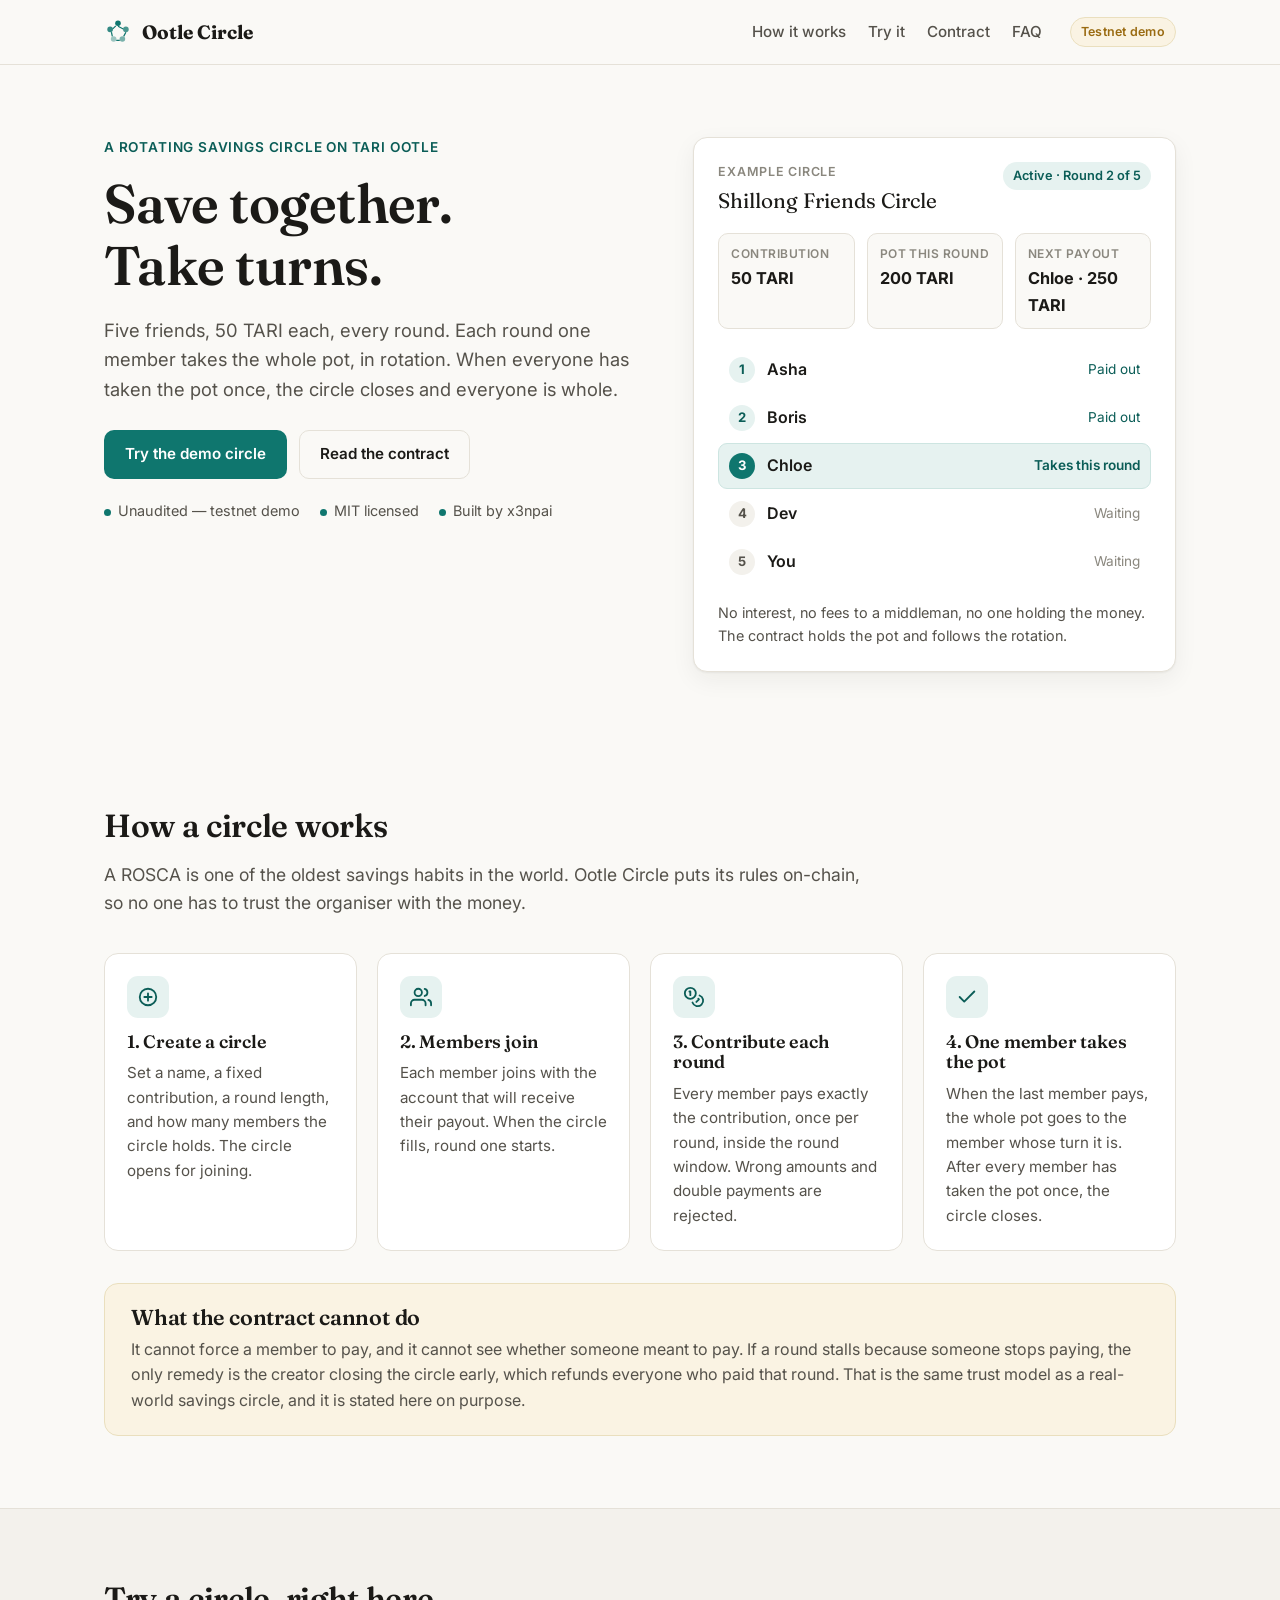
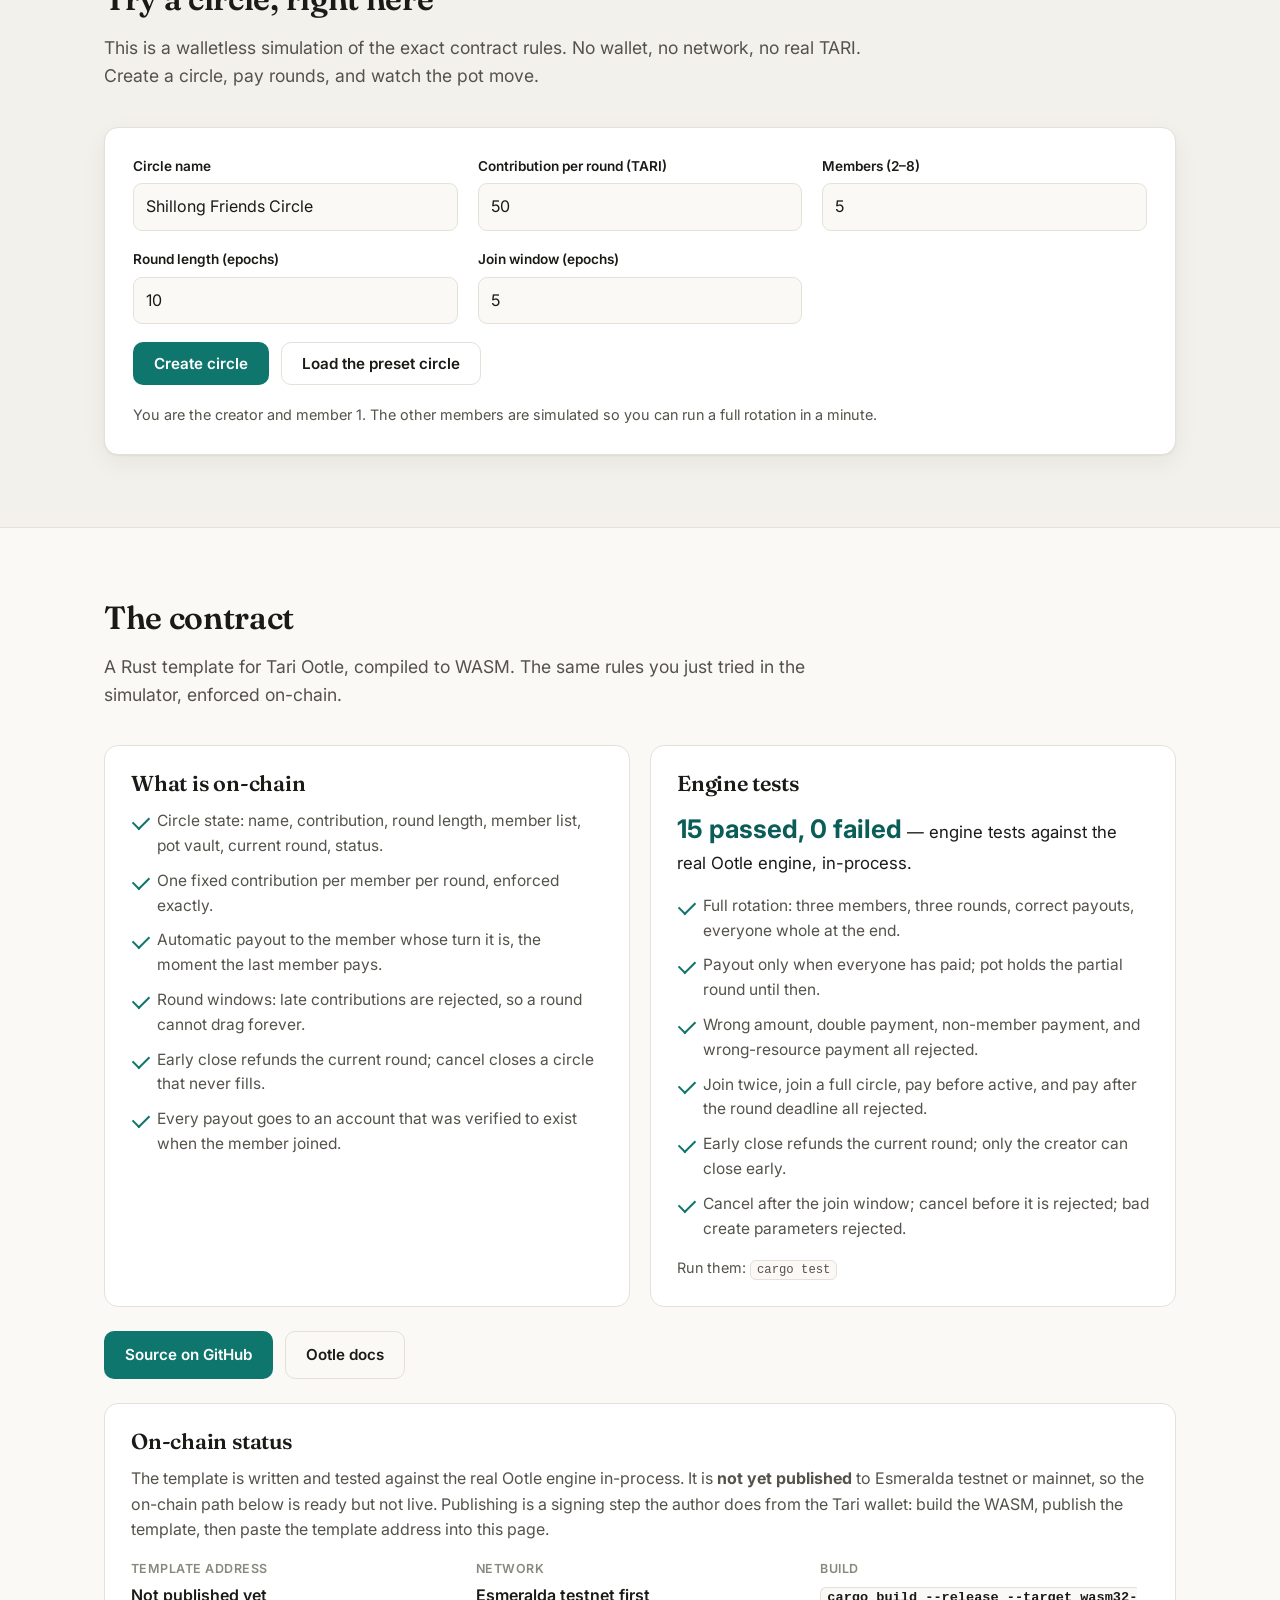
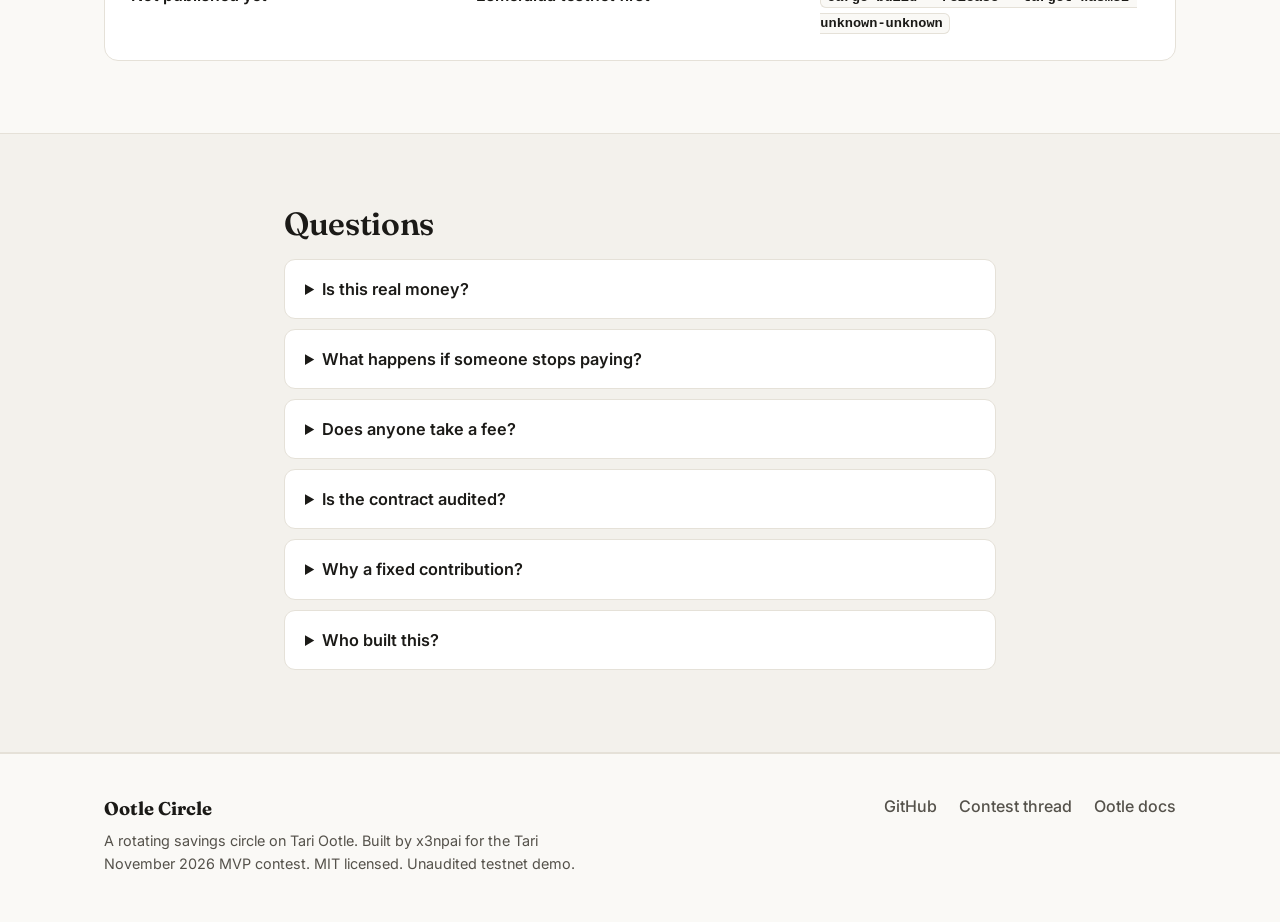
==== web/index.html @ c7378fa7 "Ootle Circle: ROSCA template, engine tests, web demo Rotating savings circle on Tari Ootle. Members " ====
<!DOCTYPE html>
<html lang="en">
<head>
<meta charset="utf-8">
<meta name="viewport" content="width=device-width, initial-scale=1">
<title>Ootle Circle — Rotating savings circles on Tari</title>
<meta name="description" content="Ootle Circle is a rotating savings circle (ROSCA) on Tari Ootle. Members contribute a fixed amount of TARI every round; each round one member, in rotation, takes the whole pot. Testnet demo.">
<meta property="og:title" content="Ootle Circle — Rotating savings circles on Tari">
<meta property="og:description" content="Save together. Take turns. A ROSCA on Tari Ootle: fixed contributions, one payout per round, everyone whole at the end.">
<meta property="og:type" content="website">
<link rel="icon" type="image/svg+xml" href="favicon.svg">
<link rel="preconnect" href="https://fonts.googleapis.com">
<link rel="preconnect" href="https://fonts.gstatic.com" crossorigin>
<link href="https://fonts.googleapis.com/css2?family=Fraunces:opsz,wght@9..144,600;9..144,700&family=Inter:wght@400;500;600;700&display=swap" rel="stylesheet">
<link rel="stylesheet" href="styles.css">
</head>
<body>
<header class="site-header">
  <div class="wrap header-inner">
    <a class="brand" href="#top">
      <span class="brand-mark" aria-hidden="true">
        <svg viewBox="0 0 32 32" width="28" height="28"><circle cx="16" cy="6" r="3.2" fill="#0f766e"/><circle cx="25" cy="13" r="3.2" fill="#0f766e" opacity=".75"/><circle cx="21" cy="24" r="3.2" fill="#0f766e" opacity=".55"/><circle cx="11" cy="24" r="3.2" fill="#0f766e" opacity=".4"/><circle cx="7" cy="13" r="3.2" fill="#0f766e" opacity=".85"/><path d="M16 9.5 22 12.5M25 16.2 22.5 21M18 25.5 14 25.5M9.5 21 8.5 16.2M10 12.5 13.5 9" stroke="#0f766e" stroke-width="1.4" fill="none"/></svg>
      </span>
      <span class="brand-name">Ootle Circle</span>
    </a>
    <nav class="site-nav">
      <a href="#how">How it works</a>
      <a href="#demo">Try it</a>
      <a href="#contract">Contract</a>
      <a href="#faq">FAQ</a>
    </nav>
    <span class="pill pill-testnet">Testnet demo</span>
  </div>
</header>

<main id="top">
  <!-- Hero -->
  <section class="hero">
    <div class="wrap hero-inner">
      <div class="hero-copy">
        <p class="eyebrow">A rotating savings circle on Tari Ootle</p>
        <h1>Save together.<br>Take turns.</h1>
        <p class="lede">Five friends, 50 TARI each, every round. Each round one member takes the whole pot, in rotation. When everyone has taken the pot once, the circle closes and everyone is whole.</p>
        <div class="hero-actions">
          <a class="btn btn-primary" href="#demo">Try the demo circle</a>
          <a class="btn btn-ghost" href="#contract">Read the contract</a>
        </div>
        <ul class="hero-badges">
          <li><span class="dot"></span>Unaudited — testnet demo</li>
          <li><span class="dot"></span>MIT licensed</li>
          <li><span class="dot"></span>Built by x3npai</li>
        </ul>
      </div>
      <div class="hero-card" aria-label="Example circle">
        <div class="hero-card-head">
          <div>
            <p class="card-label">Example circle</p>
            <p class="card-title">Shillong Friends Circle</p>
          </div>
          <span class="status status-active">Active · Round 2 of 5</span>
        </div>
        <dl class="hero-stats">
          <div><dt>Contribution</dt><dd>50 TARI</dd></div>
          <div><dt>Pot this round</dt><dd>200 TARI</dd></div>
          <div><dt>Next payout</dt><dd>Chloe · 250 TARI</dd></div>
        </dl>
        <ol class="rotation">
          <li class="done"><span class="turn">1</span><span class="who">Asha</span><span class="state">Paid out</span></li>
          <li class="done"><span class="turn">2</span><span class="who">Boris</span><span class="state">Paid out</span></li>
          <li class="current"><span class="turn">3</span><span class="who">Chloe</span><span class="state">Takes this round</span></li>
          <li><span class="turn">4</span><span class="who">Dev</span><span class="state">Waiting</span></li>
          <li><span class="turn">5</span><span class="who">You</span><span class="state">Waiting</span></li>
        </ol>
        <p class="hero-card-note">No interest, no fees to a middleman, no one holding the money. The contract holds the pot and follows the rotation.</p>
      </div>
    </div>
  </section>

  <!-- How it works -->
  <section id="how" class="section">
    <div class="wrap">
      <h2>How a circle works</h2>
      <p class="section-lede">A ROSCA is one of the oldest savings habits in the world. Ootle Circle puts its rules on-chain, so no one has to trust the organiser with the money.</p>
      <div class="steps">
        <article class="step">
          <span class="step-icon" aria-hidden="true"><svg viewBox="0 0 24 24" width="22" height="22" fill="none" stroke="currentColor" stroke-width="2" stroke-linecap="round" stroke-linejoin="round"><circle cx="12" cy="12" r="9"/><path d="M12 8v8M8 12h8"/></svg></span>
          <h3>1. Create a circle</h3>
          <p>Set a name, a fixed contribution, a round length, and how many members the circle holds. The circle opens for joining.</p>
        </article>
        <article class="step">
          <span class="step-icon" aria-hidden="true"><svg viewBox="0 0 24 24" width="22" height="22" fill="none" stroke="currentColor" stroke-width="2" stroke-linecap="round" stroke-linejoin="round"><path d="M17 21v-2a4 4 0 0 0-4-4H5a4 4 0 0 0-4 4v2"/><circle cx="9" cy="7" r="4"/><path d="M23 21v-2a4 4 0 0 0-3-3.87M16 3.13a4 4 0 0 1 0 7.75"/></svg></span>
          <h3>2. Members join</h3>
          <p>Each member joins with the account that will receive their payout. When the circle fills, round one starts.</p>
        </article>
        <article class="step">
          <span class="step-icon" aria-hidden="true"><svg viewBox="0 0 24 24" width="22" height="22" fill="none" stroke="currentColor" stroke-width="2" stroke-linecap="round" stroke-linejoin="round"><circle cx="8" cy="8" r="6"/><path d="M18.09 10.37A6 6 0 1 1 10.34 18M7 6h1v4"/><path d="M16.71 13.88l.7.71-2.82 2.82"/></svg></span>
          <h3>3. Contribute each round</h3>
          <p>Every member pays exactly the contribution, once per round, inside the round window. Wrong amounts and double payments are rejected.</p>
        </article>
        <article class="step">
          <span class="step-icon" aria-hidden="true"><svg viewBox="0 0 24 24" width="22" height="22" fill="none" stroke="currentColor" stroke-width="2" stroke-linecap="round" stroke-linejoin="round"><path d="M20 6L9 17l-5-5"/></svg></span>
          <h3>4. One member takes the pot</h3>
          <p>When the last member pays, the whole pot goes to the member whose turn it is. After every member has taken the pot once, the circle closes.</p>
        </article>
      </div>
      <div class="honest-box">
        <h3>What the contract cannot do</h3>
        <p>It cannot force a member to pay, and it cannot see whether someone meant to pay. If a round stalls because someone stops paying, the only remedy is the creator closing the circle early, which refunds everyone who paid that round. That is the same trust model as a real-world savings circle, and it is stated here on purpose.</p>
      </div>
    </div>
  </section>

  <!-- Demo simulator -->
  <section id="demo" class="section section-alt">
    <div class="wrap">
      <h2>Try a circle, right here</h2>
      <p class="section-lede">This is a walletless simulation of the exact contract rules. No wallet, no network, no real TARI. Create a circle, pay rounds, and watch the pot move.</p>

      <div id="sim-empty" class="sim-empty">
        <form id="create-form" class="create-form">
          <div class="field">
            <label for="f-name">Circle name</label>
            <input id="f-name" type="text" value="Shillong Friends Circle" maxlength="64" required>
          </div>
          <div class="field">
            <label for="f-contribution">Contribution per round (TARI)</label>
            <input id="f-contribution" type="number" min="1" max="100000" value="50" required>
          </div>
          <div class="field">
            <label for="f-members">Members (2–8)</label>
            <input id="f-members" type="number" min="2" max="8" value="5" required>
          </div>
          <div class="field">
            <label for="f-round">Round length (epochs)</label>
            <input id="f-round" type="number" min="1" max="10000" value="10" required>
          </div>
          <div class="field">
            <label for="f-window">Join window (epochs)</label>
            <input id="f-window" type="number" min="1" max="10000" value="5" required>
          </div>
          <div class="form-actions">
            <button class="btn btn-primary" type="submit">Create circle</button>
            <button class="btn btn-ghost" type="button" id="btn-preset">Load the preset circle</button>
          </div>
          <p class="form-note">You are the creator and member 1. The other members are simulated so you can run a full rotation in a minute.</p>
        </form>
      </div>

      <div id="sim-live" class="sim-live" hidden>
        <div class="sim-grid">
          <div class="sim-main">
            <div class="sim-head">
              <div>
                <p class="card-label">Circle</p>
                <h3 id="sim-name">—</h3>
              </div>
              <span id="sim-status" class="status">—</span>
            </div>
            <dl class="sim-stats">
              <div><dt>Contribution</dt><dd id="sim-contribution">—</dd></div>
              <div><dt>Pot</dt><dd id="sim-pot">—</dd></div>
              <div><dt>Round</dt><dd id="sim-round">—</dd></div>
              <div><dt>Round ends</dt><dd id="sim-deadline">—</dd></div>
              <div><dt>Epoch</dt><dd id="sim-epoch">—</dd></div>
              <div><dt>Next payout</dt><dd id="sim-next">—</dd></div>
            </dl>
            <div class="epoch-controls">
              <span class="epoch-label">Simulated epoch clock</span>
              <button class="btn btn-small" type="button" id="btn-epoch-1">+1 epoch</button>
              <button class="btn btn-small" type="button" id="btn-epoch-5">+5 epochs</button>
              <button class="btn btn-small" type="button" id="btn-epoch-10">+10 epochs</button>
            </div>
            <h4>Rotation schedule</h4>
            <ol id="sim-members" class="rotation rotation-live"></ol>
            <div class="sim-actions">
              <button class="btn btn-ghost" type="button" id="btn-close-early">Close early (creator) — refund this round</button>
              <button class="btn btn-ghost" type="button" id="btn-cancel">Cancel circle</button>
              <button class="btn btn-ghost" type="button" id="btn-reset">Start over</button>
            </div>
            <p id="sim-message" class="sim-message" role="status"></p>
          </div>
          <aside class="sim-log">
            <h4>Circle log</h4>
            <ol id="sim-events" class="event-log"></ol>
          </aside>
        </div>
      </div>
    </div>
  </section>

  <!-- Contract -->
  <section id="contract" class="section">
    <div class="wrap">
      <h2>The contract</h2>
      <p class="section-lede">A Rust template for Tari Ootle, compiled to WASM. The same rules you just tried in the simulator, enforced on-chain.</p>
      <div class="contract-grid">
        <article class="contract-card">
          <h3>What is on-chain</h3>
          <ul class="check-list">
            <li>Circle state: name, contribution, round length, member list, pot vault, current round, status.</li>
            <li>One fixed contribution per member per round, enforced exactly.</li>
            <li>Automatic payout to the member whose turn it is, the moment the last member pays.</li>
            <li>Round windows: late contributions are rejected, so a round cannot drag forever.</li>
            <li>Early close refunds the current round; cancel closes a circle that never fills.</li>
            <li>Every payout goes to an account that was verified to exist when the member joined.</li>
          </ul>
        </article>
        <article class="contract-card">
          <h3>Engine tests</h3>
          <p class="test-count"><strong id="test-count">15 passed, 0 failed</strong> — engine tests against the real Ootle engine, in-process.</p>
          <ul class="check-list">
            <li>Full rotation: three members, three rounds, correct payouts, everyone whole at the end.</li>
            <li>Payout only when everyone has paid; pot holds the partial round until then.</li>
            <li>Wrong amount, double payment, non-member payment, and wrong-resource payment all rejected.</li>
            <li>Join twice, join a full circle, pay before active, and pay after the round deadline all rejected.</li>
            <li>Early close refunds the current round; only the creator can close early.</li>
            <li>Cancel after the join window; cancel before it is rejected; bad create parameters rejected.</li>
          </ul>
          <p class="mono-note">Run them: <code>cargo test</code></p>
        </article>
      </div>
      <div class="contract-links">
        <a class="btn btn-primary" href="https://github.com/bshemphang/ootle-circle" target="_blank" rel="noopener">Source on GitHub</a>
        <a class="btn btn-ghost" href="https://ootle.tari.com/" target="_blank" rel="noopener">Ootle docs</a>
      </div>
      <div class="onchain-box">
        <h3>On-chain status</h3>
        <p>The template is written and tested against the real Ootle engine in-process. It is <strong>not yet published</strong> to Esmeralda testnet or mainnet, so the on-chain path below is ready but not live. Publishing is a signing step the author does from the Tari wallet: build the WASM, publish the template, then paste the template address into this page.</p>
        <dl class="onchain-facts">
          <div><dt>Template address</dt><dd>Not published yet</dd></div>
          <div><dt>Network</dt><dd>Esmeralda testnet first</dd></div>
          <div><dt>Build</dt><dd><code>cargo build --release --target wasm32-unknown-unknown</code></dd></div>
        </dl>
      </div>
    </div>
  </section>

  <!-- FAQ -->
  <section id="faq" class="section section-alt">
    <div class="wrap faq-wrap">
      <h2>Questions</h2>
      <details>
        <summary>Is this real money?</summary>
        <p>No. The demo on this page is a simulation with play TARI. The contract itself accepts any fungible resource, and on-chain it would hold real TARI. Nothing on this page moves real funds.</p>
      </details>
      <details>
        <summary>What happens if someone stops paying?</summary>
        <p>The round stalls: no payout happens until everyone has paid. The creator can close the circle early, which refunds everyone who paid that round. Members who already took a payout keep it, because they paid their share in earlier rounds.</p>
      </details>
      <details>
        <summary>Does anyone take a fee?</summary>
        <p>No. The contract takes no fee. On-chain, the only cost is the network fee for each transaction, paid to Tari validators.</p>
      </details>
      <details>
        <summary>Is the contract audited?</summary>
        <p>No. It is unaudited. It is tested against the real Ootle engine, but that is not an audit. Do not put money you cannot afford to lose into any unaudited contract, including this one.</p>
      </details>
      <details>
        <summary>Why a fixed contribution?</summary>
        <p>A ROSCA works because everyone pays the same amount. A variable amount would let one member pay less and still take the full pot, which breaks the circle. The contract rejects any payment that is not exactly the contribution.</p>
      </details>
      <details>
        <summary>Who built this?</summary>
        <p>x3npai, for the Tari November 2026 MVP contest. The code is MIT licensed and public on GitHub.</p>
      </details>
    </div>
  </section>
</main>

<footer class="site-footer">
  <div class="wrap footer-inner">
    <div>
      <p class="footer-brand">Ootle Circle</p>
      <p class="footer-note">A rotating savings circle on Tari Ootle. Built by x3npai for the Tari November 2026 MVP contest. MIT licensed. Unaudited testnet demo.</p>
    </div>
    <nav class="footer-nav">
      <a href="https://github.com/bshemphang/ootle-circle" target="_blank" rel="noopener">GitHub</a>
      <a href="https://community.tari.com/t/november-build-contest-thread-mvp/520" target="_blank" rel="noopener">Contest thread</a>
      <a href="https://ootle.tari.com/" target="_blank" rel="noopener">Ootle docs</a>
    </nav>
  </div>
</footer>

<script src="app.js"></script>
</body>
</html>
---- web/styles.css ----
:root {
  --bg: #faf9f6;
  --surface: #ffffff;
  --surface-alt: #f3f1ec;
  --ink: #1b1a17;
  --ink-soft: #55524b;
  --ink-faint: #8a877e;
  --line: #e5e1d8;
  --accent: #0f766e;
  --accent-soft: #e6f2f0;
  --accent-ink: #0b5d57;
  --warn: #9a6b12;
  --warn-soft: #faf3e3;
  --radius: 14px;
  --shadow: 0 1px 2px rgba(27, 26, 23, .05), 0 8px 24px rgba(27, 26, 23, .06);
}

* { box-sizing: border-box; }

html { scroll-behavior: smooth; }

body {
  margin: 0;
  background: var(--bg);
  color: var(--ink);
  font-family: "Inter", system-ui, -apple-system, "Segoe UI", sans-serif;
  font-size: 16px;
  line-height: 1.6;
  -webkit-font-smoothing: antialiased;
}

h1, h2, h3, h4 {
  font-family: "Fraunces", Georgia, "Times New Roman", serif;
  font-weight: 600;
  line-height: 1.15;
  letter-spacing: -0.01em;
  margin: 0 0 .5em;
}

h2 { font-size: 2rem; }
h3 { font-size: 1.35rem; }

p { margin: 0 0 1em; }

a { color: var(--accent-ink); }

.wrap { max-width: 1120px; margin: 0 auto; padding: 0 24px; }

/* Header */
.site-header {
  position: sticky;
  top: 0;
  z-index: 10;
  background: rgba(250, 249, 246, .92);
  backdrop-filter: blur(8px);
  border-bottom: 1px solid var(--line);
}
.header-inner {
  display: flex;
  align-items: center;
  gap: 28px;
  min-height: 64px;
}
.brand { display: flex; align-items: center; gap: 10px; text-decoration: none; color: var(--ink); }
.brand-mark { display: flex; }
.brand-name { font-family: "Fraunces", Georgia, serif; font-weight: 700; font-size: 1.2rem; }
.site-nav { display: flex; gap: 22px; margin-left: auto; }
.site-nav a { color: var(--ink-soft); text-decoration: none; font-weight: 500; font-size: .95rem; }
.site-nav a:hover { color: var(--ink); }
.pill {
  font-size: .78rem;
  font-weight: 600;
  letter-spacing: .02em;
  padding: 4px 10px;
  border-radius: 999px;
  white-space: nowrap;
}
.pill-testnet { background: var(--warn-soft); color: var(--warn); border: 1px solid #eadfbe; }

/* Buttons */
.btn {
  display: inline-block;
  font-family: inherit;
  font-size: .95rem;
  font-weight: 600;
  padding: 11px 20px;
  border-radius: 10px;
  border: 1px solid transparent;
  cursor: pointer;
  text-decoration: none;
  transition: background .15s, border-color .15s, transform .05s;
}
.btn:active { transform: translateY(1px); }
.btn-primary { background: var(--accent); color: #fff; }
.btn-primary:hover { background: var(--accent-ink); }
.btn-ghost { background: transparent; color: var(--ink); border-color: var(--line); }
.btn-ghost:hover { border-color: var(--ink-faint); }
.btn-small { padding: 7px 12px; font-size: .85rem; }

/* Hero */
.hero { padding: 72px 0 64px; }
.hero-inner {
  display: grid;
  grid-template-columns: 1.05fr .95fr;
  gap: 56px;
  align-items: start;
}
.eyebrow {
  font-size: .85rem;
  font-weight: 600;
  letter-spacing: .06em;
  text-transform: uppercase;
  color: var(--accent-ink);
  margin-bottom: 14px;
}
.hero h1 { font-size: 3.4rem; margin-bottom: 18px; }
.lede { font-size: 1.15rem; color: var(--ink-soft); max-width: 34em; }
.hero-actions { display: flex; gap: 12px; flex-wrap: wrap; margin: 26px 0 20px; }
.hero-badges {
  list-style: none;
  margin: 0;
  padding: 0;
  display: flex;
  flex-wrap: wrap;
  gap: 8px 20px;
  color: var(--ink-soft);
  font-size: .9rem;
}
.hero-badges .dot {
  display: inline-block;
  width: 7px; height: 7px;
  border-radius: 50%;
  background: var(--accent);
  margin-right: 7px;
}

.hero-card {
  background: var(--surface);
  border: 1px solid var(--line);
  border-radius: var(--radius);
  box-shadow: var(--shadow);
  padding: 24px;
}
.hero-card-head {
  display: flex;
  justify-content: space-between;
  align-items: flex-start;
  gap: 12px;
  margin-bottom: 16px;
}
.card-label {
  font-size: .78rem;
  font-weight: 600;
  letter-spacing: .06em;
  text-transform: uppercase;
  color: var(--ink-faint);
  margin: 0 0 2px;
}
.card-title { font-family: "Fraunces", Georgia, serif; font-size: 1.3rem; margin: 0; }
.status {
  font-size: .8rem;
  font-weight: 600;
  padding: 4px 10px;
  border-radius: 999px;
  white-space: nowrap;
}
.status-active { background: var(--accent-soft); color: var(--accent-ink); }
.status-filling { background: var(--warn-soft); color: var(--warn); }
.status-closed { background: var(--surface-alt); color: var(--ink-soft); }
.status-refunded { background: #fdeceb; color: #9b2c2c; }
.status-cancelled { background: var(--surface-alt); color: var(--ink-soft); }

.hero-stats, .sim-stats {
  display: grid;
  grid-template-columns: repeat(3, 1fr);
  gap: 12px;
  margin: 0 0 18px;
}
.hero-stats div, .sim-stats div {
  background: var(--bg);
  border: 1px solid var(--line);
  border-radius: 10px;
  padding: 10px 12px;
}
.hero-stats dt, .sim-stats dt {
  font-size: .75rem;
  font-weight: 600;
  letter-spacing: .04em;
  text-transform: uppercase;
  color: var(--ink-faint);
}
.hero-stats dd, .sim-stats dd { margin: 2px 0 0; font-weight: 700; font-size: 1.02rem; }

.rotation { list-style: none; margin: 0; padding: 0; }
.rotation li {
  display: flex;
  align-items: center;
  gap: 12px;
  padding: 9px 10px;
  border-radius: 9px;
  border: 1px solid transparent;
}
.rotation li + li { margin-top: 2px; }
.rotation .turn {
  width: 26px; height: 26px;
  flex: 0 0 26px;
  display: flex; align-items: center; justify-content: center;
  border-radius: 50%;
  background: var(--surface-alt);
  color: var(--ink-soft);
  font-size: .82rem;
  font-weight: 700;
}
.rotation .who { font-weight: 600; }
.rotation .state { margin-left: auto; font-size: .85rem; color: var(--ink-faint); }
.rotation li.done .turn { background: var(--accent-soft); color: var(--accent-ink); }
.rotation li.done .state { color: var(--accent-ink); }
.rotation li.current { background: var(--accent-soft); border-color: #cde5e1; }
.rotation li.current .turn { background: var(--accent); color: #fff; }
.rotation li.current .state { color: var(--accent-ink); font-weight: 600; }
.hero-card-note { font-size: .9rem; color: var(--ink-soft); margin: 16px 0 0; }

/* Sections */
.section { padding: 72px 0; }
.section-alt { background: var(--surface-alt); border-top: 1px solid var(--line); border-bottom: 1px solid var(--line); }
.section-lede { font-size: 1.1rem; color: var(--ink-soft); max-width: 44em; margin-bottom: 36px; }

.steps {
  display: grid;
  grid-template-columns: repeat(4, 1fr);
  gap: 20px;
  margin-bottom: 32px;
}
.step {
  background: var(--surface);
  border: 1px solid var(--line);
  border-radius: var(--radius);
  padding: 22px;
}
.step-icon {
  display: inline-flex;
  align-items: center; justify-content: center;
  width: 42px; height: 42px;
  border-radius: 11px;
  background: var(--accent-soft);
  color: var(--accent-ink);
  margin-bottom: 14px;
}
.step h3 { font-size: 1.12rem; }
.step p { font-size: .95rem; color: var(--ink-soft); margin: 0; }

.honest-box {
  background: var(--warn-soft);
  border: 1px solid #eadfbe;
  border-radius: var(--radius);
  padding: 22px 26px;
}
.honest-box h3 { margin-bottom: 6px; }
.honest-box p { margin: 0; color: var(--ink-soft); }

/* Simulator */
.sim-empty { background: var(--surface); border: 1px solid var(--line); border-radius: var(--radius); box-shadow: var(--shadow); padding: 28px; }
.create-form {
  display: grid;
  grid-template-columns: repeat(3, 1fr);
  gap: 18px 20px;
}
.field label { display: block; font-size: .85rem; font-weight: 600; margin-bottom: 6px; }
.field input {
  width: 100%;
  font: inherit;
  padding: 10px 12px;
  border: 1px solid var(--line);
  border-radius: 9px;
  background: var(--bg);
  color: var(--ink);
}
.field input:focus { outline: 2px solid var(--accent); outline-offset: 1px; border-color: var(--accent); }
.form-actions { grid-column: 1 / -1; display: flex; gap: 12px; flex-wrap: wrap; }
.form-note { grid-column: 1 / -1; margin: 0; font-size: .9rem; color: var(--ink-soft); }

.sim-live { background: var(--surface); border: 1px solid var(--line); border-radius: var(--radius); box-shadow: var(--shadow); padding: 28px; }
.sim-grid { display: grid; grid-template-columns: 1.5fr 1fr; gap: 28px; }
.sim-head { display: flex; justify-content: space-between; align-items: flex-start; gap: 12px; margin-bottom: 16px; }
.sim-head h3 { margin: 0; font-size: 1.5rem; }
.sim-stats { grid-template-columns: repeat(3, 1fr); }
.epoch-controls { display: flex; align-items: center; gap: 10px; flex-wrap: wrap; margin-bottom: 20px; }
.epoch-label { font-size: .85rem; font-weight: 600; color: var(--ink-soft); }
.sim-live h4 { font-size: 1.05rem; margin: 4px 0 10px; }
.rotation-live li { border: 1px solid var(--line); margin-bottom: 6px; background: var(--bg); }
.rotation-live .pay-btn {
  margin-left: auto;
  font: inherit;
  font-size: .85rem;
  font-weight: 600;
  padding: 6px 12px;
  border-radius: 8px;
  border: 1px solid var(--accent);
  background: var(--accent);
  color: #fff;
  cursor: pointer;
}
.rotation-live .pay-btn:hover { background: var(--accent-ink); }
.rotation-live .pay-btn:disabled {
  border-color: var(--line);
  background: var(--surface-alt);
  color: var(--ink-faint);
  cursor: default;
}
.rotation-live .balance { font-size: .85rem; color: var(--ink-faint); white-space: nowrap; }
.sim-actions { display: flex; gap: 10px; flex-wrap: wrap; margin-top: 20px; }
.sim-message { margin: 14px 0 0; font-size: .95rem; color: var(--accent-ink); min-height: 1.4em; }
.sim-message.error { color: #9b2c2c; }

.sim-log h4 { font-size: 1.05rem; margin: 0 0 10px; }
.event-log { list-style: none; margin: 0; padding: 0; max-height: 520px; overflow-y: auto; }
.event-log li {
  font-size: .88rem;
  color: var(--ink-soft);
  padding: 8px 10px;
  border-left: 3px solid var(--accent);
  background: var(--bg);
  border-radius: 0 8px 8px 0;
  margin-bottom: 6px;
}
.event-log li .evt-time { color: var(--ink-faint); font-size: .78rem; display: block; }

/* Contract */
.contract-grid { display: grid; grid-template-columns: 1fr 1fr; gap: 20px; margin-bottom: 24px; }
.contract-card {
  background: var(--surface);
  border: 1px solid var(--line);
  border-radius: var(--radius);
  padding: 26px;
}
.contract-card h3 { margin-bottom: 12px; }
.check-list { list-style: none; margin: 0; padding: 0; }
.check-list li {
  position: relative;
  padding-left: 26px;
  margin-bottom: 10px;
  color: var(--ink-soft);
  font-size: .97rem;
}
.check-list li::before {
  content: "";
  position: absolute;
  left: 2px; top: 7px;
  width: 14px; height: 8px;
  border-left: 2px solid var(--accent);
  border-bottom: 2px solid var(--accent);
  transform: rotate(-45deg);
}
.test-count { font-size: 1.05rem; }
.test-count strong { font-size: 1.6rem; color: var(--accent-ink); }
.mono-note { font-size: .9rem; color: var(--ink-soft); margin: 14px 0 0; }
.mono-note code, .onchain-facts code {
  font-family: ui-monospace, "SF Mono", Menlo, monospace;
  font-size: .85em;
  background: var(--bg);
  border: 1px solid var(--line);
  border-radius: 6px;
  padding: 2px 6px;
}
.contract-links { display: flex; gap: 12px; flex-wrap: wrap; margin-bottom: 24px; }
.onchain-box {
  background: var(--surface);
  border: 1px solid var(--line);
  border-radius: var(--radius);
  padding: 26px;
}
.onchain-box p { color: var(--ink-soft); }
.onchain-facts { display: grid; grid-template-columns: repeat(3, 1fr); gap: 16px; margin: 0; }
.onchain-facts dt { font-size: .78rem; font-weight: 600; letter-spacing: .04em; text-transform: uppercase; color: var(--ink-faint); }
.onchain-facts dd { margin: 4px 0 0; font-weight: 600; }

/* FAQ */
.faq-wrap { max-width: 760px; }
.faq-wrap details {
  background: var(--surface);
  border: 1px solid var(--line);
  border-radius: 11px;
  padding: 16px 20px;
  margin-bottom: 10px;
}
.faq-wrap summary { font-weight: 600; cursor: pointer; font-size: 1.02rem; }
.faq-wrap details p { margin: 10px 0 0; color: var(--ink-soft); }

/* Footer */
.site-footer { border-top: 1px solid var(--line); padding: 40px 0 48px; }
.footer-inner { display: flex; justify-content: space-between; gap: 32px; flex-wrap: wrap; }
.footer-brand { font-family: "Fraunces", Georgia, serif; font-weight: 700; font-size: 1.15rem; margin: 0 0 6px; }
.footer-note { font-size: .9rem; color: var(--ink-soft); max-width: 34em; margin: 0; }
.footer-nav { display: flex; gap: 22px; align-items: flex-start; }
.footer-nav a { color: var(--ink-soft); text-decoration: none; font-weight: 500; }
.footer-nav a:hover { color: var(--ink); }

/* Responsive */
@media (max-width: 900px) {
  .hero-inner { grid-template-columns: 1fr; gap: 36px; }
  .hero h1 { font-size: 2.6rem; }
  .steps { grid-template-columns: 1fr 1fr; }
  .sim-grid { grid-template-columns: 1fr; }
  .contract-grid { grid-template-columns: 1fr; }
  .onchain-facts { grid-template-columns: 1fr; }
  .create-form { grid-template-columns: 1fr 1fr; }
}
@media (max-width: 600px) {
  .site-nav { display: none; }
  .hero { padding: 48px 0; }
  .steps { grid-template-columns: 1fr; }
  .create-form { grid-template-columns: 1fr; }
  .hero-stats, .sim-stats { grid-template-columns: 1fr 1fr; }
  h2 { font-size: 1.6rem; }
}
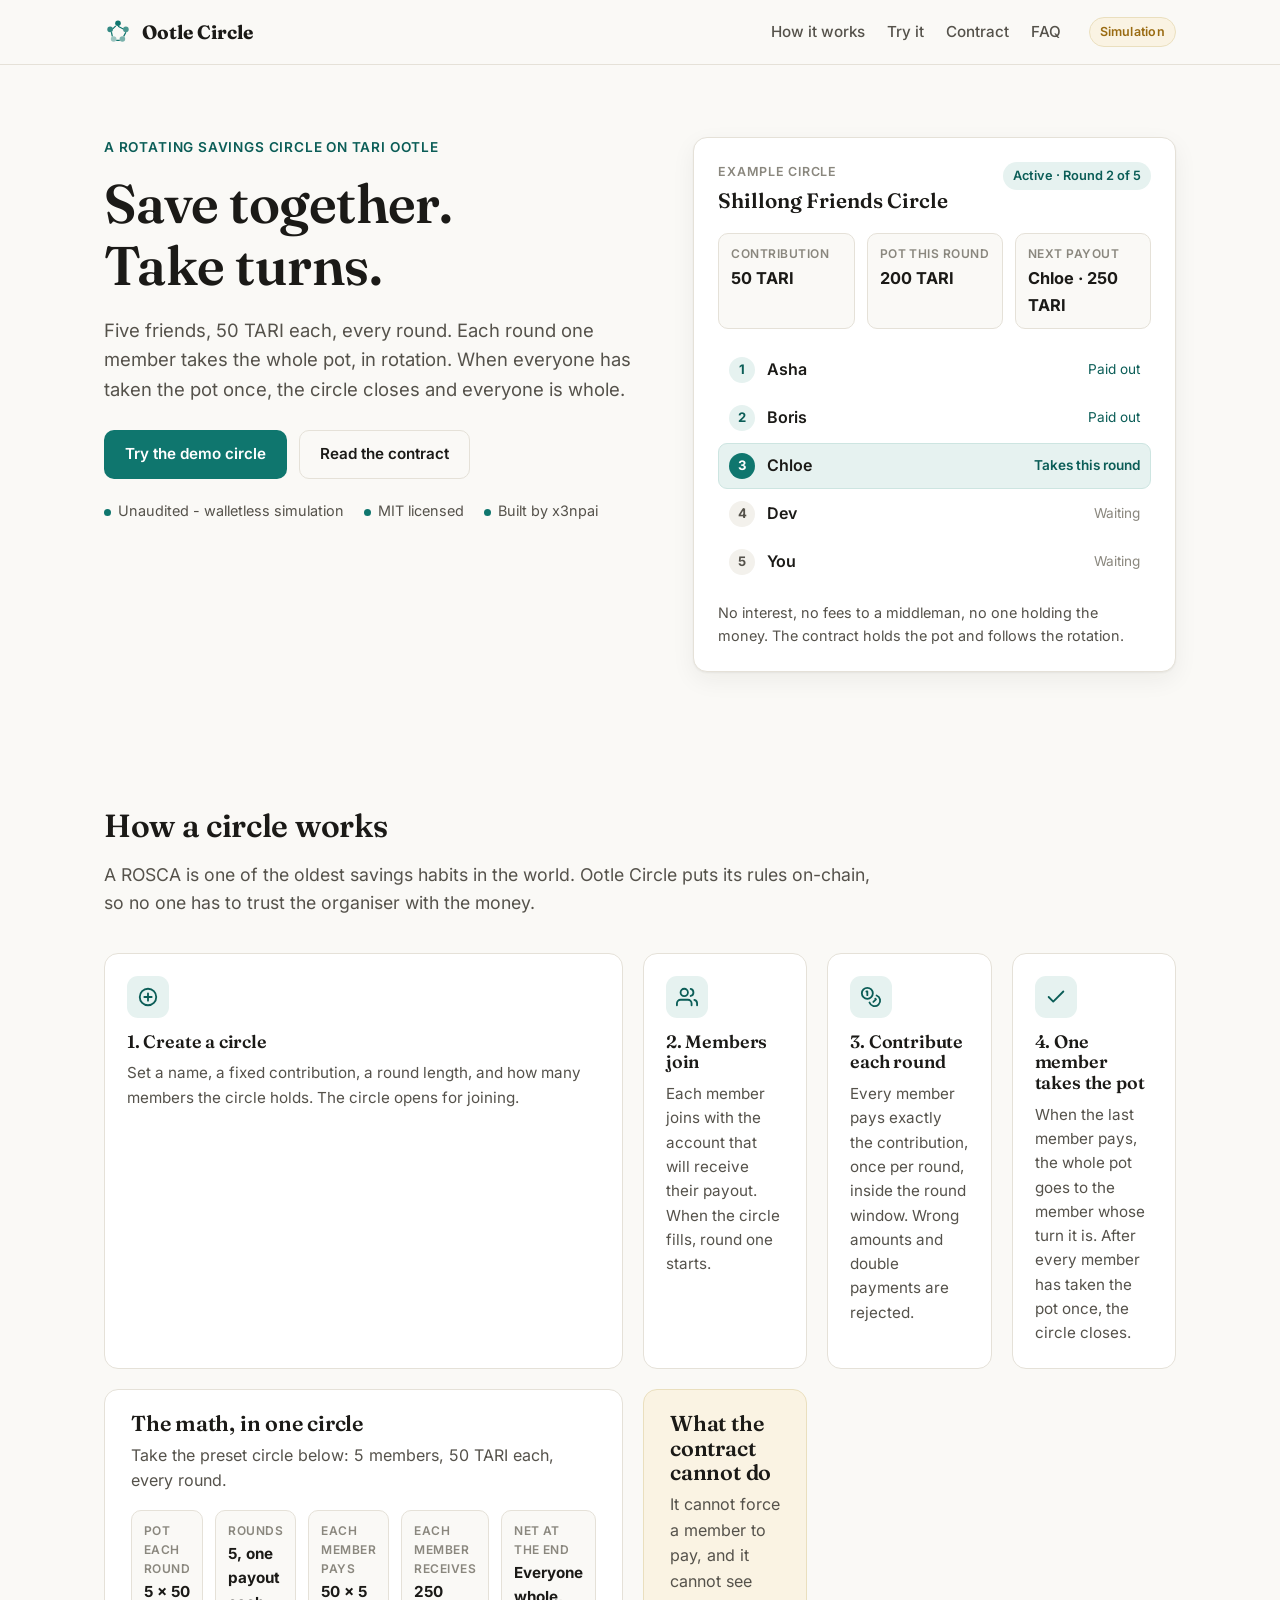
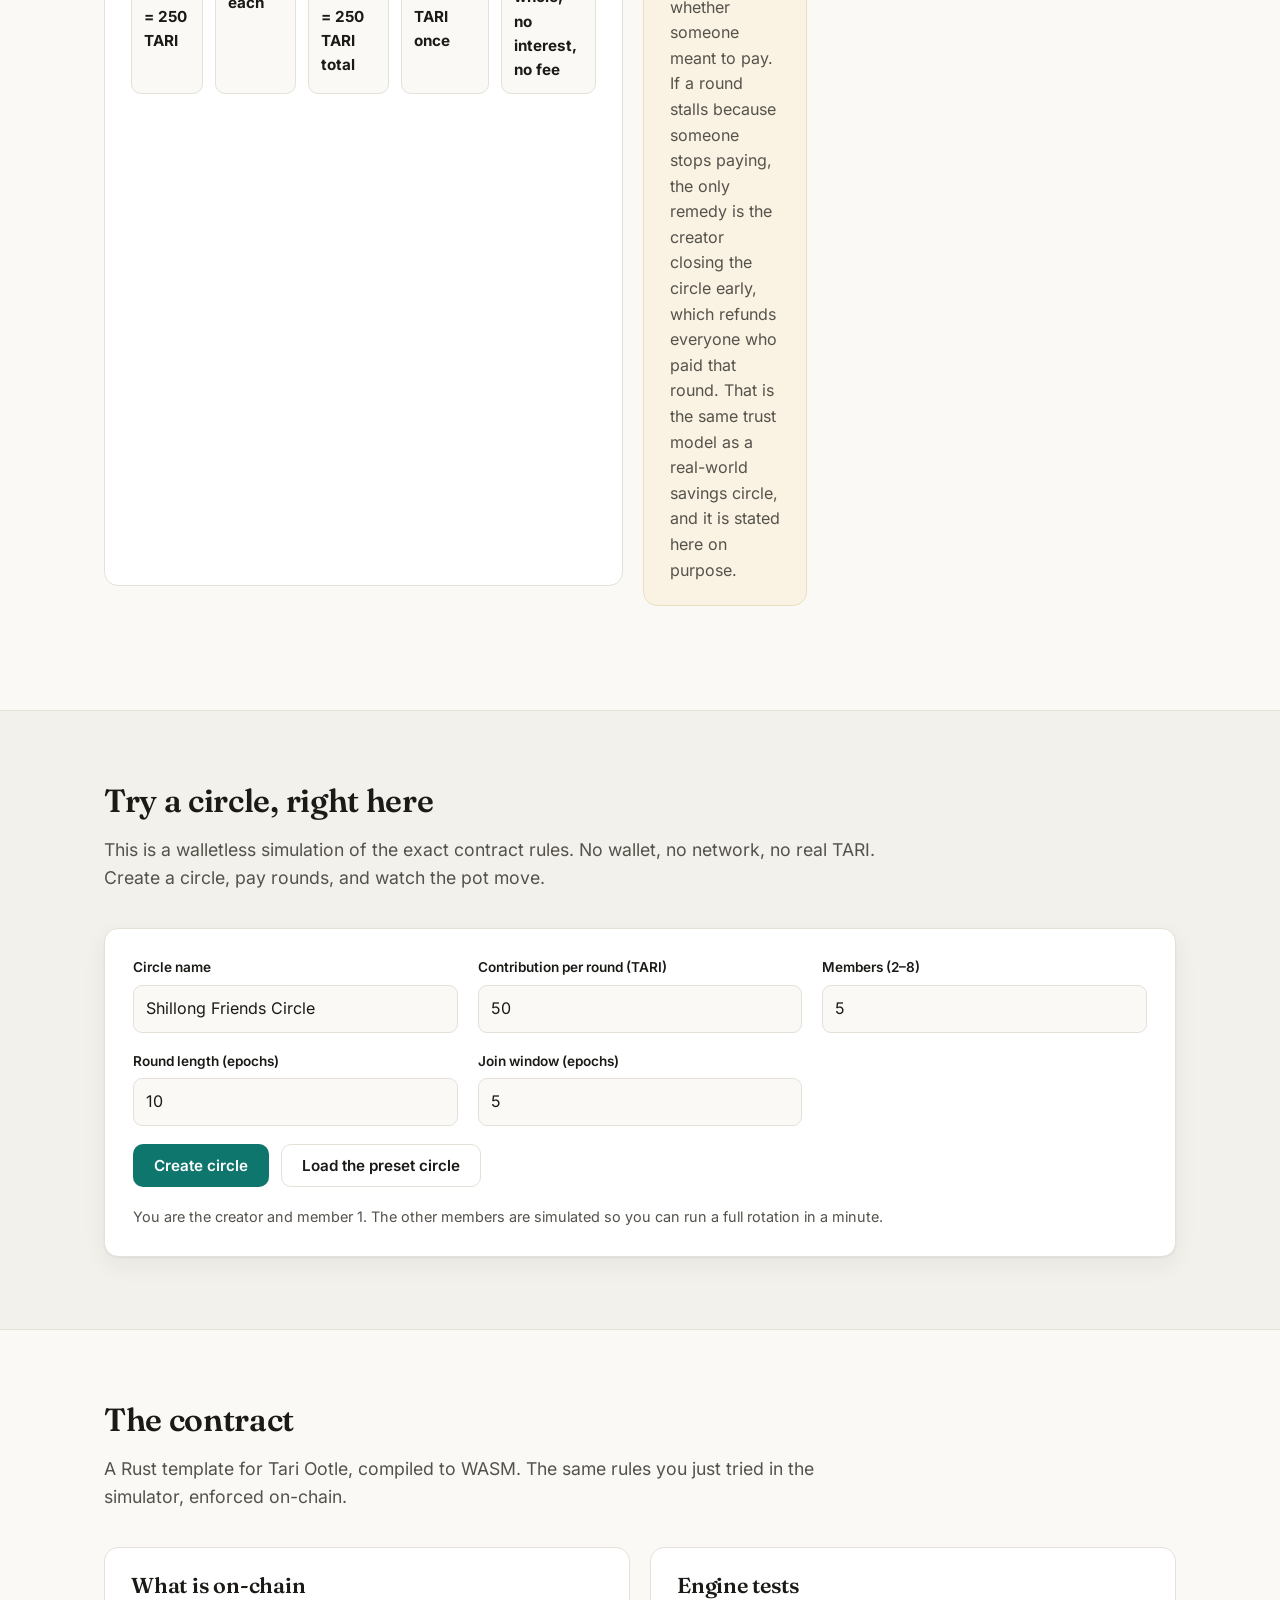
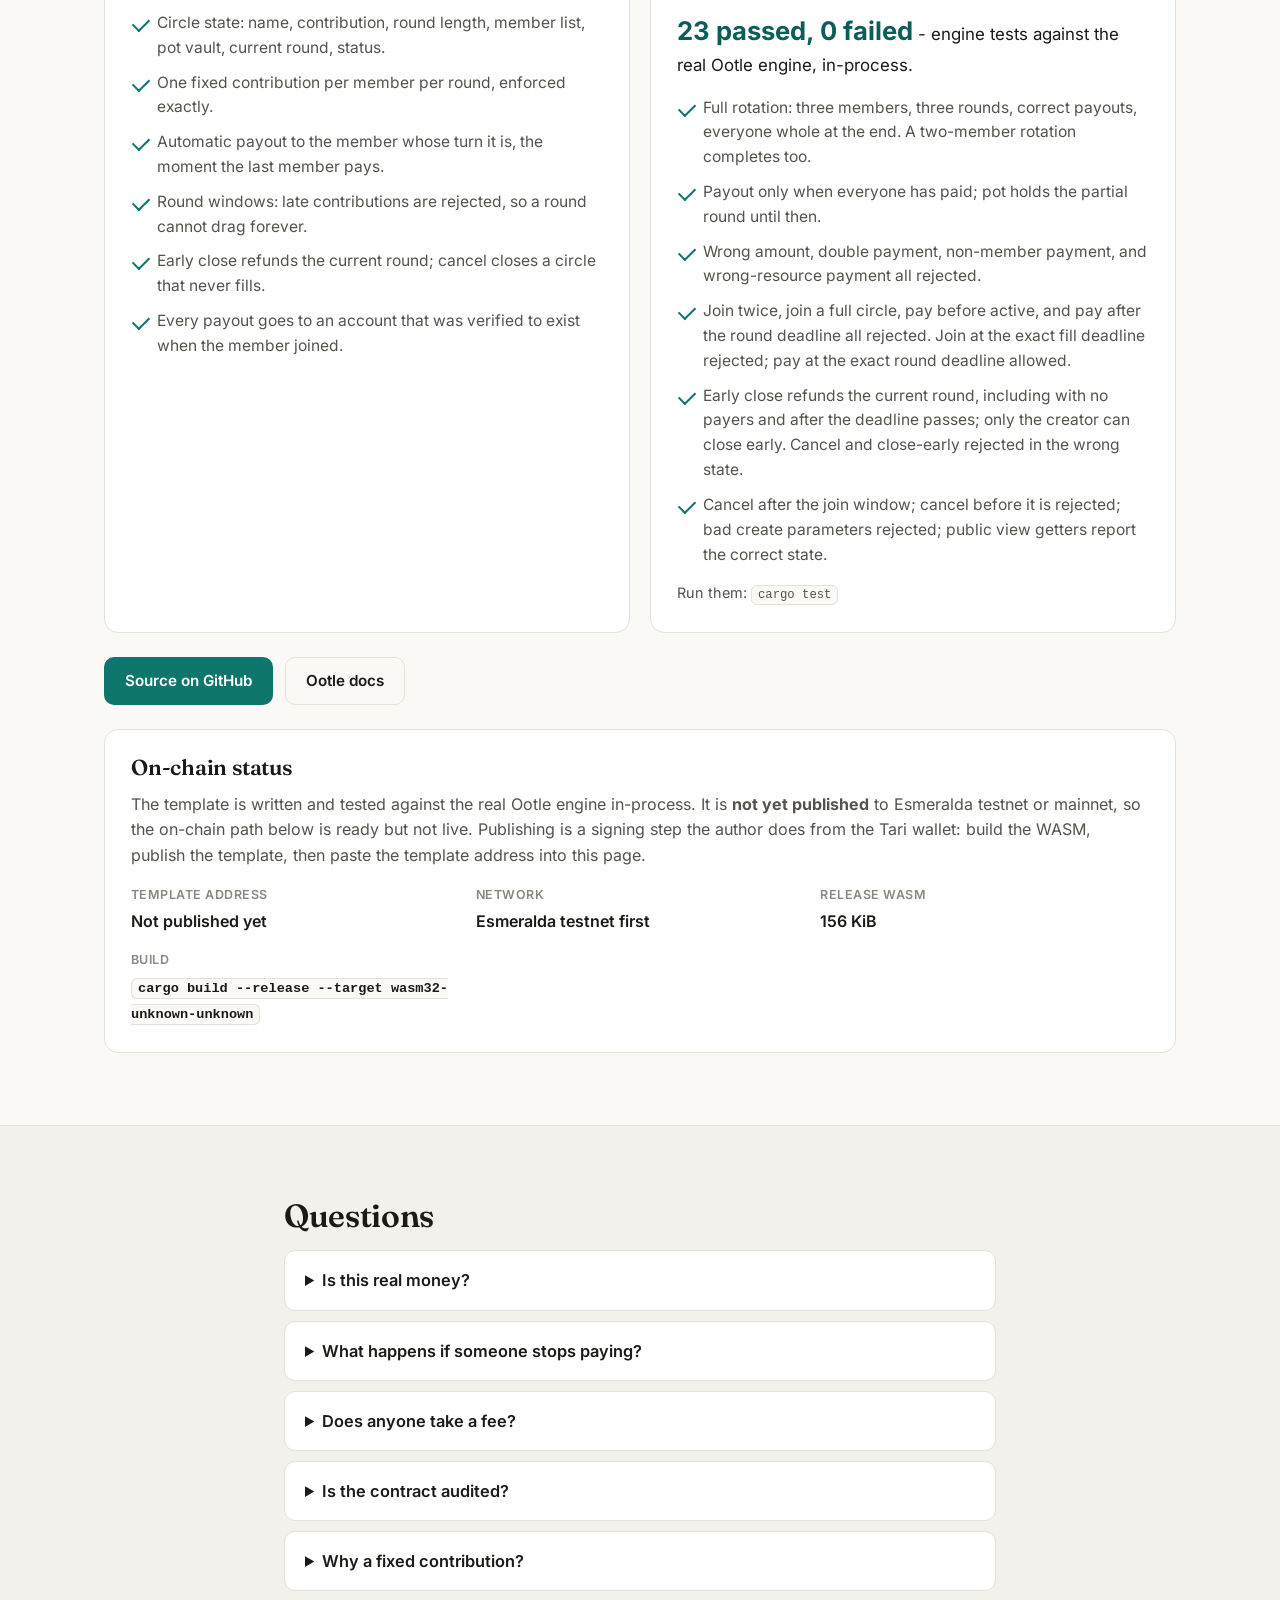
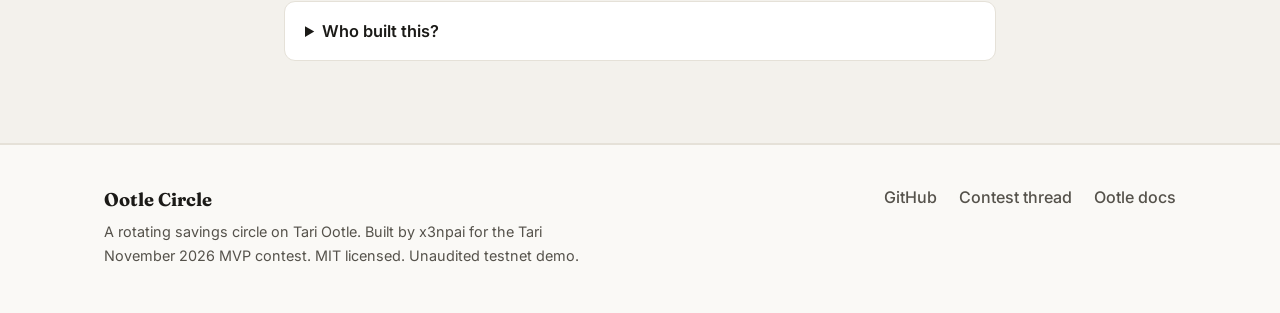
==== commit e19f0cc4: "Ootle Circle deep pass: live demo link, 23 engine tests, simulator auto-play and missed-payment flow" ====
--- a/web/index.html
+++ b/web/index.html
@@ -3,15 +3,13 @@
 <head>
 <meta charset="utf-8">
 <meta name="viewport" content="width=device-width, initial-scale=1">
-<title>Ootle Circle — Rotating savings circles on Tari</title>
+<title>Ootle Circle - Rotating savings circles on Tari</title>
 <meta name="description" content="Ootle Circle is a rotating savings circle (ROSCA) on Tari Ootle. Members contribute a fixed amount of TARI every round; each round one member, in rotation, takes the whole pot. Testnet demo.">
-<meta property="og:title" content="Ootle Circle — Rotating savings circles on Tari">
+<meta property="og:title" content="Ootle Circle - Rotating savings circles on Tari">
 <meta property="og:description" content="Save together. Take turns. A ROSCA on Tari Ootle: fixed contributions, one payout per round, everyone whole at the end.">
 <meta property="og:type" content="website">
 <link rel="icon" type="image/svg+xml" href="favicon.svg">
-<link rel="preconnect" href="https://fonts.googleapis.com">
-<link rel="preconnect" href="https://fonts.gstatic.com" crossorigin>
-<link href="https://fonts.googleapis.com/css2?family=Fraunces:opsz,wght@9..144,600;9..144,700&family=Inter:wght@400;500;600;700&display=swap" rel="stylesheet">
+<link rel="stylesheet" href="fonts/fonts.css">
 <link rel="stylesheet" href="styles.css">
 </head>
 <body>
@@ -29,7 +27,7 @@
       <a href="#contract">Contract</a>
       <a href="#faq">FAQ</a>
     </nav>
-    <span class="pill pill-testnet">Testnet demo</span>
+    <span class="pill pill-testnet">Simulation</span>
   </div>
 </header>
 
@@ -46,7 +44,7 @@
           <a class="btn btn-ghost" href="#contract">Read the contract</a>
         </div>
         <ul class="hero-badges">
-          <li><span class="dot"></span>Unaudited — testnet demo</li>
+          <li><span class="dot"></span>Unaudited - walletless simulation</li>
           <li><span class="dot"></span>MIT licensed</li>
           <li><span class="dot"></span>Built by x3npai</li>
         </ul>
@@ -102,6 +100,16 @@
           <h3>4. One member takes the pot</h3>
           <p>When the last member pays, the whole pot goes to the member whose turn it is. After every member has taken the pot once, the circle closes.</p>
         </article>
+      <div class="math-strip">
+        <h3>The math, in one circle</h3>
+        <p>Take the preset circle below: 5 members, 50 TARI each, every round.</p>
+        <dl class="math-facts">
+          <div><dt>Pot each round</dt><dd>5 x 50 = 250 TARI</dd></div>
+          <div><dt>Rounds</dt><dd>5, one payout each</dd></div>
+          <div><dt>Each member pays</dt><dd>50 x 5 = 250 TARI total</dd></div>
+          <div><dt>Each member receives</dt><dd>250 TARI once</dd></div>
+          <div><dt>Net at the end</dt><dd>Everyone whole, no interest, no fee</dd></div>
+        </dl>
       </div>
       <div class="honest-box">
         <h3>What the contract cannot do</h3>
@@ -152,28 +160,30 @@
             <div class="sim-head">
               <div>
                 <p class="card-label">Circle</p>
-                <h3 id="sim-name">—</h3>
+                <h3 id="sim-name">-</h3>
               </div>
-              <span id="sim-status" class="status">—</span>
+              <span id="sim-status" class="status">-</span>
             </div>
             <dl class="sim-stats">
-              <div><dt>Contribution</dt><dd id="sim-contribution">—</dd></div>
-              <div><dt>Pot</dt><dd id="sim-pot">—</dd></div>
-              <div><dt>Round</dt><dd id="sim-round">—</dd></div>
-              <div><dt>Round ends</dt><dd id="sim-deadline">—</dd></div>
-              <div><dt>Epoch</dt><dd id="sim-epoch">—</dd></div>
-              <div><dt>Next payout</dt><dd id="sim-next">—</dd></div>
+              <div><dt>Contribution</dt><dd id="sim-contribution">-</dd></div>
+              <div><dt>Pot</dt><dd id="sim-pot">-</dd></div>
+              <div><dt>Round</dt><dd id="sim-round">-</dd></div>
+              <div><dt>Round ends</dt><dd id="sim-deadline">-</dd></div>
+              <div><dt>Epoch</dt><dd id="sim-epoch">-</dd></div>
+              <div><dt>Next payout</dt><dd id="sim-next">-</dd></div>
             </dl>
             <div class="epoch-controls">
               <span class="epoch-label">Simulated epoch clock</span>
               <button class="btn btn-small" type="button" id="btn-epoch-1">+1 epoch</button>
               <button class="btn btn-small" type="button" id="btn-epoch-5">+5 epochs</button>
               <button class="btn btn-small" type="button" id="btn-epoch-10">+10 epochs</button>
+              <button class="btn btn-small" type="button" id="btn-miss">Simulate a missed payment</button>
             </div>
             <h4>Rotation schedule</h4>
             <ol id="sim-members" class="rotation rotation-live"></ol>
             <div class="sim-actions">
-              <button class="btn btn-ghost" type="button" id="btn-close-early">Close early (creator) — refund this round</button>
+              <button class="btn btn-primary" type="button" id="btn-autoplay">Auto-play the full rotation</button>
+              <button class="btn btn-ghost" type="button" id="btn-close-early">Close early (creator) - refund this round</button>
               <button class="btn btn-ghost" type="button" id="btn-cancel">Cancel circle</button>
               <button class="btn btn-ghost" type="button" id="btn-reset">Start over</button>
             </div>
@@ -207,14 +217,14 @@
         </article>
         <article class="contract-card">
           <h3>Engine tests</h3>
-          <p class="test-count"><strong id="test-count">15 passed, 0 failed</strong> — engine tests against the real Ootle engine, in-process.</p>
+          <p class="test-count"><strong id="test-count">23 passed, 0 failed</strong> - engine tests against the real Ootle engine, in-process.</p>
           <ul class="check-list">
-            <li>Full rotation: three members, three rounds, correct payouts, everyone whole at the end.</li>
+            <li>Full rotation: three members, three rounds, correct payouts, everyone whole at the end. A two-member rotation completes too.</li>
             <li>Payout only when everyone has paid; pot holds the partial round until then.</li>
             <li>Wrong amount, double payment, non-member payment, and wrong-resource payment all rejected.</li>
-            <li>Join twice, join a full circle, pay before active, and pay after the round deadline all rejected.</li>
-            <li>Early close refunds the current round; only the creator can close early.</li>
-            <li>Cancel after the join window; cancel before it is rejected; bad create parameters rejected.</li>
+            <li>Join twice, join a full circle, pay before active, and pay after the round deadline all rejected. Join at the exact fill deadline rejected; pay at the exact round deadline allowed.</li>
+            <li>Early close refunds the current round, including with no payers and after the deadline passes; only the creator can close early. Cancel and close-early rejected in the wrong state.</li>
+            <li>Cancel after the join window; cancel before it is rejected; bad create parameters rejected; public view getters report the correct state.</li>
           </ul>
           <p class="mono-note">Run them: <code>cargo test</code></p>
         </article>
@@ -229,6 +239,7 @@
         <dl class="onchain-facts">
           <div><dt>Template address</dt><dd>Not published yet</dd></div>
           <div><dt>Network</dt><dd>Esmeralda testnet first</dd></div>
+          <div><dt>Release WASM</dt><dd>156 KiB</dd></div>
           <div><dt>Build</dt><dd><code>cargo build --release --target wasm32-unknown-unknown</code></dd></div>
         </dl>
       </div>
--- a/web/fonts/fonts.css
+++ b/web/fonts/fonts.css
@@ -0,0 +1,48 @@
+/* Fraunces 600 latin, self-hosted */
+@font-face {
+  font-family: 'Fraunces';
+  font-style: normal;
+  font-weight: 600;
+  font-display: swap;
+  src: url(./fraunces-600.woff2) format('woff2');
+}
+/* Fraunces 700 latin, self-hosted */
+@font-face {
+  font-family: 'Fraunces';
+  font-style: normal;
+  font-weight: 700;
+  font-display: swap;
+  src: url(./fraunces-700.woff2) format('woff2');
+}
+/* Inter 400 latin, self-hosted */
+@font-face {
+  font-family: 'Inter';
+  font-style: normal;
+  font-weight: 400;
+  font-display: swap;
+  src: url(./inter-400.woff2) format('woff2');
+}
+/* Inter 500 latin, self-hosted */
+@font-face {
+  font-family: 'Inter';
+  font-style: normal;
+  font-weight: 500;
+  font-display: swap;
+  src: url(./inter-500.woff2) format('woff2');
+}
+/* Inter 600 latin, self-hosted */
+@font-face {
+  font-family: 'Inter';
+  font-style: normal;
+  font-weight: 600;
+  font-display: swap;
+  src: url(./inter-600.woff2) format('woff2');
+}
+/* Inter 700 latin, self-hosted */
+@font-face {
+  font-family: 'Inter';
+  font-style: normal;
+  font-weight: 700;
+  font-display: swap;
+  src: url(./inter-700.woff2) format('woff2');
+}
--- a/web/styles.css
+++ b/web/styles.css
@@ -258,6 +258,37 @@
 .honest-box h3 { margin-bottom: 6px; }
 .honest-box p { margin: 0; color: var(--ink-soft); }
 
+/* Math strip */
+.math-strip {
+  background: var(--surface);
+  border: 1px solid var(--line);
+  border-radius: var(--radius);
+  padding: 22px 26px;
+  margin-bottom: 20px;
+}
+.math-strip h3 { margin-bottom: 6px; }
+.math-strip p { margin: 0 0 16px; color: var(--ink-soft); }
+.math-facts {
+  display: grid;
+  grid-template-columns: repeat(5, 1fr);
+  gap: 12px;
+  margin: 0;
+}
+.math-facts div {
+  background: var(--bg);
+  border: 1px solid var(--line);
+  border-radius: 10px;
+  padding: 10px 12px;
+}
+.math-facts dt {
+  font-size: .75rem;
+  font-weight: 600;
+  letter-spacing: .04em;
+  text-transform: uppercase;
+  color: var(--ink-faint);
+}
+.math-facts dd { margin: 2px 0 0; font-weight: 700; font-size: .95rem; }
+
 /* Simulator */
 .sim-empty { background: var(--surface); border: 1px solid var(--line); border-radius: var(--radius); box-shadow: var(--shadow); padding: 28px; }
 .create-form {
@@ -402,7 +433,8 @@
   .steps { grid-template-columns: 1fr 1fr; }
   .sim-grid { grid-template-columns: 1fr; }
   .contract-grid { grid-template-columns: 1fr; }
-  .onchain-facts { grid-template-columns: 1fr; }
+  .onchain-facts { grid-template-columns: 1fr 1fr; }
+  .math-facts { grid-template-columns: 1fr 1fr; }
   .create-form { grid-template-columns: 1fr 1fr; }
 }
 @media (max-width: 600px) {
@@ -411,5 +443,6 @@
   .steps { grid-template-columns: 1fr; }
   .create-form { grid-template-columns: 1fr; }
   .hero-stats, .sim-stats { grid-template-columns: 1fr 1fr; }
+  .math-facts { grid-template-columns: 1fr; }
   h2 { font-size: 1.6rem; }
 }
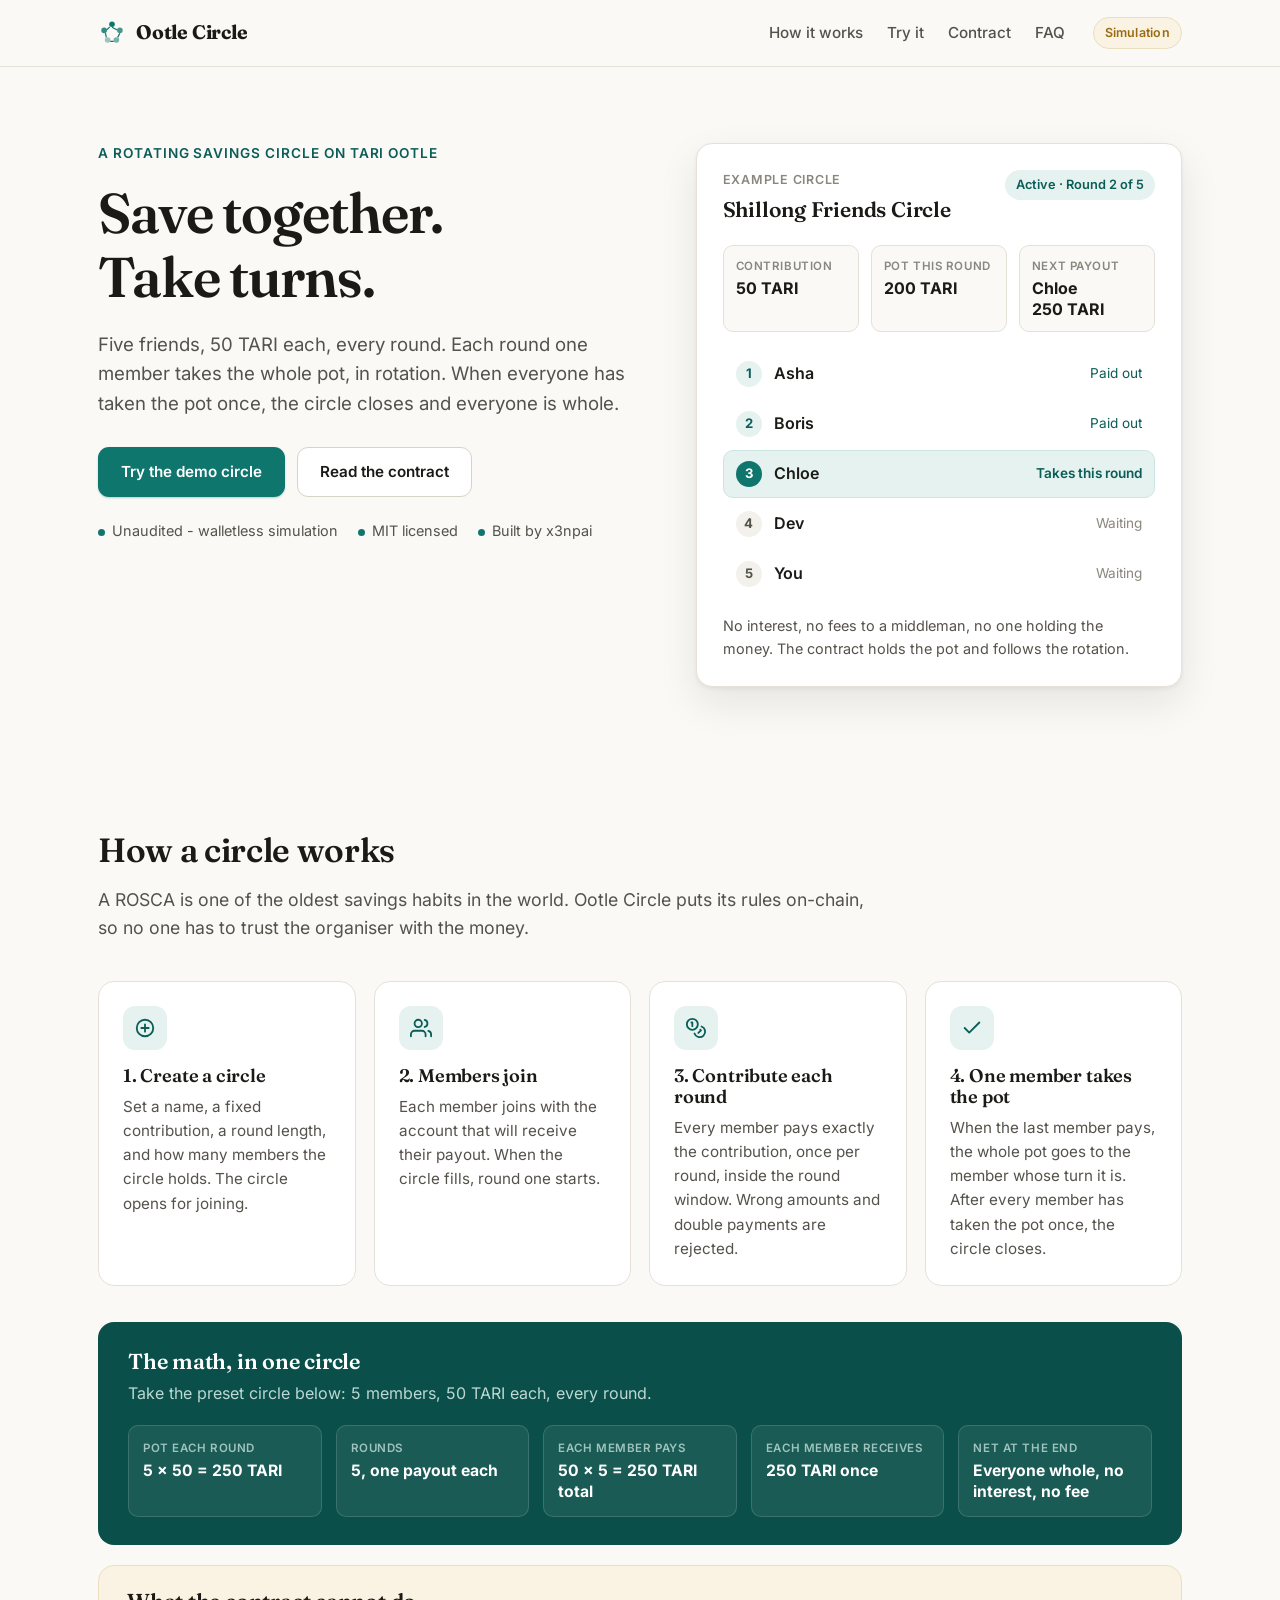
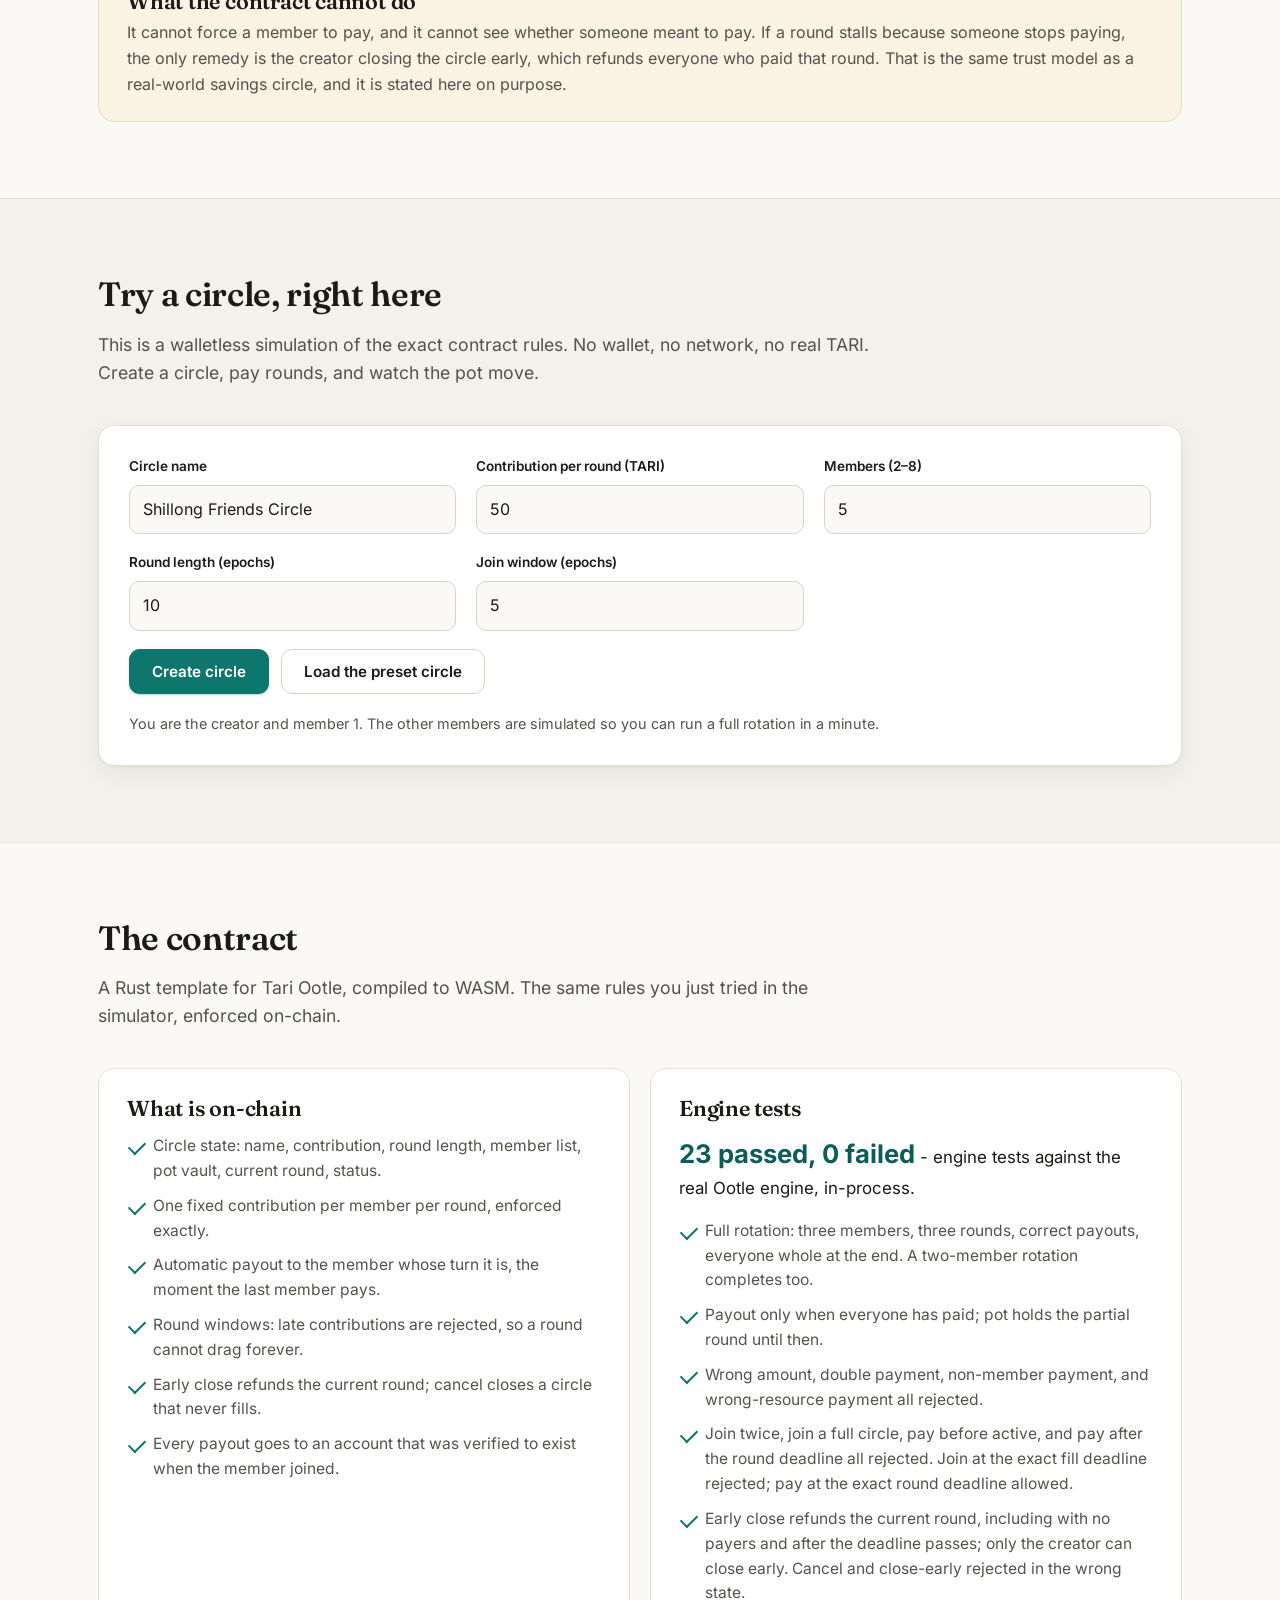
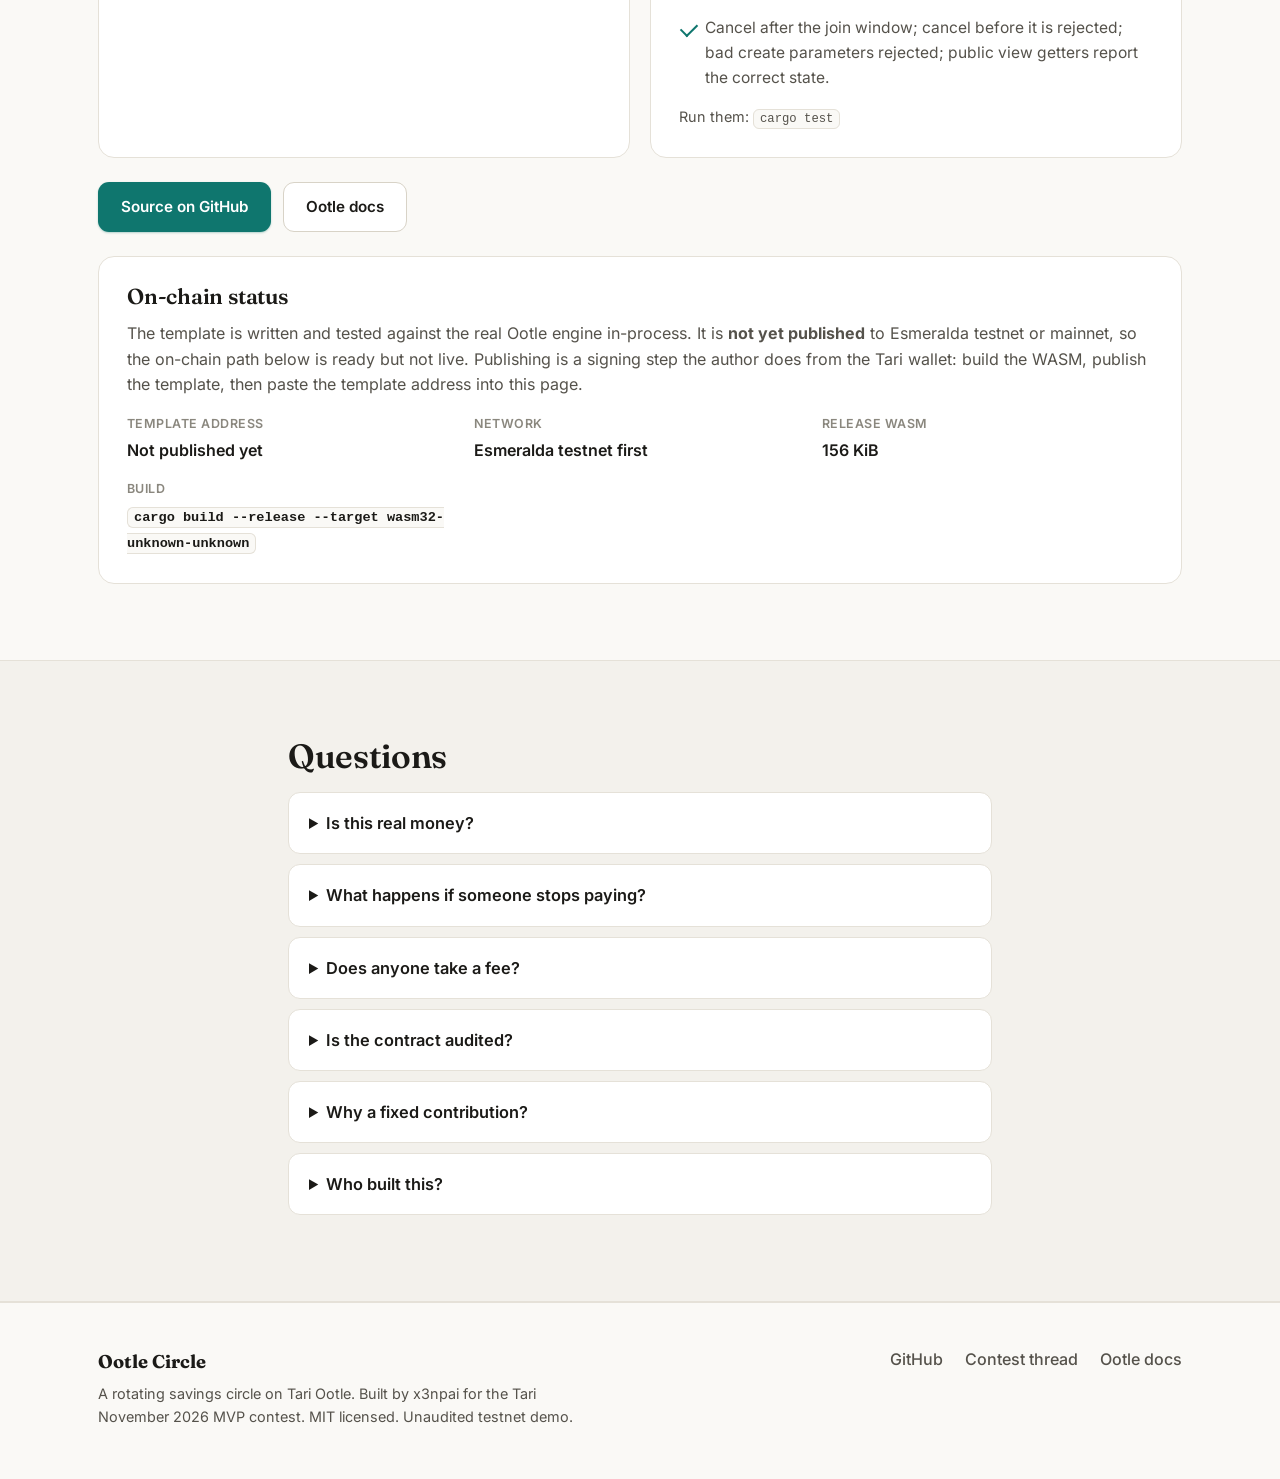
==== commit f1b5dd0c: "Rebuild web demo: fix steps-grid layout bug, full-width math band, solid header, mobile polish" ====
--- a/web/index.html
+++ b/web/index.html
@@ -60,7 +60,7 @@
         <dl class="hero-stats">
           <div><dt>Contribution</dt><dd>50 TARI</dd></div>
           <div><dt>Pot this round</dt><dd>200 TARI</dd></div>
-          <div><dt>Next payout</dt><dd>Chloe · 250 TARI</dd></div>
+          <div><dt>Next payout</dt><dd>Chloe<br>250 TARI</dd></div>
         </dl>
         <ol class="rotation">
           <li class="done"><span class="turn">1</span><span class="who">Asha</span><span class="state">Paid out</span></li>
@@ -100,6 +100,7 @@
           <h3>4. One member takes the pot</h3>
           <p>When the last member pays, the whole pot goes to the member whose turn it is. After every member has taken the pot once, the circle closes.</p>
         </article>
+      </div>
       <div class="math-strip">
         <h3>The math, in one circle</h3>
         <p>Take the preset circle below: 5 members, 50 TARI each, every round.</p>
--- a/web/styles.css
+++ b/web/styles.css
@@ -6,13 +6,20 @@
   --ink-soft: #55524b;
   --ink-faint: #8a877e;
   --line: #e5e1d8;
+  --line-strong: #d8d3c7;
   --accent: #0f766e;
   --accent-soft: #e6f2f0;
   --accent-ink: #0b5d57;
+  --accent-deep: #0a4f49;
   --warn: #9a6b12;
   --warn-soft: #faf3e3;
-  --radius: 14px;
+  --warn-line: #eadfbe;
+  --danger: #9b2c2c;
+  --danger-soft: #fdeceb;
+  --radius: 16px;
+  --radius-sm: 10px;
   --shadow: 0 1px 2px rgba(27, 26, 23, .05), 0 8px 24px rgba(27, 26, 23, .06);
+  --shadow-lg: 0 2px 4px rgba(27, 26, 23, .06), 0 16px 40px rgba(27, 26, 23, .09);
 }
 
 * { box-sizing: border-box; }
@@ -27,6 +34,7 @@
   font-size: 16px;
   line-height: 1.6;
   -webkit-font-smoothing: antialiased;
+  text-rendering: optimizeLegibility;
 }
 
 h1, h2, h3, h4 {
@@ -37,45 +45,44 @@
   margin: 0 0 .5em;
 }
 
-h2 { font-size: 2rem; }
+h2 { font-size: 2.1rem; }
 h3 { font-size: 1.35rem; }
 
 p { margin: 0 0 1em; }
 
 a { color: var(--accent-ink); }
 
-.wrap { max-width: 1120px; margin: 0 auto; padding: 0 24px; }
+.wrap { max-width: 1140px; margin: 0 auto; padding: 0 28px; }
 
 /* Header */
 .site-header {
   position: sticky;
   top: 0;
   z-index: 10;
-  background: rgba(250, 249, 246, .92);
-  backdrop-filter: blur(8px);
+  background: var(--bg);
   border-bottom: 1px solid var(--line);
 }
 .header-inner {
   display: flex;
   align-items: center;
   gap: 28px;
-  min-height: 64px;
+  min-height: 66px;
 }
 .brand { display: flex; align-items: center; gap: 10px; text-decoration: none; color: var(--ink); }
 .brand-mark { display: flex; }
-.brand-name { font-family: "Fraunces", Georgia, serif; font-weight: 700; font-size: 1.2rem; }
-.site-nav { display: flex; gap: 22px; margin-left: auto; }
+.brand-name { font-family: "Fraunces", Georgia, serif; font-weight: 700; font-size: 1.22rem; letter-spacing: -0.01em; }
+.site-nav { display: flex; gap: 24px; margin-left: auto; }
 .site-nav a { color: var(--ink-soft); text-decoration: none; font-weight: 500; font-size: .95rem; }
 .site-nav a:hover { color: var(--ink); }
 .pill {
   font-size: .78rem;
   font-weight: 600;
   letter-spacing: .02em;
-  padding: 4px 10px;
+  padding: 5px 11px;
   border-radius: 999px;
   white-space: nowrap;
 }
-.pill-testnet { background: var(--warn-soft); color: var(--warn); border: 1px solid #eadfbe; }
+.pill-testnet { background: var(--warn-soft); color: var(--warn); border: 1px solid var(--warn-line); }
 
 /* Buttons */
 .btn {
@@ -83,39 +90,39 @@
   font-family: inherit;
   font-size: .95rem;
   font-weight: 600;
-  padding: 11px 20px;
-  border-radius: 10px;
+  padding: 12px 22px;
+  border-radius: 11px;
   border: 1px solid transparent;
   cursor: pointer;
   text-decoration: none;
-  transition: background .15s, border-color .15s, transform .05s;
+  transition: background .15s, border-color .15s, transform .05s, box-shadow .15s;
 }
 .btn:active { transform: translateY(1px); }
-.btn-primary { background: var(--accent); color: #fff; }
+.btn-primary { background: var(--accent); color: #fff; box-shadow: 0 1px 2px rgba(15, 118, 110, .3); }
 .btn-primary:hover { background: var(--accent-ink); }
-.btn-ghost { background: transparent; color: var(--ink); border-color: var(--line); }
+.btn-ghost { background: var(--surface); color: var(--ink); border-color: var(--line-strong); }
 .btn-ghost:hover { border-color: var(--ink-faint); }
-.btn-small { padding: 7px 12px; font-size: .85rem; }
+.btn-small { padding: 8px 13px; font-size: .85rem; }
 
 /* Hero */
-.hero { padding: 72px 0 64px; }
+.hero { padding: 76px 0 68px; }
 .hero-inner {
   display: grid;
   grid-template-columns: 1.05fr .95fr;
-  gap: 56px;
+  gap: 60px;
   align-items: start;
 }
 .eyebrow {
   font-size: .85rem;
   font-weight: 600;
-  letter-spacing: .06em;
+  letter-spacing: .07em;
   text-transform: uppercase;
   color: var(--accent-ink);
-  margin-bottom: 14px;
-}
-.hero h1 { font-size: 3.4rem; margin-bottom: 18px; }
-.lede { font-size: 1.15rem; color: var(--ink-soft); max-width: 34em; }
-.hero-actions { display: flex; gap: 12px; flex-wrap: wrap; margin: 26px 0 20px; }
+  margin-bottom: 16px;
+}
+.hero h1 { font-size: 3.5rem; margin-bottom: 20px; letter-spacing: -0.02em; }
+.lede { font-size: 1.16rem; color: var(--ink-soft); max-width: 33em; }
+.hero-actions { display: flex; gap: 12px; flex-wrap: wrap; margin: 28px 0 22px; }
 .hero-badges {
   list-style: none;
   margin: 0;
@@ -138,15 +145,15 @@
   background: var(--surface);
   border: 1px solid var(--line);
   border-radius: var(--radius);
-  box-shadow: var(--shadow);
-  padding: 24px;
+  box-shadow: var(--shadow-lg);
+  padding: 26px;
 }
 .hero-card-head {
   display: flex;
   justify-content: space-between;
   align-items: flex-start;
   gap: 12px;
-  margin-bottom: 16px;
+  margin-bottom: 18px;
 }
 .card-label {
   font-size: .78rem;
@@ -154,20 +161,21 @@
   letter-spacing: .06em;
   text-transform: uppercase;
   color: var(--ink-faint);
-  margin: 0 0 2px;
-}
-.card-title { font-family: "Fraunces", Georgia, serif; font-size: 1.3rem; margin: 0; }
+  margin: 0 0 3px;
+}
+.card-title { font-family: "Fraunces", Georgia, serif; font-size: 1.32rem; margin: 0; letter-spacing: -0.01em; }
 .status {
   font-size: .8rem;
   font-weight: 600;
-  padding: 4px 10px;
+  padding: 5px 11px;
   border-radius: 999px;
   white-space: nowrap;
+  flex-shrink: 0;
 }
 .status-active { background: var(--accent-soft); color: var(--accent-ink); }
 .status-filling { background: var(--warn-soft); color: var(--warn); }
 .status-closed { background: var(--surface-alt); color: var(--ink-soft); }
-.status-refunded { background: #fdeceb; color: #9b2c2c; }
+.status-refunded { background: var(--danger-soft); color: var(--danger); }
 .status-cancelled { background: var(--surface-alt); color: var(--ink-soft); }
 
 .hero-stats, .sim-stats {
@@ -179,25 +187,26 @@
 .hero-stats div, .sim-stats div {
   background: var(--bg);
   border: 1px solid var(--line);
-  border-radius: 10px;
-  padding: 10px 12px;
+  border-radius: var(--radius-sm);
+  padding: 11px 12px;
+  min-width: 0;
 }
 .hero-stats dt, .sim-stats dt {
-  font-size: .75rem;
-  font-weight: 600;
-  letter-spacing: .04em;
+  font-size: .72rem;
+  font-weight: 600;
+  letter-spacing: .05em;
   text-transform: uppercase;
   color: var(--ink-faint);
 }
-.hero-stats dd, .sim-stats dd { margin: 2px 0 0; font-weight: 700; font-size: 1.02rem; }
+.hero-stats dd, .sim-stats dd { margin: 3px 0 0; font-weight: 700; font-size: 1rem; line-height: 1.3; word-break: break-word; }
 
 .rotation { list-style: none; margin: 0; padding: 0; }
 .rotation li {
   display: flex;
   align-items: center;
   gap: 12px;
-  padding: 9px 10px;
-  border-radius: 9px;
+  padding: 10px 12px;
+  border-radius: var(--radius-sm);
   border: 1px solid transparent;
 }
 .rotation li + li { margin-top: 2px; }
@@ -212,7 +221,7 @@
   font-weight: 700;
 }
 .rotation .who { font-weight: 600; }
-.rotation .state { margin-left: auto; font-size: .85rem; color: var(--ink-faint); }
+.rotation .state { margin-left: auto; font-size: .85rem; color: var(--ink-faint); white-space: nowrap; }
 .rotation li.done .turn { background: var(--accent-soft); color: var(--accent-ink); }
 .rotation li.done .state { color: var(--accent-ink); }
 .rotation li.current { background: var(--accent-soft); border-color: #cde5e1; }
@@ -221,88 +230,91 @@
 .hero-card-note { font-size: .9rem; color: var(--ink-soft); margin: 16px 0 0; }
 
 /* Sections */
-.section { padding: 72px 0; }
+.section { padding: 76px 0; }
 .section-alt { background: var(--surface-alt); border-top: 1px solid var(--line); border-bottom: 1px solid var(--line); }
-.section-lede { font-size: 1.1rem; color: var(--ink-soft); max-width: 44em; margin-bottom: 36px; }
+.section-lede { font-size: 1.1rem; color: var(--ink-soft); max-width: 44em; margin-bottom: 38px; }
 
 .steps {
   display: grid;
   grid-template-columns: repeat(4, 1fr);
-  gap: 20px;
-  margin-bottom: 32px;
+  gap: 18px;
+  margin-bottom: 36px;
 }
 .step {
   background: var(--surface);
   border: 1px solid var(--line);
   border-radius: var(--radius);
-  padding: 22px;
+  padding: 24px;
+  display: flex;
+  flex-direction: column;
 }
 .step-icon {
   display: inline-flex;
   align-items: center; justify-content: center;
-  width: 42px; height: 42px;
-  border-radius: 11px;
+  width: 44px; height: 44px;
+  border-radius: 12px;
   background: var(--accent-soft);
   color: var(--accent-ink);
-  margin-bottom: 14px;
-}
-.step h3 { font-size: 1.12rem; }
+  margin-bottom: 16px;
+}
+.step h3 { font-size: 1.14rem; margin-bottom: 8px; }
 .step p { font-size: .95rem; color: var(--ink-soft); margin: 0; }
 
-.honest-box {
-  background: var(--warn-soft);
-  border: 1px solid #eadfbe;
-  border-radius: var(--radius);
-  padding: 22px 26px;
-}
-.honest-box h3 { margin-bottom: 6px; }
-.honest-box p { margin: 0; color: var(--ink-soft); }
-
-/* Math strip */
+/* Math strip: full-width band below the steps */
 .math-strip {
-  background: var(--surface);
-  border: 1px solid var(--line);
-  border-radius: var(--radius);
-  padding: 22px 26px;
+  background: var(--accent-deep);
+  color: #eaf4f2;
+  border-radius: var(--radius);
+  padding: 28px 30px;
   margin-bottom: 20px;
 }
-.math-strip h3 { margin-bottom: 6px; }
-.math-strip p { margin: 0 0 16px; color: var(--ink-soft); }
+.math-strip h3 { color: #fff; margin-bottom: 6px; }
+.math-strip p { margin: 0 0 18px; color: #bcd8d4; }
 .math-facts {
   display: grid;
   grid-template-columns: repeat(5, 1fr);
-  gap: 12px;
+  gap: 14px;
   margin: 0;
 }
 .math-facts div {
-  background: var(--bg);
-  border: 1px solid var(--line);
-  border-radius: 10px;
-  padding: 10px 12px;
+  background: rgba(255, 255, 255, .07);
+  border: 1px solid rgba(255, 255, 255, .14);
+  border-radius: var(--radius-sm);
+  padding: 13px 14px;
+  min-width: 0;
 }
 .math-facts dt {
-  font-size: .75rem;
-  font-weight: 600;
-  letter-spacing: .04em;
+  font-size: .72rem;
+  font-weight: 600;
+  letter-spacing: .05em;
   text-transform: uppercase;
-  color: var(--ink-faint);
-}
-.math-facts dd { margin: 2px 0 0; font-weight: 700; font-size: .95rem; }
+  color: #9fc3bd;
+}
+.math-facts dd { margin: 3px 0 0; font-weight: 700; font-size: .98rem; color: #fff; line-height: 1.35; }
+
+.honest-box {
+  background: var(--warn-soft);
+  border: 1px solid var(--warn-line);
+  border-radius: var(--radius);
+  padding: 24px 28px;
+}
+.honest-box h3 { margin-bottom: 6px; }
+.honest-box p { margin: 0; color: var(--ink-soft); }
 
 /* Simulator */
-.sim-empty { background: var(--surface); border: 1px solid var(--line); border-radius: var(--radius); box-shadow: var(--shadow); padding: 28px; }
+.sim-empty { background: var(--surface); border: 1px solid var(--line); border-radius: var(--radius); box-shadow: var(--shadow); padding: 30px; }
 .create-form {
   display: grid;
   grid-template-columns: repeat(3, 1fr);
   gap: 18px 20px;
 }
-.field label { display: block; font-size: .85rem; font-weight: 600; margin-bottom: 6px; }
+.field label { display: block; font-size: .85rem; font-weight: 600; margin-bottom: 7px; }
 .field input {
   width: 100%;
   font: inherit;
-  padding: 10px 12px;
-  border: 1px solid var(--line);
-  border-radius: 9px;
+  padding: 11px 13px;
+  border: 1px solid var(--line-strong);
+  border-radius: var(--radius-sm);
   background: var(--bg);
   color: var(--ink);
 }
@@ -310,12 +322,12 @@
 .form-actions { grid-column: 1 / -1; display: flex; gap: 12px; flex-wrap: wrap; }
 .form-note { grid-column: 1 / -1; margin: 0; font-size: .9rem; color: var(--ink-soft); }
 
-.sim-live { background: var(--surface); border: 1px solid var(--line); border-radius: var(--radius); box-shadow: var(--shadow); padding: 28px; }
-.sim-grid { display: grid; grid-template-columns: 1.5fr 1fr; gap: 28px; }
-.sim-head { display: flex; justify-content: space-between; align-items: flex-start; gap: 12px; margin-bottom: 16px; }
+.sim-live { background: var(--surface); border: 1px solid var(--line); border-radius: var(--radius); box-shadow: var(--shadow); padding: 30px; }
+.sim-grid { display: grid; grid-template-columns: 1.5fr 1fr; gap: 30px; }
+.sim-head { display: flex; justify-content: space-between; align-items: flex-start; gap: 12px; margin-bottom: 18px; }
 .sim-head h3 { margin: 0; font-size: 1.5rem; }
 .sim-stats { grid-template-columns: repeat(3, 1fr); }
-.epoch-controls { display: flex; align-items: center; gap: 10px; flex-wrap: wrap; margin-bottom: 20px; }
+.epoch-controls { display: flex; align-items: center; gap: 10px; flex-wrap: wrap; margin-bottom: 22px; }
 .epoch-label { font-size: .85rem; font-weight: 600; color: var(--ink-soft); }
 .sim-live h4 { font-size: 1.05rem; margin: 4px 0 10px; }
 .rotation-live li { border: 1px solid var(--line); margin-bottom: 6px; background: var(--bg); }
@@ -324,12 +336,13 @@
   font: inherit;
   font-size: .85rem;
   font-weight: 600;
-  padding: 6px 12px;
+  padding: 7px 13px;
   border-radius: 8px;
   border: 1px solid var(--accent);
   background: var(--accent);
   color: #fff;
   cursor: pointer;
+  flex-shrink: 0;
 }
 .rotation-live .pay-btn:hover { background: var(--accent-ink); }
 .rotation-live .pay-btn:disabled {
@@ -339,16 +352,16 @@
   cursor: default;
 }
 .rotation-live .balance { font-size: .85rem; color: var(--ink-faint); white-space: nowrap; }
-.sim-actions { display: flex; gap: 10px; flex-wrap: wrap; margin-top: 20px; }
-.sim-message { margin: 14px 0 0; font-size: .95rem; color: var(--accent-ink); min-height: 1.4em; }
-.sim-message.error { color: #9b2c2c; }
+.sim-actions { display: flex; gap: 10px; flex-wrap: wrap; margin-top: 22px; }
+.sim-message { margin: 16px 0 0; font-size: .95rem; color: var(--accent-ink); min-height: 1.4em; }
+.sim-message.error { color: var(--danger); }
 
 .sim-log h4 { font-size: 1.05rem; margin: 0 0 10px; }
 .event-log { list-style: none; margin: 0; padding: 0; max-height: 520px; overflow-y: auto; }
 .event-log li {
   font-size: .88rem;
   color: var(--ink-soft);
-  padding: 8px 10px;
+  padding: 9px 11px;
   border-left: 3px solid var(--accent);
   background: var(--bg);
   border-radius: 0 8px 8px 0;
@@ -362,7 +375,7 @@
   background: var(--surface);
   border: 1px solid var(--line);
   border-radius: var(--radius);
-  padding: 26px;
+  padding: 28px;
 }
 .contract-card h3 { margin-bottom: 12px; }
 .check-list { list-style: none; margin: 0; padding: 0; }
@@ -398,7 +411,7 @@
   background: var(--surface);
   border: 1px solid var(--line);
   border-radius: var(--radius);
-  padding: 26px;
+  padding: 28px;
 }
 .onchain-box p { color: var(--ink-soft); }
 .onchain-facts { display: grid; grid-template-columns: repeat(3, 1fr); gap: 16px; margin: 0; }
@@ -410,15 +423,15 @@
 .faq-wrap details {
   background: var(--surface);
   border: 1px solid var(--line);
-  border-radius: 11px;
-  padding: 16px 20px;
+  border-radius: 12px;
+  padding: 17px 20px;
   margin-bottom: 10px;
 }
 .faq-wrap summary { font-weight: 600; cursor: pointer; font-size: 1.02rem; }
 .faq-wrap details p { margin: 10px 0 0; color: var(--ink-soft); }
 
 /* Footer */
-.site-footer { border-top: 1px solid var(--line); padding: 40px 0 48px; }
+.site-footer { border-top: 1px solid var(--line); padding: 44px 0 52px; }
 .footer-inner { display: flex; justify-content: space-between; gap: 32px; flex-wrap: wrap; }
 .footer-brand { font-family: "Fraunces", Georgia, serif; font-weight: 700; font-size: 1.15rem; margin: 0 0 6px; }
 .footer-note { font-size: .9rem; color: var(--ink-soft); max-width: 34em; margin: 0; }
@@ -428,21 +441,29 @@
 
 /* Responsive */
 @media (max-width: 900px) {
-  .hero-inner { grid-template-columns: 1fr; gap: 36px; }
+  .hero-inner { grid-template-columns: 1fr; gap: 38px; }
   .hero h1 { font-size: 2.6rem; }
   .steps { grid-template-columns: 1fr 1fr; }
+  .math-facts { grid-template-columns: 1fr 1fr; }
+  .math-facts div:last-child { grid-column: 1 / -1; }
   .sim-grid { grid-template-columns: 1fr; }
   .contract-grid { grid-template-columns: 1fr; }
   .onchain-facts { grid-template-columns: 1fr 1fr; }
-  .math-facts { grid-template-columns: 1fr 1fr; }
   .create-form { grid-template-columns: 1fr 1fr; }
 }
 @media (max-width: 600px) {
+  .wrap { padding: 0 20px; }
   .site-nav { display: none; }
-  .hero { padding: 48px 0; }
+  .hero { padding: 52px 0; }
+  .hero h1 { font-size: 2.35rem; }
+  .hero-actions .btn { width: 100%; text-align: center; }
   .steps { grid-template-columns: 1fr; }
   .create-form { grid-template-columns: 1fr; }
   .hero-stats, .sim-stats { grid-template-columns: 1fr 1fr; }
   .math-facts { grid-template-columns: 1fr; }
-  h2 { font-size: 1.6rem; }
-}
+  .math-facts div:last-child { grid-column: auto; }
+  .hero-card-head { flex-wrap: wrap; }
+  .card-title { font-size: 1.2rem; }
+  h2 { font-size: 1.65rem; }
+  .section { padding: 56px 0; }
+}
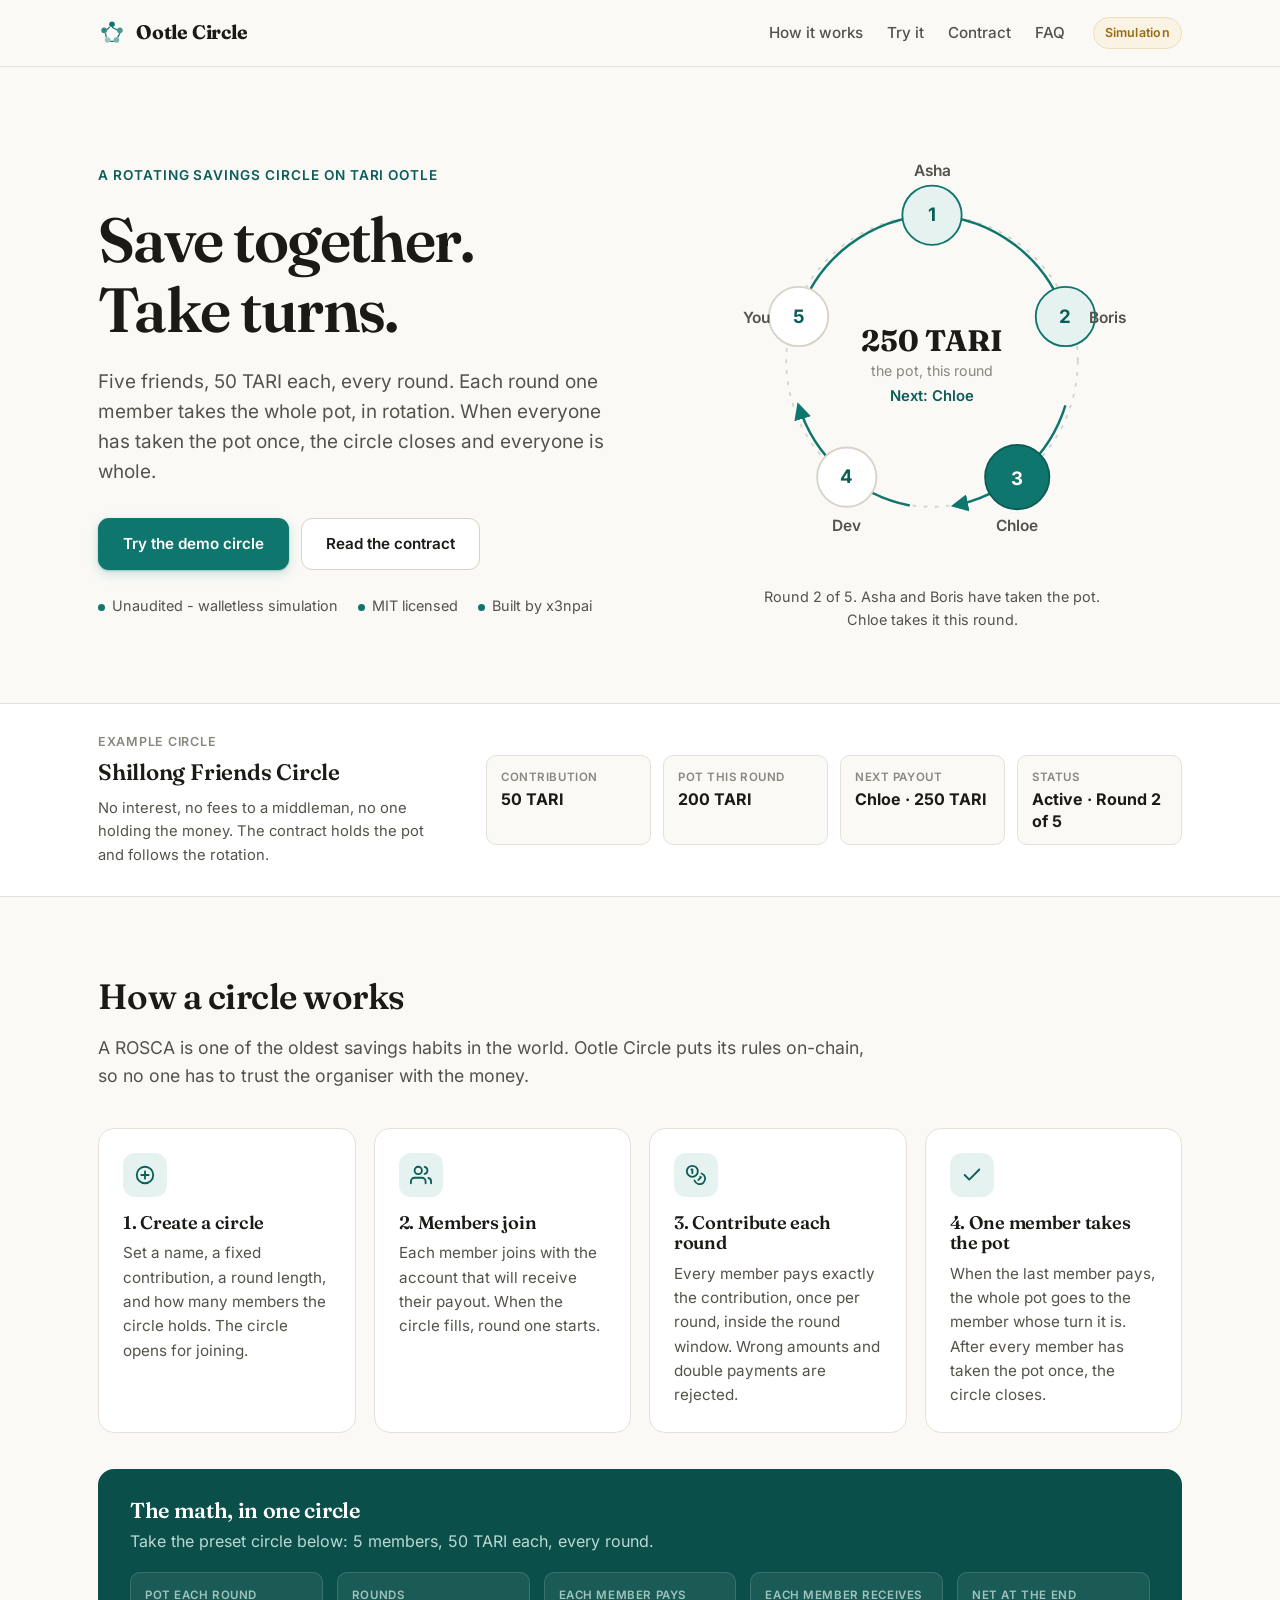
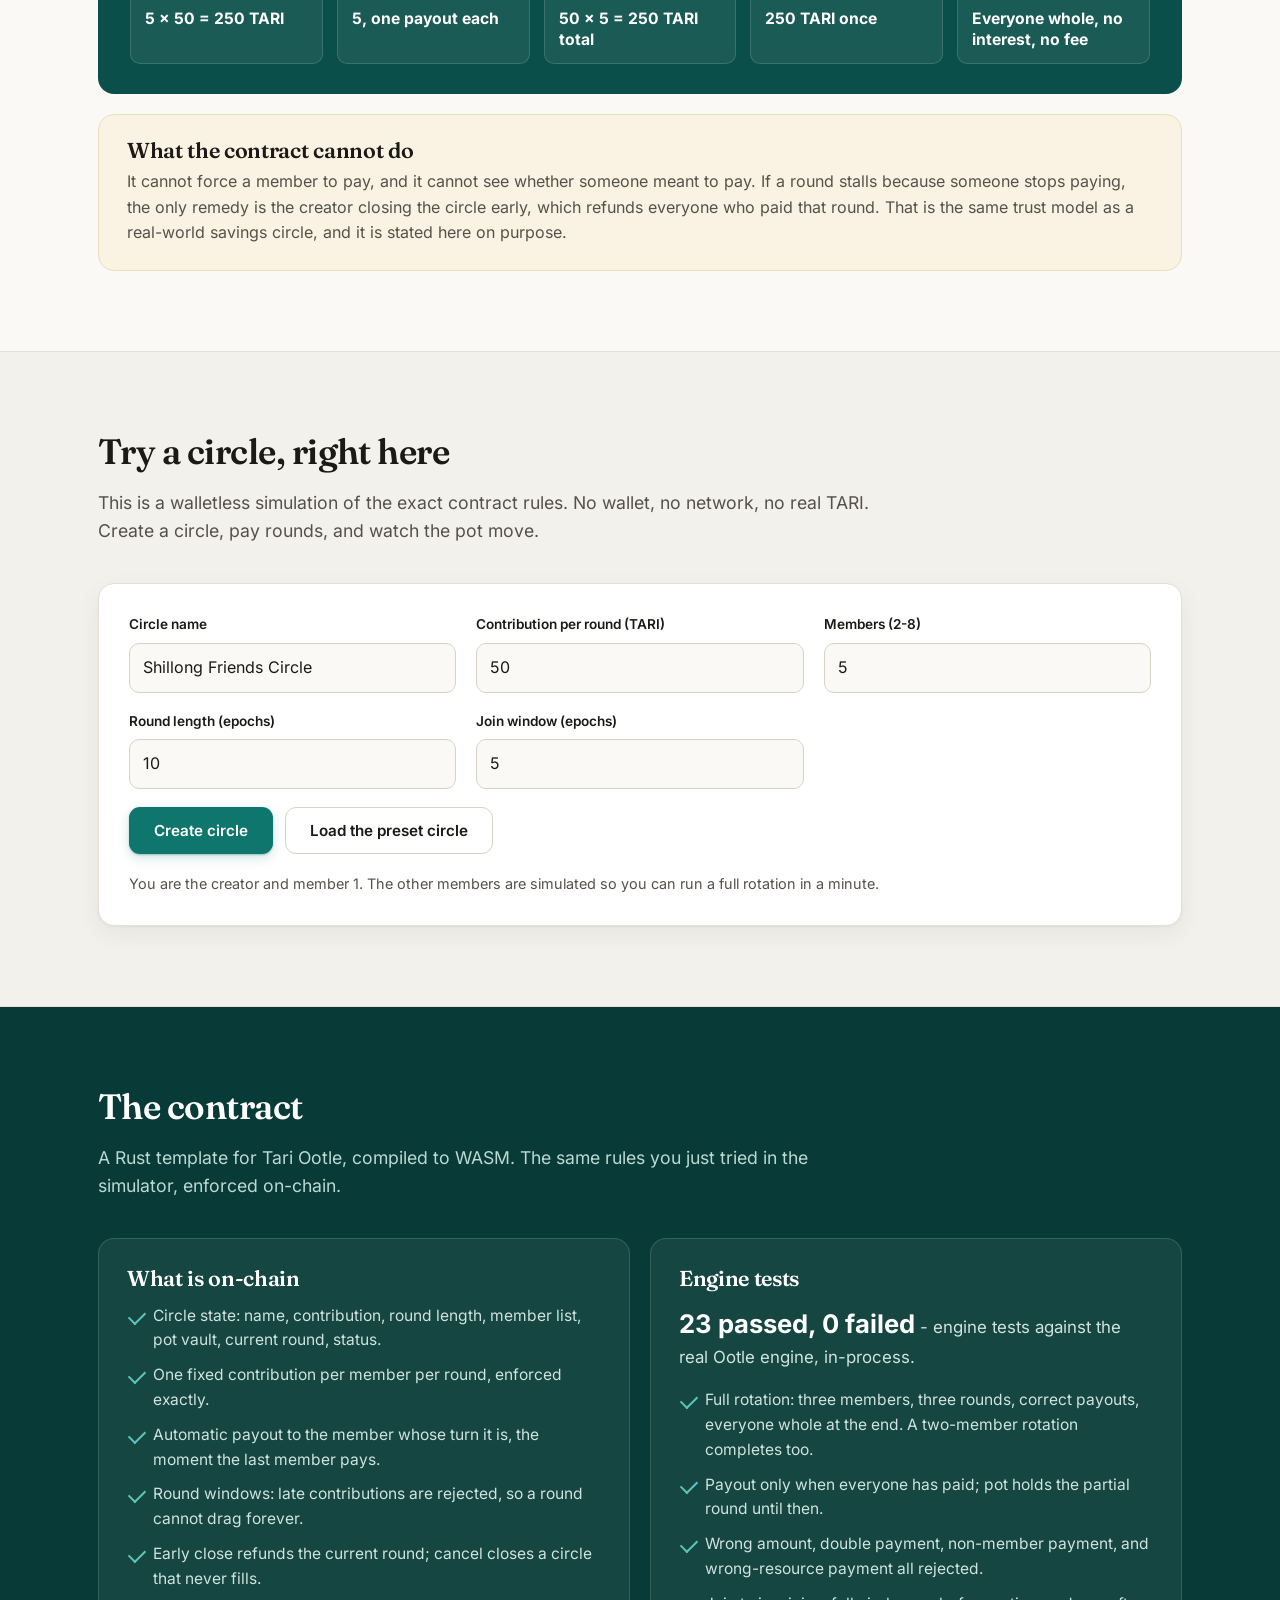
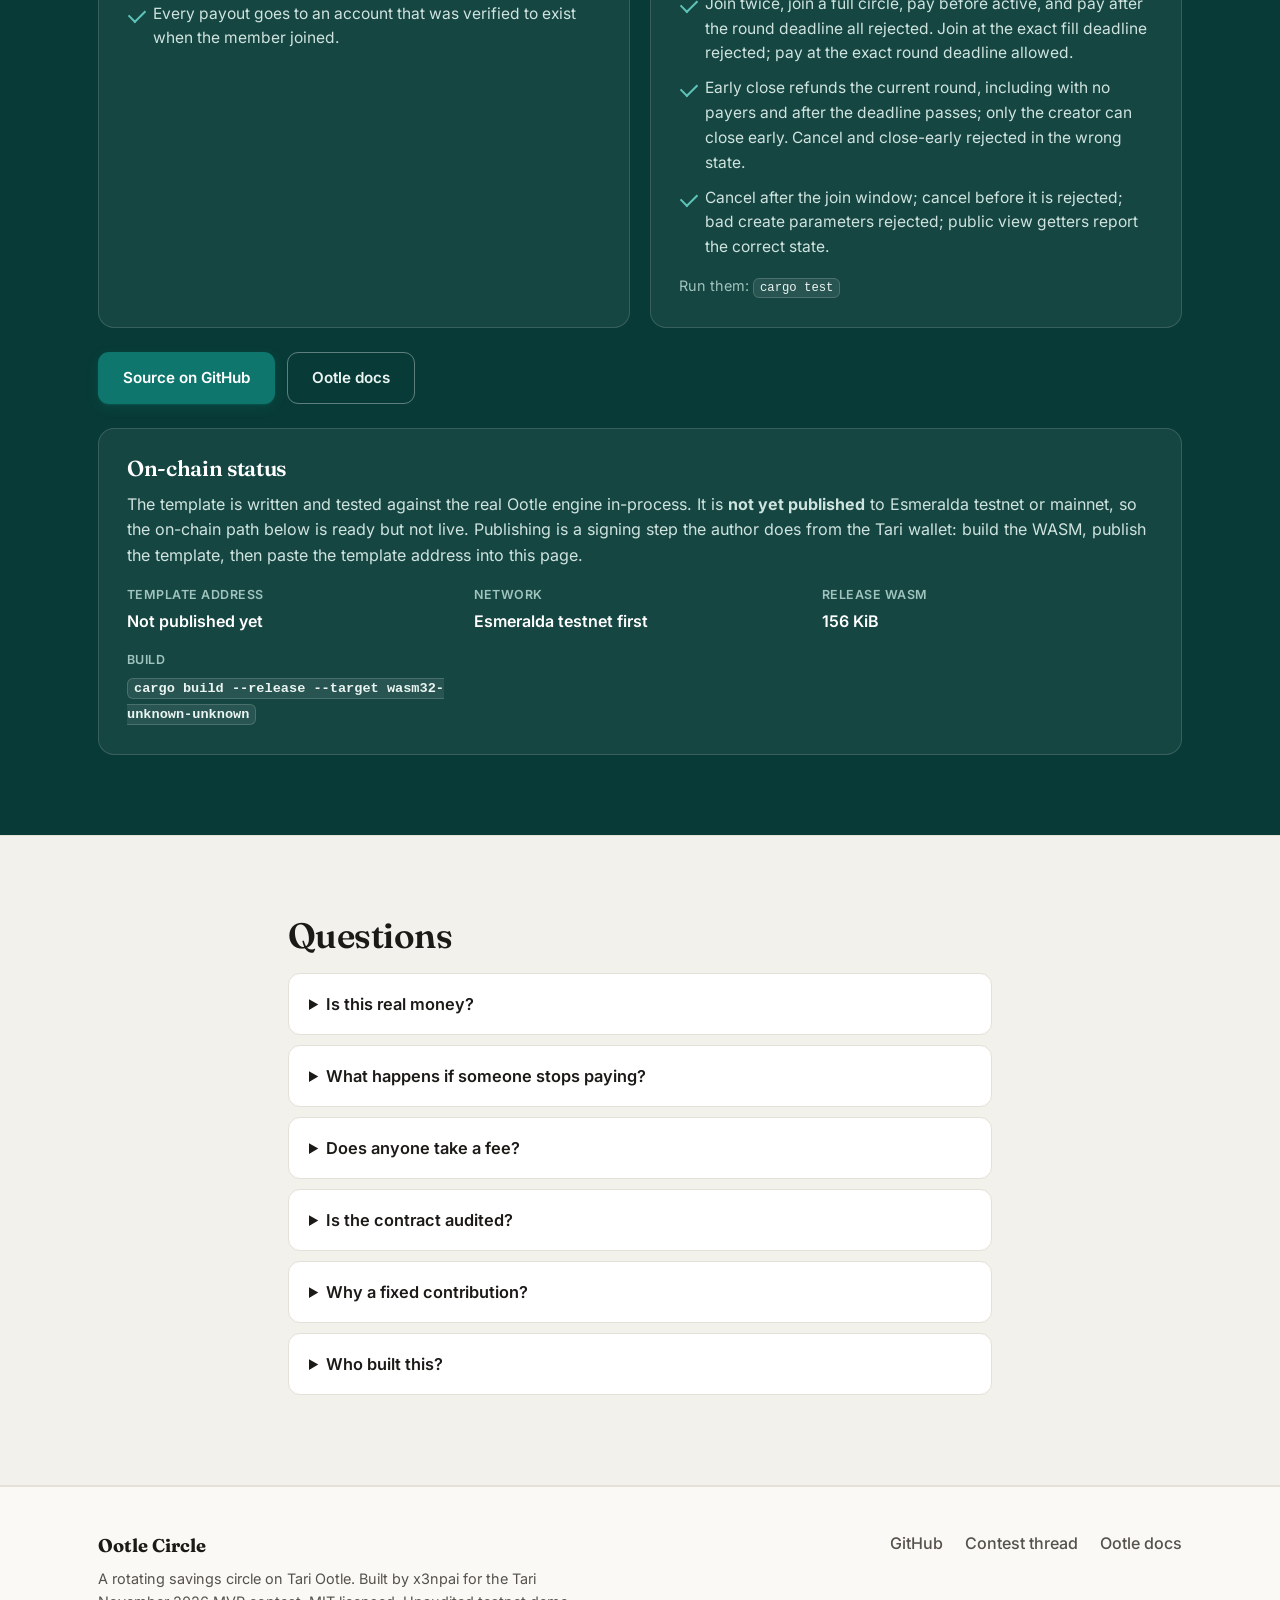
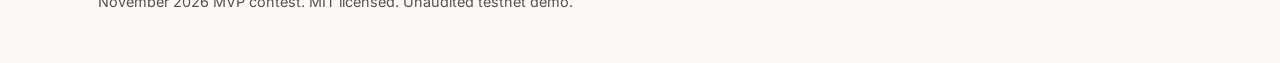
==== commit 098c5aa3: "Premium redesign: rotation diagram hero, example strip, dark contract section" ====
--- a/web/index.html
+++ b/web/index.html
@@ -4,7 +4,7 @@
 <meta charset="utf-8">
 <meta name="viewport" content="width=device-width, initial-scale=1">
 <title>Ootle Circle - Rotating savings circles on Tari</title>
-<meta name="description" content="Ootle Circle is a rotating savings circle (ROSCA) on Tari Ootle. Members contribute a fixed amount of TARI every round; each round one member, in rotation, takes the whole pot. Testnet demo.">
+<meta name="description" content="Ootle Circle is a rotating savings circle (ROSCA) on Tari Ootle. Members contribute a fixed amount of TARI every round; each round one member, in rotation, takes the whole pot.">
 <meta property="og:title" content="Ootle Circle - Rotating savings circles on Tari">
 <meta property="og:description" content="Save together. Take turns. A ROSCA on Tari Ootle: fixed contributions, one payout per round, everyone whole at the end.">
 <meta property="og:type" content="website">
@@ -49,28 +49,68 @@
           <li><span class="dot"></span>Built by x3npai</li>
         </ul>
       </div>
-      <div class="hero-card" aria-label="Example circle">
-        <div class="hero-card-head">
-          <div>
-            <p class="card-label">Example circle</p>
-            <p class="card-title">Shillong Friends Circle</p>
-          </div>
-          <span class="status status-active">Active · Round 2 of 5</span>
-        </div>
-        <dl class="hero-stats">
-          <div><dt>Contribution</dt><dd>50 TARI</dd></div>
-          <div><dt>Pot this round</dt><dd>200 TARI</dd></div>
-          <div><dt>Next payout</dt><dd>Chloe<br>250 TARI</dd></div>
-        </dl>
-        <ol class="rotation">
-          <li class="done"><span class="turn">1</span><span class="who">Asha</span><span class="state">Paid out</span></li>
-          <li class="done"><span class="turn">2</span><span class="who">Boris</span><span class="state">Paid out</span></li>
-          <li class="current"><span class="turn">3</span><span class="who">Chloe</span><span class="state">Takes this round</span></li>
-          <li><span class="turn">4</span><span class="who">Dev</span><span class="state">Waiting</span></li>
-          <li><span class="turn">5</span><span class="who">You</span><span class="state">Waiting</span></li>
-        </ol>
-        <p class="hero-card-note">No interest, no fees to a middleman, no one holding the money. The contract holds the pot and follows the rotation.</p>
-      </div>
+      <div class="hero-visual" aria-label="Rotation diagram for the example circle">
+        <svg class="rotation-diagram" viewBox="0 0 340 340" role="img" aria-label="Five members in a circle. Each round one member takes the 250 TARI pot.">
+          <defs>
+            <marker id="arrow-teal" viewBox="0 0 10 10" refX="8" refY="5" markerWidth="7" markerHeight="7" orient="auto-start-reverse">
+              <path d="M0 0L10 5L0 10z" fill="#0f766e"/>
+            </marker>
+          </defs>
+          <circle cx="170" cy="170" r="118" fill="none" stroke="#d8d3c7" stroke-width="1.5" stroke-dasharray="3 6"/>
+          <path d="M170 52 A118 118 0 0 1 278 134" fill="none" stroke="#0f766e" stroke-width="2" marker-end="url(#arrow-teal)"/>
+          <path d="M278 206 A118 118 0 0 1 188 287" fill="none" stroke="#0f766e" stroke-width="2" marker-end="url(#arrow-teal)"/>
+          <path d="M152 287 A118 118 0 0 1 62 206" fill="none" stroke="#0f766e" stroke-width="2" marker-end="url(#arrow-teal)"/>
+          <path d="M62 134 A118 118 0 0 1 170 52" fill="none" stroke="#0f766e" stroke-width="2" marker-end="url(#arrow-teal)"/>
+          <g class="node done">
+            <circle cx="170" cy="52" r="24" fill="#e6f2f0" stroke="#0f766e" stroke-width="1.5"/>
+            <text x="170" y="57" text-anchor="middle" class="node-num">1</text>
+            <text x="170" y="20" text-anchor="middle" class="node-name">Asha</text>
+          </g>
+          <g class="node done">
+            <circle cx="278" cy="134" r="24" fill="#e6f2f0" stroke="#0f766e" stroke-width="1.5"/>
+            <text x="278" y="139" text-anchor="middle" class="node-num">2</text>
+            <text x="312" y="139" text-anchor="middle" class="node-name">Boris</text>
+          </g>
+          <g class="node current">
+            <circle cx="239" cy="264" r="26" fill="#0f766e" stroke="#0b5d57" stroke-width="1.5"/>
+            <text x="239" y="270" text-anchor="middle" class="node-num current">3</text>
+            <text x="239" y="308" text-anchor="middle" class="node-name">Chloe</text>
+          </g>
+          <g class="node">
+            <circle cx="101" cy="264" r="24" fill="#fff" stroke="#d8d3c7" stroke-width="1.5"/>
+            <text x="101" y="269" text-anchor="middle" class="node-num">4</text>
+            <text x="101" y="308" text-anchor="middle" class="node-name">Dev</text>
+          </g>
+          <g class="node">
+            <circle cx="62" cy="134" r="24" fill="#fff" stroke="#d8d3c7" stroke-width="1.5"/>
+            <text x="62" y="139" text-anchor="middle" class="node-num">5</text>
+            <text x="28" y="139" text-anchor="middle" class="node-name">You</text>
+          </g>
+          <g class="pot">
+            <text x="170" y="162" text-anchor="middle" class="pot-amount">250 TARI</text>
+            <text x="170" y="182" text-anchor="middle" class="pot-label">the pot, this round</text>
+            <text x="170" y="202" text-anchor="middle" class="pot-next">Next: Chloe</text>
+          </g>
+        </svg>
+        <p class="hero-visual-caption">Round 2 of 5. Asha and Boris have taken the pot. Chloe takes it this round.</p>
+      </div>
+    </div>
+  </section>
+
+  <!-- Example circle strip -->
+  <section class="strip">
+    <div class="wrap strip-inner">
+      <div class="strip-card">
+        <p class="card-label">Example circle</p>
+        <p class="card-title">Shillong Friends Circle</p>
+        <p class="strip-note">No interest, no fees to a middleman, no one holding the money. The contract holds the pot and follows the rotation.</p>
+      </div>
+      <dl class="strip-stats">
+        <div><dt>Contribution</dt><dd>50 TARI</dd></div>
+        <div><dt>Pot this round</dt><dd>200 TARI</dd></div>
+        <div><dt>Next payout</dt><dd>Chloe · 250 TARI</dd></div>
+        <div><dt>Status</dt><dd>Active · Round 2 of 5</dd></div>
+      </dl>
     </div>
   </section>
 
@@ -136,7 +176,7 @@
             <input id="f-contribution" type="number" min="1" max="100000" value="50" required>
           </div>
           <div class="field">
-            <label for="f-members">Members (2–8)</label>
+            <label for="f-members">Members (2-8)</label>
             <input id="f-members" type="number" min="2" max="8" value="5" required>
           </div>
           <div class="field">
@@ -200,7 +240,7 @@
   </section>
 
   <!-- Contract -->
-  <section id="contract" class="section">
+  <section id="contract" class="section section-dark">
     <div class="wrap">
       <h2>The contract</h2>
       <p class="section-lede">A Rust template for Tari Ootle, compiled to WASM. The same rules you just tried in the simulator, enforced on-chain.</p>
@@ -232,7 +272,7 @@
       </div>
       <div class="contract-links">
         <a class="btn btn-primary" href="https://github.com/bshemphang/ootle-circle" target="_blank" rel="noopener">Source on GitHub</a>
-        <a class="btn btn-ghost" href="https://ootle.tari.com/" target="_blank" rel="noopener">Ootle docs</a>
+        <a class="btn btn-ghost btn-ghost-dark" href="https://ootle.tari.com/" target="_blank" rel="noopener">Ootle docs</a>
       </div>
       <div class="onchain-box">
         <h3>On-chain status</h3>
--- a/web/styles.css
+++ b/web/styles.css
@@ -11,6 +11,7 @@
   --accent-soft: #e6f2f0;
   --accent-ink: #0b5d57;
   --accent-deep: #0a4f49;
+  --accent-dark: #083b37;
   --warn: #9a6b12;
   --warn-soft: #faf3e3;
   --warn-line: #eadfbe;
@@ -40,12 +41,12 @@
 h1, h2, h3, h4 {
   font-family: "Fraunces", Georgia, "Times New Roman", serif;
   font-weight: 600;
-  line-height: 1.15;
-  letter-spacing: -0.01em;
+  line-height: 1.12;
+  letter-spacing: -0.015em;
   margin: 0 0 .5em;
 }
 
-h2 { font-size: 2.1rem; }
+h2 { font-size: 2.2rem; }
 h3 { font-size: 1.35rem; }
 
 p { margin: 0 0 1em; }
@@ -90,7 +91,7 @@
   font-family: inherit;
   font-size: .95rem;
   font-weight: 600;
-  padding: 12px 22px;
+  padding: 13px 24px;
   border-radius: 11px;
   border: 1px solid transparent;
   cursor: pointer;
@@ -98,19 +99,21 @@
   transition: background .15s, border-color .15s, transform .05s, box-shadow .15s;
 }
 .btn:active { transform: translateY(1px); }
-.btn-primary { background: var(--accent); color: #fff; box-shadow: 0 1px 2px rgba(15, 118, 110, .3); }
+.btn-primary { background: var(--accent); color: #fff; box-shadow: 0 1px 2px rgba(15, 118, 110, .35), 0 4px 12px rgba(15, 118, 110, .18); }
 .btn-primary:hover { background: var(--accent-ink); }
 .btn-ghost { background: var(--surface); color: var(--ink); border-color: var(--line-strong); }
 .btn-ghost:hover { border-color: var(--ink-faint); }
+.btn-ghost-dark { background: transparent; color: #eaf4f2; border-color: rgba(255, 255, 255, .35); }
+.btn-ghost-dark:hover { border-color: rgba(255, 255, 255, .7); }
 .btn-small { padding: 8px 13px; font-size: .85rem; }
 
 /* Hero */
-.hero { padding: 76px 0 68px; }
+.hero { padding: 84px 0 72px; }
 .hero-inner {
   display: grid;
-  grid-template-columns: 1.05fr .95fr;
-  gap: 60px;
-  align-items: start;
+  grid-template-columns: 1.02fr .98fr;
+  gap: 64px;
+  align-items: center;
 }
 .eyebrow {
   font-size: .85rem;
@@ -118,11 +121,11 @@
   letter-spacing: .07em;
   text-transform: uppercase;
   color: var(--accent-ink);
-  margin-bottom: 16px;
-}
-.hero h1 { font-size: 3.5rem; margin-bottom: 20px; letter-spacing: -0.02em; }
-.lede { font-size: 1.16rem; color: var(--ink-soft); max-width: 33em; }
-.hero-actions { display: flex; gap: 12px; flex-wrap: wrap; margin: 28px 0 22px; }
+  margin-bottom: 18px;
+}
+.hero h1 { font-size: 3.9rem; margin-bottom: 22px; letter-spacing: -0.025em; }
+.lede { font-size: 1.18rem; color: var(--ink-soft); max-width: 32em; }
+.hero-actions { display: flex; gap: 12px; flex-wrap: wrap; margin: 30px 0 24px; }
 .hero-badges {
   list-style: none;
   margin: 0;
@@ -141,19 +144,26 @@
   margin-right: 7px;
 }
 
-.hero-card {
-  background: var(--surface);
-  border: 1px solid var(--line);
-  border-radius: var(--radius);
-  box-shadow: var(--shadow-lg);
-  padding: 26px;
-}
-.hero-card-head {
-  display: flex;
-  justify-content: space-between;
-  align-items: flex-start;
-  gap: 12px;
-  margin-bottom: 18px;
+/* Rotation diagram */
+.hero-visual { text-align: center; }
+.rotation-diagram { width: 100%; max-width: 420px; height: auto; display: block; margin: 0 auto; }
+.rotation-diagram .node-num { font-family: "Inter", system-ui, sans-serif; font-size: 15px; font-weight: 700; fill: var(--accent-ink); }
+.rotation-diagram .node-num.current { fill: #fff; }
+.rotation-diagram .node-name { font-family: "Inter", system-ui, sans-serif; font-size: 12.5px; font-weight: 600; fill: var(--ink-soft); }
+.rotation-diagram .pot-amount { font-family: "Fraunces", Georgia, serif; font-size: 24px; font-weight: 700; fill: var(--ink); }
+.rotation-diagram .pot-label { font-family: "Inter", system-ui, sans-serif; font-size: 11.5px; fill: var(--ink-faint); }
+.rotation-diagram .pot-next { font-family: "Inter", system-ui, sans-serif; font-size: 12px; font-weight: 600; fill: var(--accent-ink); }
+.hero-visual-caption { font-size: .9rem; color: var(--ink-soft); margin: 14px auto 0; max-width: 340px; }
+
+/* Example strip */
+.strip { border-top: 1px solid var(--line); border-bottom: 1px solid var(--line); background: var(--surface); }
+.strip-inner {
+  display: grid;
+  grid-template-columns: 1fr 2fr;
+  gap: 40px;
+  align-items: center;
+  padding-top: 28px;
+  padding-bottom: 28px;
 }
 .card-label {
   font-size: .78rem;
@@ -163,7 +173,31 @@
   color: var(--ink-faint);
   margin: 0 0 3px;
 }
-.card-title { font-family: "Fraunces", Georgia, serif; font-size: 1.32rem; margin: 0; letter-spacing: -0.01em; }
+.card-title { font-family: "Fraunces", Georgia, serif; font-size: 1.4rem; margin: 0 0 6px; letter-spacing: -0.01em; }
+.strip-note { font-size: .92rem; color: var(--ink-soft); margin: 0; }
+.strip-stats {
+  display: grid;
+  grid-template-columns: repeat(4, 1fr);
+  gap: 12px;
+  margin: 0;
+}
+.strip-stats div {
+  background: var(--bg);
+  border: 1px solid var(--line);
+  border-radius: var(--radius-sm);
+  padding: 12px 14px;
+  min-width: 0;
+}
+.strip-stats dt {
+  font-size: .72rem;
+  font-weight: 600;
+  letter-spacing: .05em;
+  text-transform: uppercase;
+  color: var(--ink-faint);
+}
+.strip-stats dd { margin: 3px 0 0; font-weight: 700; font-size: 1rem; line-height: 1.35; word-break: break-word; }
+
+/* Status pills */
 .status {
   font-size: .8rem;
   font-weight: 600;
@@ -178,27 +212,125 @@
 .status-refunded { background: var(--danger-soft); color: var(--danger); }
 .status-cancelled { background: var(--surface-alt); color: var(--ink-soft); }
 
-.hero-stats, .sim-stats {
+/* Sections */
+.section { padding: 80px 0; }
+.section-alt { background: var(--surface-alt); border-top: 1px solid var(--line); border-bottom: 1px solid var(--line); }
+.section-dark { background: var(--accent-dark); color: #eaf4f2; }
+.section-dark h2 { color: #fff; }
+.section-dark .section-lede { color: #bcd8d4; }
+.section-lede { font-size: 1.1rem; color: var(--ink-soft); max-width: 44em; margin-bottom: 38px; }
+
+.steps {
+  display: grid;
+  grid-template-columns: repeat(4, 1fr);
+  gap: 18px;
+  margin-bottom: 36px;
+}
+.step {
+  background: var(--surface);
+  border: 1px solid var(--line);
+  border-radius: var(--radius);
+  padding: 24px;
+  display: flex;
+  flex-direction: column;
+}
+.step-icon {
+  display: inline-flex;
+  align-items: center; justify-content: center;
+  width: 44px; height: 44px;
+  border-radius: 12px;
+  background: var(--accent-soft);
+  color: var(--accent-ink);
+  margin-bottom: 16px;
+}
+.step h3 { font-size: 1.14rem; margin-bottom: 8px; }
+.step p { font-size: .95rem; color: var(--ink-soft); margin: 0; }
+
+/* Math strip: full-width band below the steps */
+.math-strip {
+  background: var(--accent-deep);
+  color: #eaf4f2;
+  border-radius: var(--radius);
+  padding: 30px 32px;
+  margin-bottom: 20px;
+}
+.math-strip h3 { color: #fff; margin-bottom: 6px; }
+.math-strip p { margin: 0 0 18px; color: #bcd8d4; }
+.math-facts {
+  display: grid;
+  grid-template-columns: repeat(5, 1fr);
+  gap: 14px;
+  margin: 0;
+}
+.math-facts div {
+  background: rgba(255, 255, 255, .07);
+  border: 1px solid rgba(255, 255, 255, .14);
+  border-radius: var(--radius-sm);
+  padding: 13px 14px;
+  min-width: 0;
+}
+.math-facts dt {
+  font-size: .72rem;
+  font-weight: 600;
+  letter-spacing: .05em;
+  text-transform: uppercase;
+  color: #9fc3bd;
+}
+.math-facts dd { margin: 3px 0 0; font-weight: 700; font-size: .98rem; color: #fff; line-height: 1.35; }
+
+.honest-box {
+  background: var(--warn-soft);
+  border: 1px solid var(--warn-line);
+  border-radius: var(--radius);
+  padding: 24px 28px;
+}
+.honest-box h3 { margin-bottom: 6px; }
+.honest-box p { margin: 0; color: var(--ink-soft); }
+
+/* Simulator */
+.sim-empty { background: var(--surface); border: 1px solid var(--line); border-radius: var(--radius); box-shadow: var(--shadow); padding: 30px; }
+.create-form {
   display: grid;
   grid-template-columns: repeat(3, 1fr);
-  gap: 12px;
-  margin: 0 0 18px;
-}
-.hero-stats div, .sim-stats div {
+  gap: 18px 20px;
+}
+.field label { display: block; font-size: .85rem; font-weight: 600; margin-bottom: 7px; }
+.field input {
+  width: 100%;
+  font: inherit;
+  padding: 11px 13px;
+  border: 1px solid var(--line-strong);
+  border-radius: var(--radius-sm);
+  background: var(--bg);
+  color: var(--ink);
+}
+.field input:focus { outline: 2px solid var(--accent); outline-offset: 1px; border-color: var(--accent); }
+.form-actions { grid-column: 1 / -1; display: flex; gap: 12px; flex-wrap: wrap; }
+.form-note { grid-column: 1 / -1; margin: 0; font-size: .9rem; color: var(--ink-soft); }
+
+.sim-live { background: var(--surface); border: 1px solid var(--line); border-radius: var(--radius); box-shadow: var(--shadow); padding: 30px; }
+.sim-grid { display: grid; grid-template-columns: 1.5fr 1fr; gap: 30px; }
+.sim-head { display: flex; justify-content: space-between; align-items: flex-start; gap: 12px; margin-bottom: 18px; }
+.sim-head h3 { margin: 0; font-size: 1.5rem; }
+.sim-stats { display: grid; grid-template-columns: repeat(3, 1fr); gap: 12px; margin: 0 0 18px; }
+.sim-stats div {
   background: var(--bg);
   border: 1px solid var(--line);
   border-radius: var(--radius-sm);
   padding: 11px 12px;
   min-width: 0;
 }
-.hero-stats dt, .sim-stats dt {
+.sim-stats dt {
   font-size: .72rem;
   font-weight: 600;
   letter-spacing: .05em;
   text-transform: uppercase;
   color: var(--ink-faint);
 }
-.hero-stats dd, .sim-stats dd { margin: 3px 0 0; font-weight: 700; font-size: 1rem; line-height: 1.3; word-break: break-word; }
+.sim-stats dd { margin: 3px 0 0; font-weight: 700; font-size: 1rem; line-height: 1.3; word-break: break-word; }
+.epoch-controls { display: flex; align-items: center; gap: 10px; flex-wrap: wrap; margin-bottom: 22px; }
+.epoch-label { font-size: .85rem; font-weight: 600; color: var(--ink-soft); }
+.sim-live h4 { font-size: 1.05rem; margin: 4px 0 10px; }
 
 .rotation { list-style: none; margin: 0; padding: 0; }
 .rotation li {
@@ -227,109 +359,6 @@
 .rotation li.current { background: var(--accent-soft); border-color: #cde5e1; }
 .rotation li.current .turn { background: var(--accent); color: #fff; }
 .rotation li.current .state { color: var(--accent-ink); font-weight: 600; }
-.hero-card-note { font-size: .9rem; color: var(--ink-soft); margin: 16px 0 0; }
-
-/* Sections */
-.section { padding: 76px 0; }
-.section-alt { background: var(--surface-alt); border-top: 1px solid var(--line); border-bottom: 1px solid var(--line); }
-.section-lede { font-size: 1.1rem; color: var(--ink-soft); max-width: 44em; margin-bottom: 38px; }
-
-.steps {
-  display: grid;
-  grid-template-columns: repeat(4, 1fr);
-  gap: 18px;
-  margin-bottom: 36px;
-}
-.step {
-  background: var(--surface);
-  border: 1px solid var(--line);
-  border-radius: var(--radius);
-  padding: 24px;
-  display: flex;
-  flex-direction: column;
-}
-.step-icon {
-  display: inline-flex;
-  align-items: center; justify-content: center;
-  width: 44px; height: 44px;
-  border-radius: 12px;
-  background: var(--accent-soft);
-  color: var(--accent-ink);
-  margin-bottom: 16px;
-}
-.step h3 { font-size: 1.14rem; margin-bottom: 8px; }
-.step p { font-size: .95rem; color: var(--ink-soft); margin: 0; }
-
-/* Math strip: full-width band below the steps */
-.math-strip {
-  background: var(--accent-deep);
-  color: #eaf4f2;
-  border-radius: var(--radius);
-  padding: 28px 30px;
-  margin-bottom: 20px;
-}
-.math-strip h3 { color: #fff; margin-bottom: 6px; }
-.math-strip p { margin: 0 0 18px; color: #bcd8d4; }
-.math-facts {
-  display: grid;
-  grid-template-columns: repeat(5, 1fr);
-  gap: 14px;
-  margin: 0;
-}
-.math-facts div {
-  background: rgba(255, 255, 255, .07);
-  border: 1px solid rgba(255, 255, 255, .14);
-  border-radius: var(--radius-sm);
-  padding: 13px 14px;
-  min-width: 0;
-}
-.math-facts dt {
-  font-size: .72rem;
-  font-weight: 600;
-  letter-spacing: .05em;
-  text-transform: uppercase;
-  color: #9fc3bd;
-}
-.math-facts dd { margin: 3px 0 0; font-weight: 700; font-size: .98rem; color: #fff; line-height: 1.35; }
-
-.honest-box {
-  background: var(--warn-soft);
-  border: 1px solid var(--warn-line);
-  border-radius: var(--radius);
-  padding: 24px 28px;
-}
-.honest-box h3 { margin-bottom: 6px; }
-.honest-box p { margin: 0; color: var(--ink-soft); }
-
-/* Simulator */
-.sim-empty { background: var(--surface); border: 1px solid var(--line); border-radius: var(--radius); box-shadow: var(--shadow); padding: 30px; }
-.create-form {
-  display: grid;
-  grid-template-columns: repeat(3, 1fr);
-  gap: 18px 20px;
-}
-.field label { display: block; font-size: .85rem; font-weight: 600; margin-bottom: 7px; }
-.field input {
-  width: 100%;
-  font: inherit;
-  padding: 11px 13px;
-  border: 1px solid var(--line-strong);
-  border-radius: var(--radius-sm);
-  background: var(--bg);
-  color: var(--ink);
-}
-.field input:focus { outline: 2px solid var(--accent); outline-offset: 1px; border-color: var(--accent); }
-.form-actions { grid-column: 1 / -1; display: flex; gap: 12px; flex-wrap: wrap; }
-.form-note { grid-column: 1 / -1; margin: 0; font-size: .9rem; color: var(--ink-soft); }
-
-.sim-live { background: var(--surface); border: 1px solid var(--line); border-radius: var(--radius); box-shadow: var(--shadow); padding: 30px; }
-.sim-grid { display: grid; grid-template-columns: 1.5fr 1fr; gap: 30px; }
-.sim-head { display: flex; justify-content: space-between; align-items: flex-start; gap: 12px; margin-bottom: 18px; }
-.sim-head h3 { margin: 0; font-size: 1.5rem; }
-.sim-stats { grid-template-columns: repeat(3, 1fr); }
-.epoch-controls { display: flex; align-items: center; gap: 10px; flex-wrap: wrap; margin-bottom: 22px; }
-.epoch-label { font-size: .85rem; font-weight: 600; color: var(--ink-soft); }
-.sim-live h4 { font-size: 1.05rem; margin: 4px 0 10px; }
 .rotation-live li { border: 1px solid var(--line); margin-bottom: 6px; background: var(--bg); }
 .rotation-live .pay-btn {
   margin-left: auto;
@@ -369,21 +398,21 @@
 }
 .event-log li .evt-time { color: var(--ink-faint); font-size: .78rem; display: block; }
 
-/* Contract */
+/* Contract (dark) */
 .contract-grid { display: grid; grid-template-columns: 1fr 1fr; gap: 20px; margin-bottom: 24px; }
 .contract-card {
-  background: var(--surface);
-  border: 1px solid var(--line);
+  background: rgba(255, 255, 255, .06);
+  border: 1px solid rgba(255, 255, 255, .14);
   border-radius: var(--radius);
   padding: 28px;
 }
-.contract-card h3 { margin-bottom: 12px; }
+.contract-card h3 { color: #fff; margin-bottom: 12px; }
 .check-list { list-style: none; margin: 0; padding: 0; }
 .check-list li {
   position: relative;
   padding-left: 26px;
   margin-bottom: 10px;
-  color: var(--ink-soft);
+  color: #cfe3df;
   font-size: .97rem;
 }
 .check-list li::before {
@@ -391,32 +420,34 @@
   position: absolute;
   left: 2px; top: 7px;
   width: 14px; height: 8px;
-  border-left: 2px solid var(--accent);
-  border-bottom: 2px solid var(--accent);
+  border-left: 2px solid #5ec4b8;
+  border-bottom: 2px solid #5ec4b8;
   transform: rotate(-45deg);
 }
-.test-count { font-size: 1.05rem; }
-.test-count strong { font-size: 1.6rem; color: var(--accent-ink); }
-.mono-note { font-size: .9rem; color: var(--ink-soft); margin: 14px 0 0; }
+.test-count { font-size: 1.05rem; color: #cfe3df; }
+.test-count strong { font-size: 1.6rem; color: #fff; }
+.mono-note { font-size: .9rem; color: #9fc3bd; margin: 14px 0 0; }
 .mono-note code, .onchain-facts code {
   font-family: ui-monospace, "SF Mono", Menlo, monospace;
   font-size: .85em;
-  background: var(--bg);
-  border: 1px solid var(--line);
+  background: rgba(255, 255, 255, .08);
+  border: 1px solid rgba(255, 255, 255, .16);
   border-radius: 6px;
   padding: 2px 6px;
+  color: #eaf4f2;
 }
 .contract-links { display: flex; gap: 12px; flex-wrap: wrap; margin-bottom: 24px; }
 .onchain-box {
-  background: var(--surface);
-  border: 1px solid var(--line);
+  background: rgba(255, 255, 255, .06);
+  border: 1px solid rgba(255, 255, 255, .14);
   border-radius: var(--radius);
   padding: 28px;
 }
-.onchain-box p { color: var(--ink-soft); }
+.onchain-box h3 { color: #fff; }
+.onchain-box p { color: #cfe3df; }
 .onchain-facts { display: grid; grid-template-columns: repeat(3, 1fr); gap: 16px; margin: 0; }
-.onchain-facts dt { font-size: .78rem; font-weight: 600; letter-spacing: .04em; text-transform: uppercase; color: var(--ink-faint); }
-.onchain-facts dd { margin: 4px 0 0; font-weight: 600; }
+.onchain-facts dt { font-size: .78rem; font-weight: 600; letter-spacing: .04em; text-transform: uppercase; color: #9fc3bd; }
+.onchain-facts dd { margin: 4px 0 0; font-weight: 600; color: #fff; }
 
 /* FAQ */
 .faq-wrap { max-width: 760px; }
@@ -441,8 +472,10 @@
 
 /* Responsive */
 @media (max-width: 900px) {
-  .hero-inner { grid-template-columns: 1fr; gap: 38px; }
-  .hero h1 { font-size: 2.6rem; }
+  .hero-inner { grid-template-columns: 1fr; gap: 40px; }
+  .hero h1 { font-size: 2.8rem; }
+  .strip-inner { grid-template-columns: 1fr; gap: 20px; }
+  .strip-stats { grid-template-columns: 1fr 1fr; }
   .steps { grid-template-columns: 1fr 1fr; }
   .math-facts { grid-template-columns: 1fr 1fr; }
   .math-facts div:last-child { grid-column: 1 / -1; }
@@ -454,16 +487,16 @@
 @media (max-width: 600px) {
   .wrap { padding: 0 20px; }
   .site-nav { display: none; }
-  .hero { padding: 52px 0; }
-  .hero h1 { font-size: 2.35rem; }
+  .hero { padding: 56px 0; }
+  .hero h1 { font-size: 2.4rem; }
   .hero-actions .btn { width: 100%; text-align: center; }
+  .rotation-diagram { max-width: 320px; }
   .steps { grid-template-columns: 1fr; }
   .create-form { grid-template-columns: 1fr; }
-  .hero-stats, .sim-stats { grid-template-columns: 1fr 1fr; }
+  .sim-stats { grid-template-columns: 1fr 1fr; }
+  .strip-stats { grid-template-columns: 1fr 1fr; }
   .math-facts { grid-template-columns: 1fr; }
   .math-facts div:last-child { grid-column: auto; }
-  .hero-card-head { flex-wrap: wrap; }
-  .card-title { font-size: 1.2rem; }
-  h2 { font-size: 1.65rem; }
-  .section { padding: 56px 0; }
-}
+  h2 { font-size: 1.7rem; }
+  .section { padding: 60px 0; }
+}
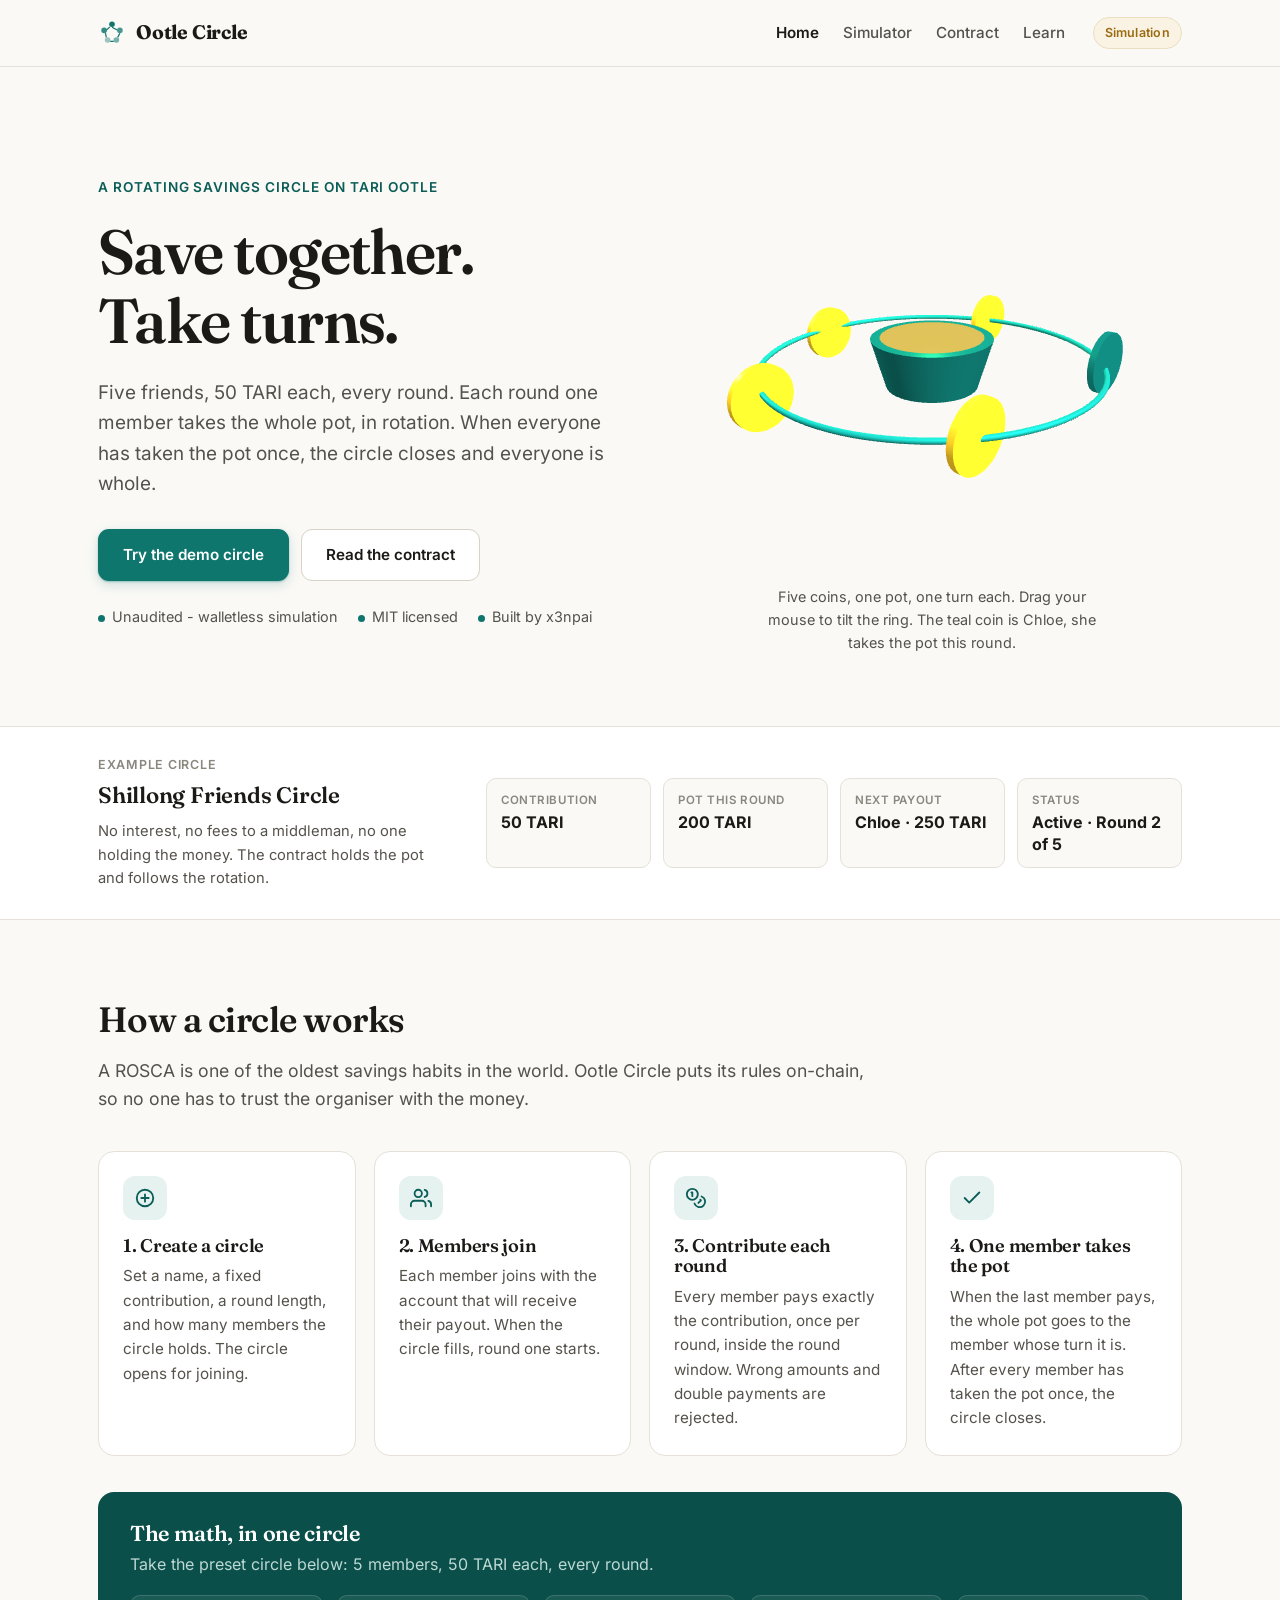
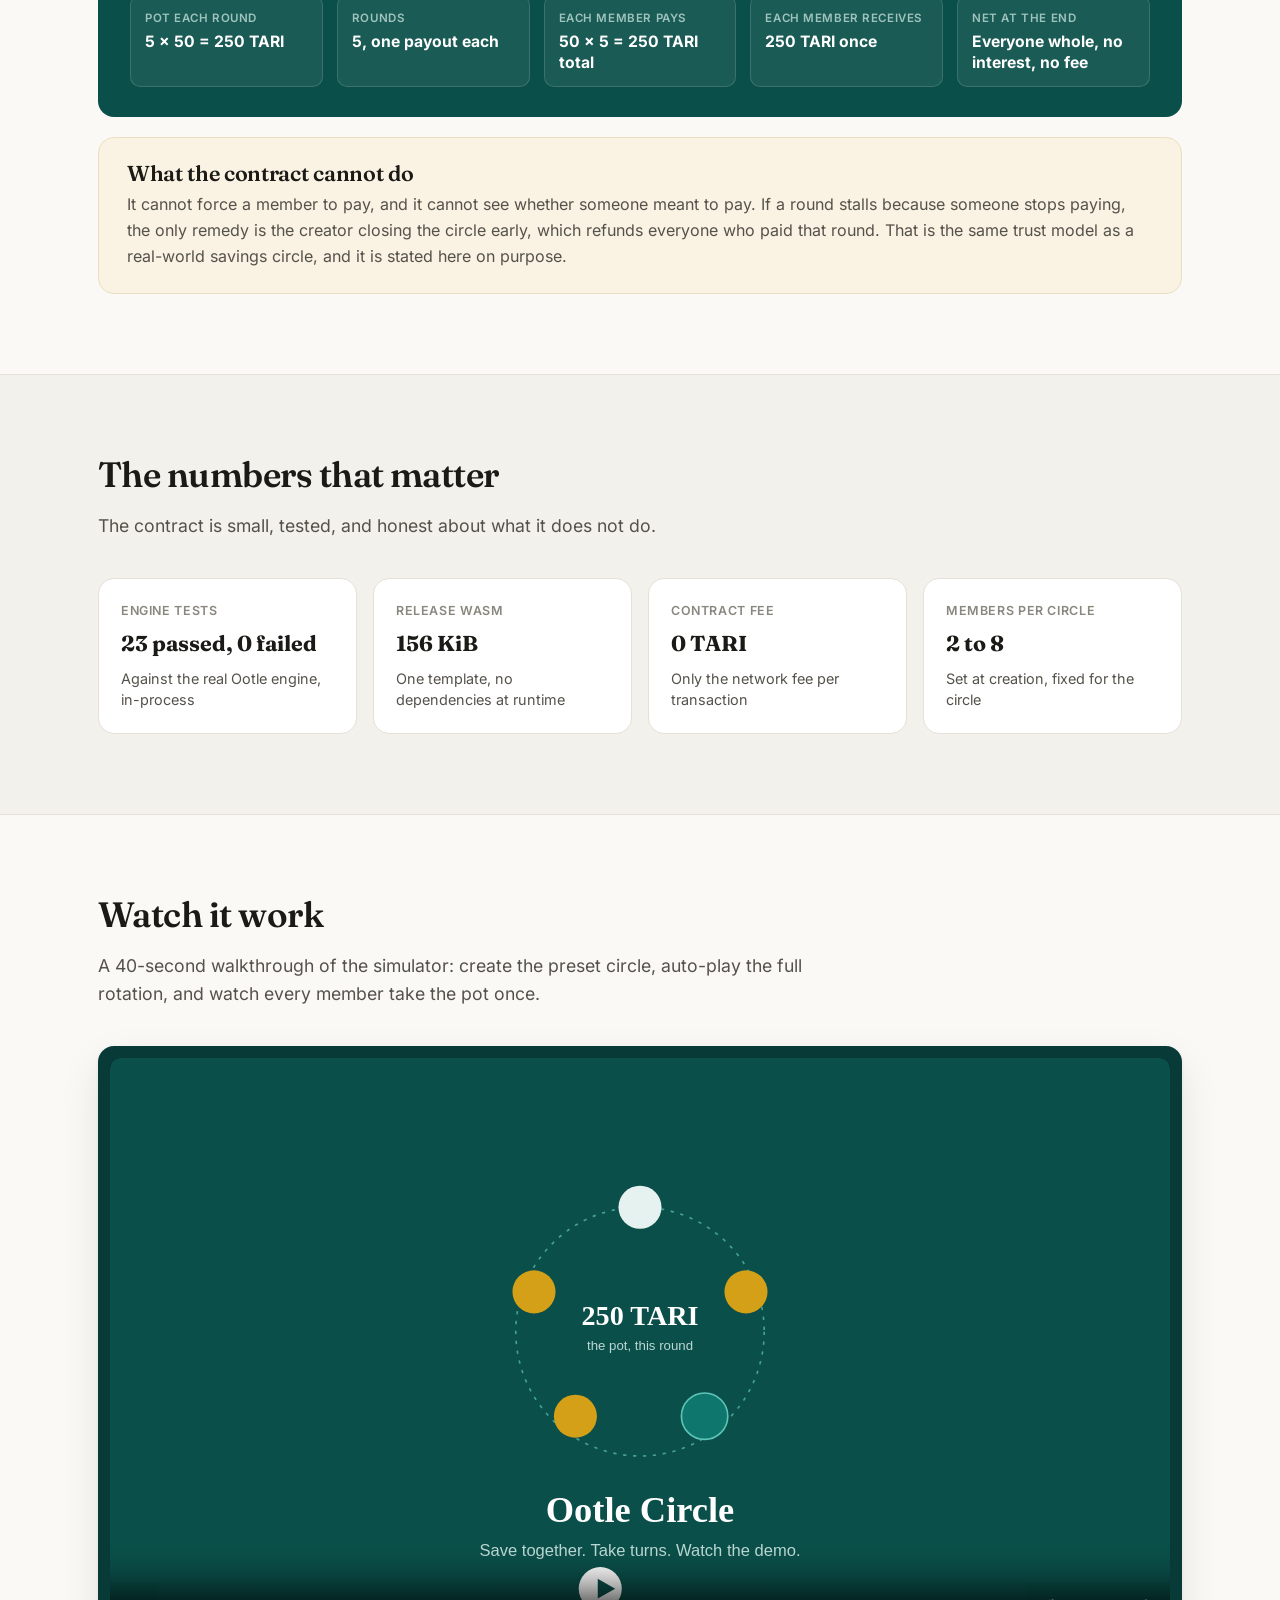
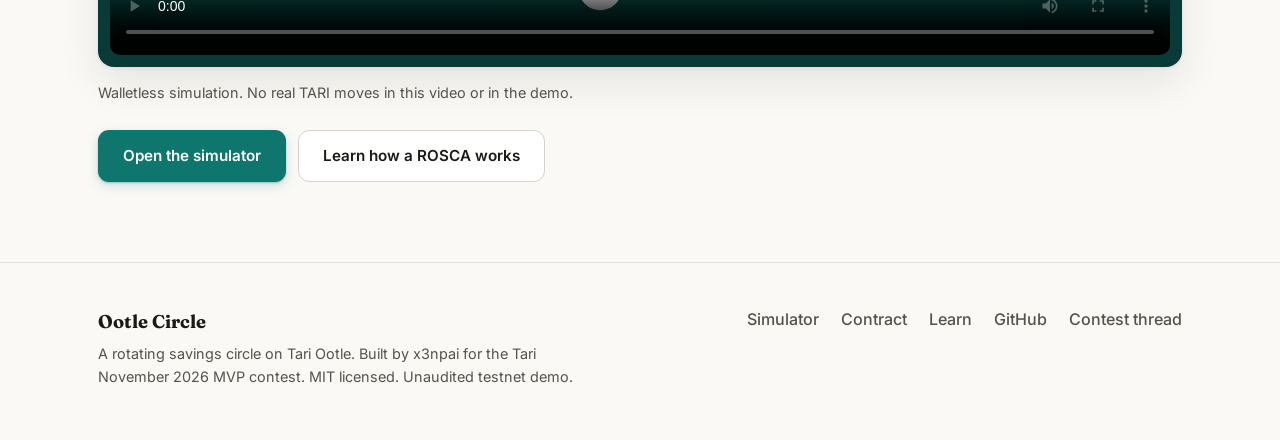
==== commit 8f9bc51b: "Multi-page site: 3D Three.js hero, simulator + calculator + stepper, contract and learn pages" ====
--- a/web/index.html
+++ b/web/index.html
@@ -15,24 +15,24 @@
 <body>
 <header class="site-header">
   <div class="wrap header-inner">
-    <a class="brand" href="#top">
+    <a class="brand" href="index.html">
       <span class="brand-mark" aria-hidden="true">
         <svg viewBox="0 0 32 32" width="28" height="28"><circle cx="16" cy="6" r="3.2" fill="#0f766e"/><circle cx="25" cy="13" r="3.2" fill="#0f766e" opacity=".75"/><circle cx="21" cy="24" r="3.2" fill="#0f766e" opacity=".55"/><circle cx="11" cy="24" r="3.2" fill="#0f766e" opacity=".4"/><circle cx="7" cy="13" r="3.2" fill="#0f766e" opacity=".85"/><path d="M16 9.5 22 12.5M25 16.2 22.5 21M18 25.5 14 25.5M9.5 21 8.5 16.2M10 12.5 13.5 9" stroke="#0f766e" stroke-width="1.4" fill="none"/></svg>
       </span>
       <span class="brand-name">Ootle Circle</span>
     </a>
     <nav class="site-nav">
-      <a href="#how">How it works</a>
-      <a href="#demo">Try it</a>
-      <a href="#contract">Contract</a>
-      <a href="#faq">FAQ</a>
+      <a href="index.html" class="active">Home</a>
+      <a href="simulator.html">Simulator</a>
+      <a href="contract.html">Contract</a>
+      <a href="learn.html">Learn</a>
     </nav>
     <span class="pill pill-testnet">Simulation</span>
   </div>
 </header>
 
 <main id="top">
-  <!-- Hero -->
+  <!-- Hero with 3D -->
   <section class="hero">
     <div class="wrap hero-inner">
       <div class="hero-copy">
@@ -40,8 +40,8 @@
         <h1>Save together.<br>Take turns.</h1>
         <p class="lede">Five friends, 50 TARI each, every round. Each round one member takes the whole pot, in rotation. When everyone has taken the pot once, the circle closes and everyone is whole.</p>
         <div class="hero-actions">
-          <a class="btn btn-primary" href="#demo">Try the demo circle</a>
-          <a class="btn btn-ghost" href="#contract">Read the contract</a>
+          <a class="btn btn-primary" href="simulator.html">Try the demo circle</a>
+          <a class="btn btn-ghost" href="contract.html">Read the contract</a>
         </div>
         <ul class="hero-badges">
           <li><span class="dot"></span>Unaudited - walletless simulation</li>
@@ -49,50 +49,9 @@
           <li><span class="dot"></span>Built by x3npai</li>
         </ul>
       </div>
-      <div class="hero-visual" aria-label="Rotation diagram for the example circle">
-        <svg class="rotation-diagram" viewBox="0 0 340 340" role="img" aria-label="Five members in a circle. Each round one member takes the 250 TARI pot.">
-          <defs>
-            <marker id="arrow-teal" viewBox="0 0 10 10" refX="8" refY="5" markerWidth="7" markerHeight="7" orient="auto-start-reverse">
-              <path d="M0 0L10 5L0 10z" fill="#0f766e"/>
-            </marker>
-          </defs>
-          <circle cx="170" cy="170" r="118" fill="none" stroke="#d8d3c7" stroke-width="1.5" stroke-dasharray="3 6"/>
-          <path d="M170 52 A118 118 0 0 1 278 134" fill="none" stroke="#0f766e" stroke-width="2" marker-end="url(#arrow-teal)"/>
-          <path d="M278 206 A118 118 0 0 1 188 287" fill="none" stroke="#0f766e" stroke-width="2" marker-end="url(#arrow-teal)"/>
-          <path d="M152 287 A118 118 0 0 1 62 206" fill="none" stroke="#0f766e" stroke-width="2" marker-end="url(#arrow-teal)"/>
-          <path d="M62 134 A118 118 0 0 1 170 52" fill="none" stroke="#0f766e" stroke-width="2" marker-end="url(#arrow-teal)"/>
-          <g class="node done">
-            <circle cx="170" cy="52" r="24" fill="#e6f2f0" stroke="#0f766e" stroke-width="1.5"/>
-            <text x="170" y="57" text-anchor="middle" class="node-num">1</text>
-            <text x="170" y="20" text-anchor="middle" class="node-name">Asha</text>
-          </g>
-          <g class="node done">
-            <circle cx="278" cy="134" r="24" fill="#e6f2f0" stroke="#0f766e" stroke-width="1.5"/>
-            <text x="278" y="139" text-anchor="middle" class="node-num">2</text>
-            <text x="312" y="139" text-anchor="middle" class="node-name">Boris</text>
-          </g>
-          <g class="node current">
-            <circle cx="239" cy="264" r="26" fill="#0f766e" stroke="#0b5d57" stroke-width="1.5"/>
-            <text x="239" y="270" text-anchor="middle" class="node-num current">3</text>
-            <text x="239" y="308" text-anchor="middle" class="node-name">Chloe</text>
-          </g>
-          <g class="node">
-            <circle cx="101" cy="264" r="24" fill="#fff" stroke="#d8d3c7" stroke-width="1.5"/>
-            <text x="101" y="269" text-anchor="middle" class="node-num">4</text>
-            <text x="101" y="308" text-anchor="middle" class="node-name">Dev</text>
-          </g>
-          <g class="node">
-            <circle cx="62" cy="134" r="24" fill="#fff" stroke="#d8d3c7" stroke-width="1.5"/>
-            <text x="62" y="139" text-anchor="middle" class="node-num">5</text>
-            <text x="28" y="139" text-anchor="middle" class="node-name">You</text>
-          </g>
-          <g class="pot">
-            <text x="170" y="162" text-anchor="middle" class="pot-amount">250 TARI</text>
-            <text x="170" y="182" text-anchor="middle" class="pot-label">the pot, this round</text>
-            <text x="170" y="202" text-anchor="middle" class="pot-next">Next: Chloe</text>
-          </g>
-        </svg>
-        <p class="hero-visual-caption">Round 2 of 5. Asha and Boris have taken the pot. Chloe takes it this round.</p>
+      <div class="hero-visual">
+        <div id="hero-3d" class="hero-3d" aria-label="3D view: five coins orbit a central pot. The teal coin is the member whose turn it is."></div>
+        <p class="hero-visual-caption">Five coins, one pot, one turn each. Drag your mouse to tilt the ring. The teal coin is Chloe, she takes the pot this round.</p>
       </div>
     </div>
   </section>
@@ -159,162 +118,35 @@
     </div>
   </section>
 
-  <!-- Demo simulator -->
-  <section id="demo" class="section section-alt">
+  <!-- Numbers -->
+  <section class="section section-alt">
     <div class="wrap">
-      <h2>Try a circle, right here</h2>
-      <p class="section-lede">This is a walletless simulation of the exact contract rules. No wallet, no network, no real TARI. Create a circle, pay rounds, and watch the pot move.</p>
-
-      <div id="sim-empty" class="sim-empty">
-        <form id="create-form" class="create-form">
-          <div class="field">
-            <label for="f-name">Circle name</label>
-            <input id="f-name" type="text" value="Shillong Friends Circle" maxlength="64" required>
-          </div>
-          <div class="field">
-            <label for="f-contribution">Contribution per round (TARI)</label>
-            <input id="f-contribution" type="number" min="1" max="100000" value="50" required>
-          </div>
-          <div class="field">
-            <label for="f-members">Members (2-8)</label>
-            <input id="f-members" type="number" min="2" max="8" value="5" required>
-          </div>
-          <div class="field">
-            <label for="f-round">Round length (epochs)</label>
-            <input id="f-round" type="number" min="1" max="10000" value="10" required>
-          </div>
-          <div class="field">
-            <label for="f-window">Join window (epochs)</label>
-            <input id="f-window" type="number" min="1" max="10000" value="5" required>
-          </div>
-          <div class="form-actions">
-            <button class="btn btn-primary" type="submit">Create circle</button>
-            <button class="btn btn-ghost" type="button" id="btn-preset">Load the preset circle</button>
-          </div>
-          <p class="form-note">You are the creator and member 1. The other members are simulated so you can run a full rotation in a minute.</p>
-        </form>
-      </div>
-
-      <div id="sim-live" class="sim-live" hidden>
-        <div class="sim-grid">
-          <div class="sim-main">
-            <div class="sim-head">
-              <div>
-                <p class="card-label">Circle</p>
-                <h3 id="sim-name">-</h3>
-              </div>
-              <span id="sim-status" class="status">-</span>
-            </div>
-            <dl class="sim-stats">
-              <div><dt>Contribution</dt><dd id="sim-contribution">-</dd></div>
-              <div><dt>Pot</dt><dd id="sim-pot">-</dd></div>
-              <div><dt>Round</dt><dd id="sim-round">-</dd></div>
-              <div><dt>Round ends</dt><dd id="sim-deadline">-</dd></div>
-              <div><dt>Epoch</dt><dd id="sim-epoch">-</dd></div>
-              <div><dt>Next payout</dt><dd id="sim-next">-</dd></div>
-            </dl>
-            <div class="epoch-controls">
-              <span class="epoch-label">Simulated epoch clock</span>
-              <button class="btn btn-small" type="button" id="btn-epoch-1">+1 epoch</button>
-              <button class="btn btn-small" type="button" id="btn-epoch-5">+5 epochs</button>
-              <button class="btn btn-small" type="button" id="btn-epoch-10">+10 epochs</button>
-              <button class="btn btn-small" type="button" id="btn-miss">Simulate a missed payment</button>
-            </div>
-            <h4>Rotation schedule</h4>
-            <ol id="sim-members" class="rotation rotation-live"></ol>
-            <div class="sim-actions">
-              <button class="btn btn-primary" type="button" id="btn-autoplay">Auto-play the full rotation</button>
-              <button class="btn btn-ghost" type="button" id="btn-close-early">Close early (creator) - refund this round</button>
-              <button class="btn btn-ghost" type="button" id="btn-cancel">Cancel circle</button>
-              <button class="btn btn-ghost" type="button" id="btn-reset">Start over</button>
-            </div>
-            <p id="sim-message" class="sim-message" role="status"></p>
-          </div>
-          <aside class="sim-log">
-            <h4>Circle log</h4>
-            <ol id="sim-events" class="event-log"></ol>
-          </aside>
-        </div>
-      </div>
+      <h2>The numbers that matter</h2>
+      <p class="section-lede">The contract is small, tested, and honest about what it does not do.</p>
+      <dl class="numbers-grid">
+        <div><dt>Engine tests</dt><dd>23 passed, 0 failed</dd><dd class="sub">Against the real Ootle engine, in-process</dd></div>
+        <div><dt>Release WASM</dt><dd>156 KiB</dd><dd class="sub">One template, no dependencies at runtime</dd></div>
+        <div><dt>Contract fee</dt><dd>0 TARI</dd><dd class="sub">Only the network fee per transaction</dd></div>
+        <div><dt>Members per circle</dt><dd>2 to 8</dd><dd class="sub">Set at creation, fixed for the circle</dd></div>
+      </dl>
     </div>
   </section>
 
-  <!-- Contract -->
-  <section id="contract" class="section section-dark">
+  <!-- Demo video -->
+  <section class="section">
     <div class="wrap">
-      <h2>The contract</h2>
-      <p class="section-lede">A Rust template for Tari Ootle, compiled to WASM. The same rules you just tried in the simulator, enforced on-chain.</p>
-      <div class="contract-grid">
-        <article class="contract-card">
-          <h3>What is on-chain</h3>
-          <ul class="check-list">
-            <li>Circle state: name, contribution, round length, member list, pot vault, current round, status.</li>
-            <li>One fixed contribution per member per round, enforced exactly.</li>
-            <li>Automatic payout to the member whose turn it is, the moment the last member pays.</li>
-            <li>Round windows: late contributions are rejected, so a round cannot drag forever.</li>
-            <li>Early close refunds the current round; cancel closes a circle that never fills.</li>
-            <li>Every payout goes to an account that was verified to exist when the member joined.</li>
-          </ul>
-        </article>
-        <article class="contract-card">
-          <h3>Engine tests</h3>
-          <p class="test-count"><strong id="test-count">23 passed, 0 failed</strong> - engine tests against the real Ootle engine, in-process.</p>
-          <ul class="check-list">
-            <li>Full rotation: three members, three rounds, correct payouts, everyone whole at the end. A two-member rotation completes too.</li>
-            <li>Payout only when everyone has paid; pot holds the partial round until then.</li>
-            <li>Wrong amount, double payment, non-member payment, and wrong-resource payment all rejected.</li>
-            <li>Join twice, join a full circle, pay before active, and pay after the round deadline all rejected. Join at the exact fill deadline rejected; pay at the exact round deadline allowed.</li>
-            <li>Early close refunds the current round, including with no payers and after the deadline passes; only the creator can close early. Cancel and close-early rejected in the wrong state.</li>
-            <li>Cancel after the join window; cancel before it is rejected; bad create parameters rejected; public view getters report the correct state.</li>
-          </ul>
-          <p class="mono-note">Run them: <code>cargo test</code></p>
-        </article>
+      <h2>Watch it work</h2>
+      <p class="section-lede">A 40-second walkthrough of the simulator: create the preset circle, auto-play the full rotation, and watch every member take the pot once.</p>
+      <div class="video-frame">
+        <video controls preload="metadata" poster="video/poster.svg" src="video/demo.mp4">
+          Your browser does not support the video tag. Try the simulator instead.
+        </video>
       </div>
-      <div class="contract-links">
-        <a class="btn btn-primary" href="https://github.com/bshemphang/ootle-circle" target="_blank" rel="noopener">Source on GitHub</a>
-        <a class="btn btn-ghost btn-ghost-dark" href="https://ootle.tari.com/" target="_blank" rel="noopener">Ootle docs</a>
+      <p class="video-note">Walletless simulation. No real TARI moves in this video or in the demo.</p>
+      <div class="cta-row">
+        <a class="btn btn-primary" href="simulator.html">Open the simulator</a>
+        <a class="btn btn-ghost" href="learn.html">Learn how a ROSCA works</a>
       </div>
-      <div class="onchain-box">
-        <h3>On-chain status</h3>
-        <p>The template is written and tested against the real Ootle engine in-process. It is <strong>not yet published</strong> to Esmeralda testnet or mainnet, so the on-chain path below is ready but not live. Publishing is a signing step the author does from the Tari wallet: build the WASM, publish the template, then paste the template address into this page.</p>
-        <dl class="onchain-facts">
-          <div><dt>Template address</dt><dd>Not published yet</dd></div>
-          <div><dt>Network</dt><dd>Esmeralda testnet first</dd></div>
-          <div><dt>Release WASM</dt><dd>156 KiB</dd></div>
-          <div><dt>Build</dt><dd><code>cargo build --release --target wasm32-unknown-unknown</code></dd></div>
-        </dl>
-      </div>
-    </div>
-  </section>
-
-  <!-- FAQ -->
-  <section id="faq" class="section section-alt">
-    <div class="wrap faq-wrap">
-      <h2>Questions</h2>
-      <details>
-        <summary>Is this real money?</summary>
-        <p>No. The demo on this page is a simulation with play TARI. The contract itself accepts any fungible resource, and on-chain it would hold real TARI. Nothing on this page moves real funds.</p>
-      </details>
-      <details>
-        <summary>What happens if someone stops paying?</summary>
-        <p>The round stalls: no payout happens until everyone has paid. The creator can close the circle early, which refunds everyone who paid that round. Members who already took a payout keep it, because they paid their share in earlier rounds.</p>
-      </details>
-      <details>
-        <summary>Does anyone take a fee?</summary>
-        <p>No. The contract takes no fee. On-chain, the only cost is the network fee for each transaction, paid to Tari validators.</p>
-      </details>
-      <details>
-        <summary>Is the contract audited?</summary>
-        <p>No. It is unaudited. It is tested against the real Ootle engine, but that is not an audit. Do not put money you cannot afford to lose into any unaudited contract, including this one.</p>
-      </details>
-      <details>
-        <summary>Why a fixed contribution?</summary>
-        <p>A ROSCA works because everyone pays the same amount. A variable amount would let one member pay less and still take the full pot, which breaks the circle. The contract rejects any payment that is not exactly the contribution.</p>
-      </details>
-      <details>
-        <summary>Who built this?</summary>
-        <p>x3npai, for the Tari November 2026 MVP contest. The code is MIT licensed and public on GitHub.</p>
-      </details>
     </div>
   </section>
 </main>
@@ -326,13 +158,16 @@
       <p class="footer-note">A rotating savings circle on Tari Ootle. Built by x3npai for the Tari November 2026 MVP contest. MIT licensed. Unaudited testnet demo.</p>
     </div>
     <nav class="footer-nav">
+      <a href="simulator.html">Simulator</a>
+      <a href="contract.html">Contract</a>
+      <a href="learn.html">Learn</a>
       <a href="https://github.com/bshemphang/ootle-circle" target="_blank" rel="noopener">GitHub</a>
       <a href="https://community.tari.com/t/november-build-contest-thread-mvp/520" target="_blank" rel="noopener">Contest thread</a>
-      <a href="https://ootle.tari.com/" target="_blank" rel="noopener">Ootle docs</a>
     </nav>
   </div>
 </footer>
 
-<script src="app.js"></script>
+<script src="vendor/three.min.js"></script>
+<script src="hero3d.js"></script>
 </body>
 </html>
--- a/web/styles.css
+++ b/web/styles.css
@@ -466,9 +466,128 @@
 .footer-inner { display: flex; justify-content: space-between; gap: 32px; flex-wrap: wrap; }
 .footer-brand { font-family: "Fraunces", Georgia, serif; font-weight: 700; font-size: 1.15rem; margin: 0 0 6px; }
 .footer-note { font-size: .9rem; color: var(--ink-soft); max-width: 34em; margin: 0; }
-.footer-nav { display: flex; gap: 22px; align-items: flex-start; }
+.footer-nav { display: flex; gap: 10px 22px; align-items: flex-start; flex-wrap: wrap; }
 .footer-nav a { color: var(--ink-soft); text-decoration: none; font-weight: 500; }
 .footer-nav a:hover { color: var(--ink); }
+
+/* Nav active state */
+.site-nav a.active { color: var(--ink); font-weight: 600; }
+
+/* 3D hero */
+.hero-3d { width: 100%; height: 420px; }
+.hero-3d canvas { width: 100% !important; height: 100% !important; display: block; }
+
+/* Page head (inner pages) */
+.page-head { padding: 64px 0 8px; }
+.page-head h1 { font-size: 3rem; margin-bottom: 16px; letter-spacing: -0.02em; }
+
+/* Numbers grid */
+.numbers-grid {
+  display: grid;
+  grid-template-columns: repeat(4, 1fr);
+  gap: 16px;
+  margin: 0;
+}
+.numbers-grid div {
+  background: var(--surface);
+  border: 1px solid var(--line);
+  border-radius: var(--radius);
+  padding: 22px;
+}
+.numbers-grid dt {
+  font-size: .78rem;
+  font-weight: 600;
+  letter-spacing: .05em;
+  text-transform: uppercase;
+  color: var(--ink-faint);
+}
+.numbers-grid dd { margin: 6px 0 0; font-weight: 700; font-size: 1.35rem; font-family: "Fraunces", Georgia, serif; }
+.numbers-grid dd.sub { margin-top: 6px; font-family: "Inter", system-ui, sans-serif; font-weight: 400; font-size: .9rem; color: var(--ink-soft); line-height: 1.5; }
+
+/* Video */
+.video-frame {
+  background: var(--accent-dark);
+  border-radius: var(--radius);
+  padding: 12px;
+  box-shadow: var(--shadow-lg);
+}
+.video-frame video { width: 100%; height: auto; display: block; border-radius: 10px; background: #000; }
+.video-note { font-size: .9rem; color: var(--ink-soft); margin: 14px 0 0; }
+.cta-row { display: flex; gap: 12px; flex-wrap: wrap; margin-top: 26px; }
+
+/* Calculator */
+.calc {
+  background: var(--surface);
+  border: 1px solid var(--line);
+  border-radius: var(--radius);
+  box-shadow: var(--shadow);
+  padding: 30px;
+}
+.calc-controls { display: grid; grid-template-columns: repeat(3, 1fr); gap: 22px; margin-bottom: 24px; }
+.calc-field label { display: block; font-size: .92rem; font-weight: 600; margin-bottom: 10px; }
+.calc-field label output { color: var(--accent-ink); }
+.calc-field input[type="range"] { width: 100%; accent-color: var(--accent); }
+.calc-results {
+  display: grid;
+  grid-template-columns: repeat(4, 1fr);
+  gap: 12px;
+  margin: 0 0 18px;
+}
+.calc-results div {
+  background: var(--bg);
+  border: 1px solid var(--line);
+  border-radius: var(--radius-sm);
+  padding: 13px 14px;
+}
+.calc-results dt {
+  font-size: .72rem;
+  font-weight: 600;
+  letter-spacing: .05em;
+  text-transform: uppercase;
+  color: var(--ink-faint);
+}
+.calc-results dd { margin: 3px 0 0; font-weight: 700; font-size: 1.05rem; }
+.calc-note { font-size: .92rem; color: var(--ink-soft); margin: 0; }
+
+/* Stepper */
+.stepper {
+  background: var(--surface);
+  border: 1px solid var(--line);
+  border-radius: var(--radius);
+  box-shadow: var(--shadow);
+  padding: 30px;
+}
+.stepper-controls { display: flex; align-items: center; gap: 12px; flex-wrap: wrap; margin-bottom: 20px; }
+.stepper-state { font-weight: 600; color: var(--accent-ink); }
+.stepper-list { margin-bottom: 16px; }
+.stepper-list li { border: 1px solid var(--line); margin-bottom: 6px; background: var(--bg); }
+.stepper-note { font-size: .95rem; color: var(--ink-soft); margin: 0; }
+
+/* Comparison table */
+.compare { overflow-x: auto; margin-bottom: 16px; }
+.compare-table { width: 100%; border-collapse: collapse; background: var(--surface); border: 1px solid var(--line); border-radius: var(--radius); overflow: hidden; }
+.compare-table th, .compare-table td { padding: 13px 16px; text-align: left; font-size: .95rem; border-bottom: 1px solid var(--line); }
+.compare-table thead th { background: var(--accent-deep); color: #fff; font-weight: 600; }
+.compare-table thead th:first-child { background: var(--accent-dark); }
+.compare-table tbody th { font-weight: 600; color: var(--ink); background: var(--bg); width: 220px; }
+.compare-table tbody tr:last-child th, .compare-table tbody tr:last-child td { border-bottom: none; }
+.compare-table td { color: var(--ink-soft); }
+.compare-note { font-size: .95rem; color: var(--ink-soft); margin: 0; max-width: 44em; }
+
+/* Responsive additions */
+@media (max-width: 900px) {
+  .numbers-grid { grid-template-columns: 1fr 1fr; }
+  .calc-controls { grid-template-columns: 1fr; }
+  .calc-results { grid-template-columns: 1fr 1fr; }
+  .hero-3d { height: 340px; }
+  .page-head h1 { font-size: 2.4rem; }
+}
+@media (max-width: 600px) {
+  .numbers-grid { grid-template-columns: 1fr; }
+  .calc-results { grid-template-columns: 1fr; }
+  .hero-3d { height: 300px; }
+  .compare-table tbody th { width: auto; }
+}
 
 /* Responsive */
 @media (max-width: 900px) {
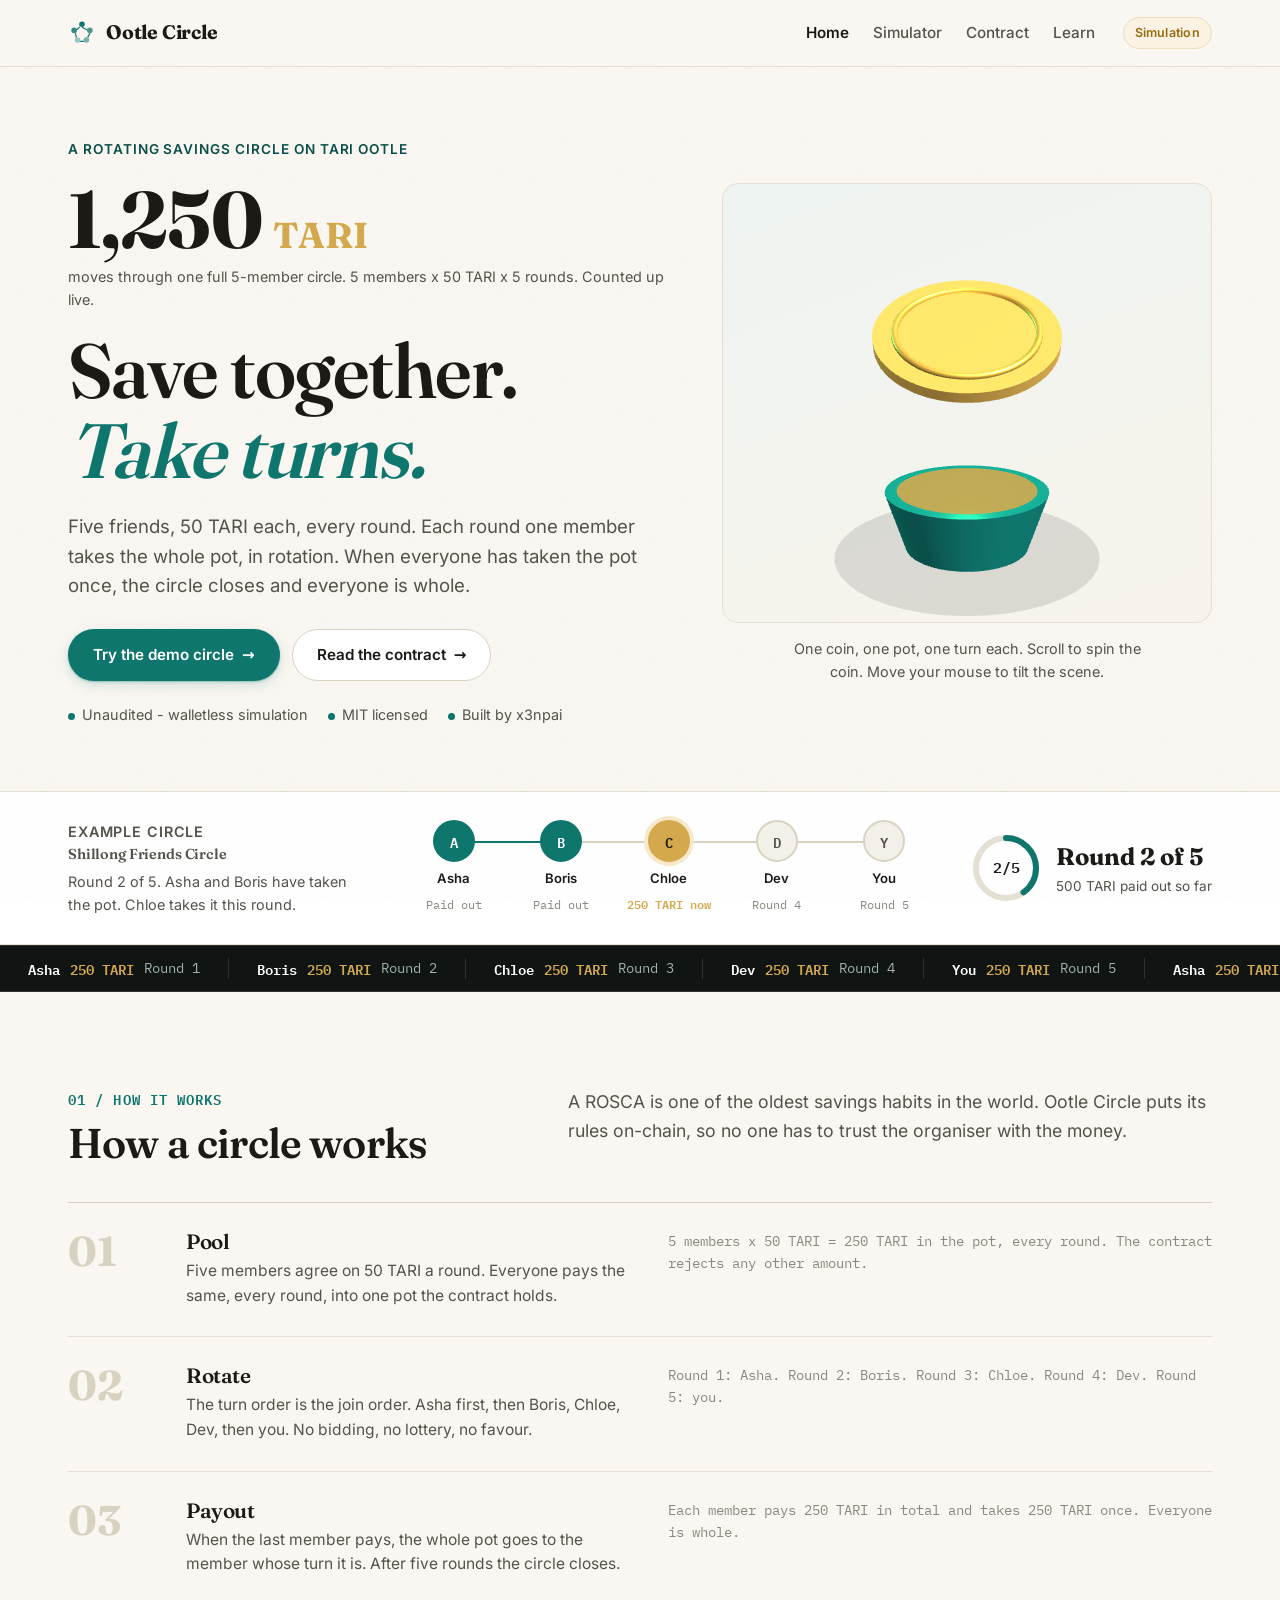
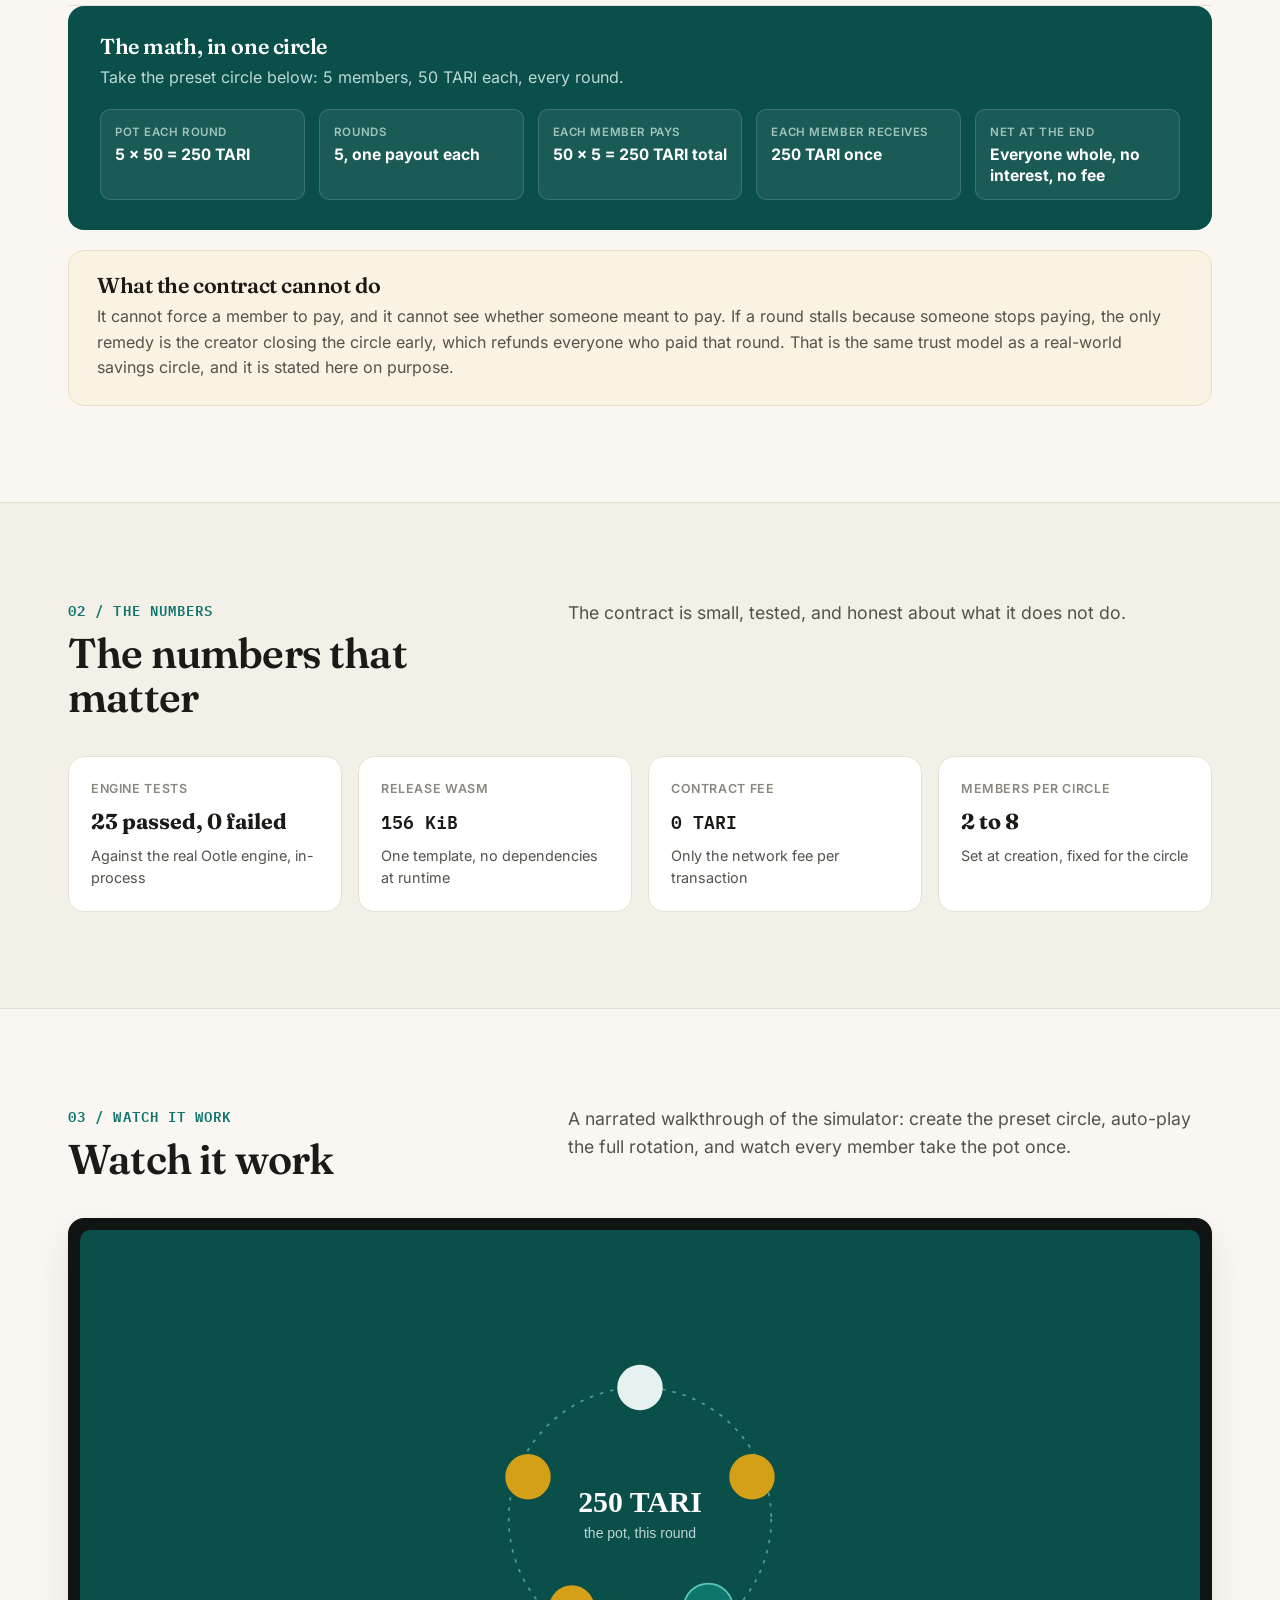
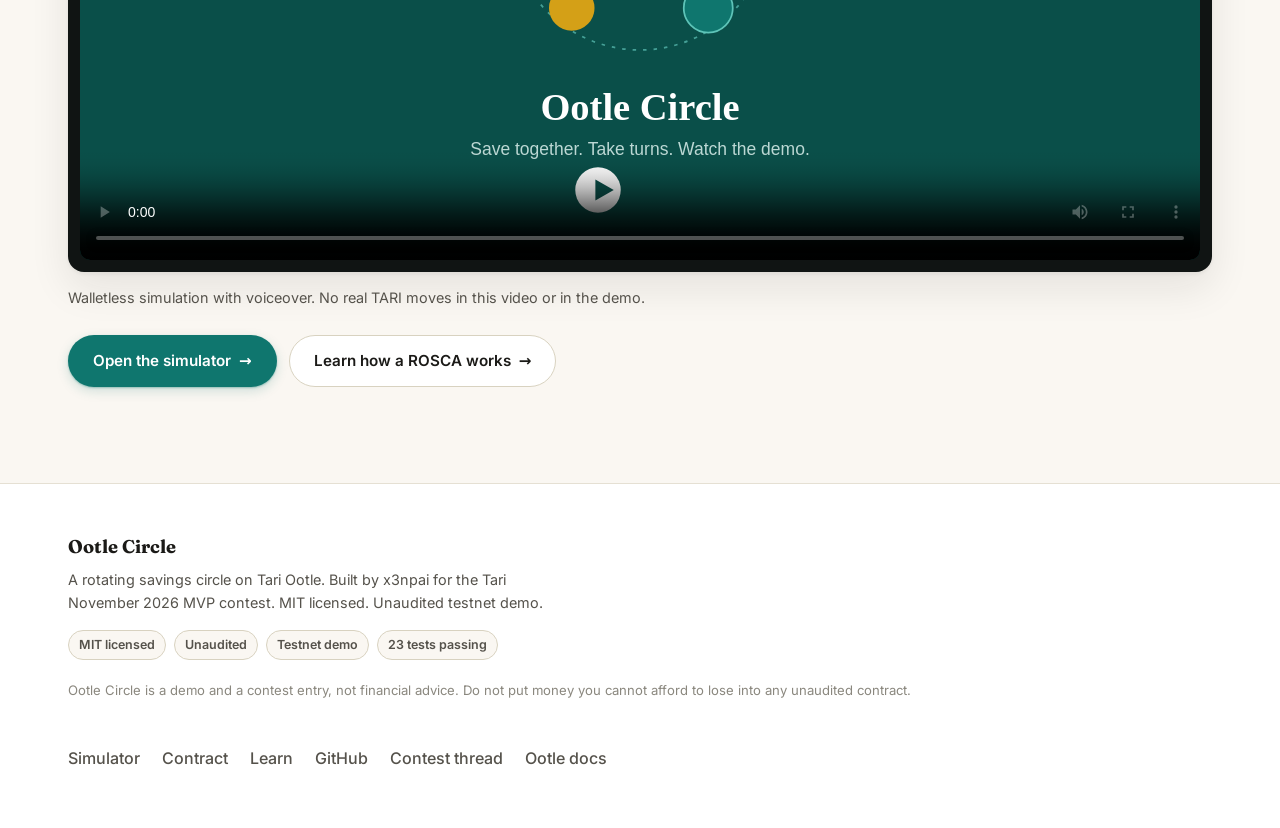
==== commit 9ad62e56: "Qwen4-Max redesign: editorial system, mono numerals, circle strip, ticker, payout timeline, contract" ====
--- a/web/index.html
+++ b/web/index.html
@@ -4,7 +4,7 @@
 <meta charset="utf-8">
 <meta name="viewport" content="width=device-width, initial-scale=1">
 <title>Ootle Circle - Rotating savings circles on Tari</title>
-<meta name="description" content="Ootle Circle is a rotating savings circle (ROSCA) on Tari Ootle. Members contribute a fixed amount of TARI every round; each round one member, in rotation, takes the whole pot.">
+<meta name="description" content="Ootle Circle is a rotating savings circle (ROSCA) on Tari Ootle. Five members put in 50 TARI each round. Each round one member takes the whole 250 TARI pot. No interest, no fee, no middleman.">
 <meta property="og:title" content="Ootle Circle - Rotating savings circles on Tari">
 <meta property="og:description" content="Save together. Take turns. A ROSCA on Tari Ootle: fixed contributions, one payout per round, everyone whole at the end.">
 <meta property="og:type" content="website">
@@ -32,16 +32,20 @@
 </header>
 
 <main id="top">
-  <!-- Hero with 3D -->
+  <!-- Hero: split, oversized number, 3D panel -->
   <section class="hero">
     <div class="wrap hero-inner">
       <div class="hero-copy">
         <p class="eyebrow">A rotating savings circle on Tari Ootle</p>
-        <h1>Save together.<br>Take turns.</h1>
+        <div class="hero-number">
+          <div class="num tnum"><span id="count-total">0</span> <span class="unit">TARI</span></div>
+          <p class="cap">moves through one full 5-member circle. 5 members x 50 TARI x 5 rounds. Counted up live.</p>
+        </div>
+        <h1>Save together.<br><em>Take turns.</em></h1>
         <p class="lede">Five friends, 50 TARI each, every round. Each round one member takes the whole pot, in rotation. When everyone has taken the pot once, the circle closes and everyone is whole.</p>
         <div class="hero-actions">
-          <a class="btn btn-primary" href="simulator.html">Try the demo circle</a>
-          <a class="btn btn-ghost" href="contract.html">Read the contract</a>
+          <a class="btn btn-primary" href="simulator.html">Try the demo circle <span class="arrow" aria-hidden="true">&rarr;</span></a>
+          <a class="btn btn-ghost" href="contract.html">Read the contract <span class="arrow" aria-hidden="true">&rarr;</span></a>
         </div>
         <ul class="hero-badges">
           <li><span class="dot"></span>Unaudited - walletless simulation</li>
@@ -50,57 +54,82 @@
         </ul>
       </div>
       <div class="hero-visual">
-        <div id="hero-3d" class="hero-3d" aria-label="3D view: five coins orbit a central pot. The teal coin is the member whose turn it is."></div>
-        <p class="hero-visual-caption">Five coins, one pot, one turn each. Drag your mouse to tilt the ring. The teal coin is Chloe, she takes the pot this round.</p>
-      </div>
-    </div>
-  </section>
-
-  <!-- Example circle strip -->
-  <section class="strip">
-    <div class="wrap strip-inner">
-      <div class="strip-card">
+        <div id="hero-3d" class="hero-3d" aria-label="3D view: a gold coin and the pot it pays into. Scroll to spin the coin."></div>
+        <p class="hero-visual-caption">One coin, one pot, one turn each. Scroll to spin the coin. Move your mouse to tilt the scene.</p>
+      </div>
+    </div>
+  </section>
+
+  <!-- Circle strip: live member slots -->
+  <section class="circle-strip" aria-label="The example circle, round 2 of 5">
+    <div class="wrap circle-strip-inner">
+      <div class="circle-strip-label">
         <p class="card-label">Example circle</p>
         <p class="card-title">Shillong Friends Circle</p>
-        <p class="strip-note">No interest, no fees to a middleman, no one holding the money. The contract holds the pot and follows the rotation.</p>
-      </div>
-      <dl class="strip-stats">
-        <div><dt>Contribution</dt><dd>50 TARI</dd></div>
-        <div><dt>Pot this round</dt><dd>200 TARI</dd></div>
-        <div><dt>Next payout</dt><dd>Chloe · 250 TARI</dd></div>
-        <div><dt>Status</dt><dd>Active · Round 2 of 5</dd></div>
-      </dl>
-    </div>
-  </section>
-
-  <!-- How it works -->
+        <p>Round 2 of 5. Asha and Boris have taken the pot. Chloe takes it this round.</p>
+      </div>
+      <div class="member-slots">
+        <div class="member-slot done"><span class="avatar">A</span><span class="who">Asha</span><span class="amt">Paid out</span></div>
+        <div class="member-slot done"><span class="avatar">B</span><span class="who">Boris</span><span class="amt">Paid out</span></div>
+        <div class="member-slot current"><span class="avatar">C</span><span class="who">Chloe</span><span class="amt">250 TARI now</span></div>
+        <div class="member-slot"><span class="avatar">D</span><span class="who">Dev</span><span class="amt">Round 4</span></div>
+        <div class="member-slot"><span class="avatar">Y</span><span class="who">You</span><span class="amt">Round 5</span></div>
+      </div>
+      <div class="progress-ring" aria-label="Round 2 of 5 complete">
+        <svg width="72" height="72" viewBox="0 0 72 72" role="img" aria-label="2 of 5 rounds complete">
+          <circle cx="36" cy="36" r="30" fill="none" stroke="#e5e0d3" stroke-width="6"/>
+          <circle cx="36" cy="36" r="30" fill="none" stroke="#0f766e" stroke-width="6" stroke-linecap="round" stroke-dasharray="188.5" stroke-dashoffset="113.1" transform="rotate(-90 36 36)"/>
+          <text x="36" y="41" text-anchor="middle" font-family="IBM Plex Mono, monospace" font-size="15" font-weight="600" fill="#1b1a17">2/5</text>
+        </svg>
+        <div><div class="ring-num">Round 2 of 5</div><div class="ring-cap">500 TARI paid out so far</div></div>
+      </div>
+    </div>
+  </section>
+
+  <!-- Ticker -->
+  <div class="ticker" aria-hidden="true">
+    <div class="ticker-track" id="ticker-track">
+      <span class="ticker-item"><span class="t-name">Asha</span><span class="t-amt">250 TARI</span><span class="t-meta">Round 1</span></span>
+      <span class="ticker-item"><span class="t-name">Boris</span><span class="t-amt">250 TARI</span><span class="t-meta">Round 2</span></span>
+      <span class="ticker-item"><span class="t-name">Chloe</span><span class="t-amt">250 TARI</span><span class="t-meta">Round 3</span></span>
+      <span class="ticker-item"><span class="t-name">Dev</span><span class="t-amt">250 TARI</span><span class="t-meta">Round 4</span></span>
+      <span class="ticker-item"><span class="t-name">You</span><span class="t-amt">250 TARI</span><span class="t-meta">Round 5</span></span>
+      <span class="ticker-item"><span class="t-name">Asha</span><span class="t-amt">250 TARI</span><span class="t-meta">Round 1</span></span>
+      <span class="ticker-item"><span class="t-name">Boris</span><span class="t-amt">250 TARI</span><span class="t-meta">Round 2</span></span>
+      <span class="ticker-item"><span class="t-name">Chloe</span><span class="t-amt">250 TARI</span><span class="t-meta">Round 3</span></span>
+      <span class="ticker-item"><span class="t-name">Dev</span><span class="t-amt">250 TARI</span><span class="t-meta">Round 4</span></span>
+      <span class="ticker-item"><span class="t-name">You</span><span class="t-amt">250 TARI</span><span class="t-meta">Round 5</span></span>
+    </div>
+  </div>
+
+  <!-- How it works: editorial numbered list -->
   <section id="how" class="section">
     <div class="wrap">
-      <h2>How a circle works</h2>
-      <p class="section-lede">A ROSCA is one of the oldest savings habits in the world. Ootle Circle puts its rules on-chain, so no one has to trust the organiser with the money.</p>
-      <div class="steps">
-        <article class="step">
-          <span class="step-icon" aria-hidden="true"><svg viewBox="0 0 24 24" width="22" height="22" fill="none" stroke="currentColor" stroke-width="2" stroke-linecap="round" stroke-linejoin="round"><circle cx="12" cy="12" r="9"/><path d="M12 8v8M8 12h8"/></svg></span>
-          <h3>1. Create a circle</h3>
-          <p>Set a name, a fixed contribution, a round length, and how many members the circle holds. The circle opens for joining.</p>
-        </article>
-        <article class="step">
-          <span class="step-icon" aria-hidden="true"><svg viewBox="0 0 24 24" width="22" height="22" fill="none" stroke="currentColor" stroke-width="2" stroke-linecap="round" stroke-linejoin="round"><path d="M17 21v-2a4 4 0 0 0-4-4H5a4 4 0 0 0-4 4v2"/><circle cx="9" cy="7" r="4"/><path d="M23 21v-2a4 4 0 0 0-3-3.87M16 3.13a4 4 0 0 1 0 7.75"/></svg></span>
-          <h3>2. Members join</h3>
-          <p>Each member joins with the account that will receive their payout. When the circle fills, round one starts.</p>
-        </article>
-        <article class="step">
-          <span class="step-icon" aria-hidden="true"><svg viewBox="0 0 24 24" width="22" height="22" fill="none" stroke="currentColor" stroke-width="2" stroke-linecap="round" stroke-linejoin="round"><circle cx="8" cy="8" r="6"/><path d="M18.09 10.37A6 6 0 1 1 10.34 18M7 6h1v4"/><path d="M16.71 13.88l.7.71-2.82 2.82"/></svg></span>
-          <h3>3. Contribute each round</h3>
-          <p>Every member pays exactly the contribution, once per round, inside the round window. Wrong amounts and double payments are rejected.</p>
-        </article>
-        <article class="step">
-          <span class="step-icon" aria-hidden="true"><svg viewBox="0 0 24 24" width="22" height="22" fill="none" stroke="currentColor" stroke-width="2" stroke-linecap="round" stroke-linejoin="round"><path d="M20 6L9 17l-5-5"/></svg></span>
-          <h3>4. One member takes the pot</h3>
-          <p>When the last member pays, the whole pot goes to the member whose turn it is. After every member has taken the pot once, the circle closes.</p>
-        </article>
-      </div>
-      <div class="math-strip">
+      <div class="section-head reveal">
+        <div>
+          <span class="section-num">01 / HOW IT WORKS</span>
+          <h2>How a circle works</h2>
+        </div>
+        <p class="section-lede">A ROSCA is one of the oldest savings habits in the world. Ootle Circle puts its rules on-chain, so no one has to trust the organiser with the money.</p>
+      </div>
+      <div class="editorial-list">
+        <div class="editorial-item reveal">
+          <span class="num">01</span>
+          <div><h3>Pool</h3><p>Five members agree on 50 TARI a round. Everyone pays the same, every round, into one pot the contract holds.</p></div>
+          <p class="detail">5 members x 50 TARI = 250 TARI in the pot, every round. The contract rejects any other amount.</p>
+        </div>
+        <div class="editorial-item reveal">
+          <span class="num">02</span>
+          <div><h3>Rotate</h3><p>The turn order is the join order. Asha first, then Boris, Chloe, Dev, then you. No bidding, no lottery, no favour.</p></div>
+          <p class="detail">Round 1: Asha. Round 2: Boris. Round 3: Chloe. Round 4: Dev. Round 5: you.</p>
+        </div>
+        <div class="editorial-item reveal">
+          <span class="num">03</span>
+          <div><h3>Payout</h3><p>When the last member pays, the whole pot goes to the member whose turn it is. After five rounds the circle closes.</p></div>
+          <p class="detail">Each member pays 250 TARI in total and takes 250 TARI once. Everyone is whole.</p>
+        </div>
+      </div>
+      <div class="math-strip reveal">
         <h3>The math, in one circle</h3>
         <p>Take the preset circle below: 5 members, 50 TARI each, every round.</p>
         <dl class="math-facts">
@@ -111,7 +140,7 @@
           <div><dt>Net at the end</dt><dd>Everyone whole, no interest, no fee</dd></div>
         </dl>
       </div>
-      <div class="honest-box">
+      <div class="honest-box reveal">
         <h3>What the contract cannot do</h3>
         <p>It cannot force a member to pay, and it cannot see whether someone meant to pay. If a round stalls because someone stops paying, the only remedy is the creator closing the circle early, which refunds everyone who paid that round. That is the same trust model as a real-world savings circle, and it is stated here on purpose.</p>
       </div>
@@ -121,13 +150,18 @@
   <!-- Numbers -->
   <section class="section section-alt">
     <div class="wrap">
-      <h2>The numbers that matter</h2>
-      <p class="section-lede">The contract is small, tested, and honest about what it does not do.</p>
+      <div class="section-head reveal">
+        <div>
+          <span class="section-num">02 / THE NUMBERS</span>
+          <h2>The numbers that matter</h2>
+        </div>
+        <p class="section-lede">The contract is small, tested, and honest about what it does not do.</p>
+      </div>
       <dl class="numbers-grid">
-        <div><dt>Engine tests</dt><dd>23 passed, 0 failed</dd><dd class="sub">Against the real Ootle engine, in-process</dd></div>
-        <div><dt>Release WASM</dt><dd>156 KiB</dd><dd class="sub">One template, no dependencies at runtime</dd></div>
-        <div><dt>Contract fee</dt><dd>0 TARI</dd><dd class="sub">Only the network fee per transaction</dd></div>
-        <div><dt>Members per circle</dt><dd>2 to 8</dd><dd class="sub">Set at creation, fixed for the circle</dd></div>
+        <div><dt>Engine tests</dt><dd><span class="tnum">23 passed, 0 failed</span></dd><dd class="sub">Against the real Ootle engine, in-process</dd></div>
+        <div><dt>Release WASM</dt><dd><span class="mono">156 KiB</span></dd><dd class="sub">One template, no dependencies at runtime</dd></div>
+        <div><dt>Contract fee</dt><dd><span class="mono">0 TARI</span></dd><dd class="sub">Only the network fee per transaction</dd></div>
+        <div><dt>Members per circle</dt><dd><span class="tnum">2 to 8</span></dd><dd class="sub">Set at creation, fixed for the circle</dd></div>
       </dl>
     </div>
   </section>
@@ -135,17 +169,22 @@
   <!-- Demo video -->
   <section class="section">
     <div class="wrap">
-      <h2>Watch it work</h2>
-      <p class="section-lede">A 40-second walkthrough of the simulator: create the preset circle, auto-play the full rotation, and watch every member take the pot once.</p>
-      <div class="video-frame">
+      <div class="section-head reveal">
+        <div>
+          <span class="section-num">03 / WATCH IT WORK</span>
+          <h2>Watch it work</h2>
+        </div>
+        <p class="section-lede">A narrated walkthrough of the simulator: create the preset circle, auto-play the full rotation, and watch every member take the pot once.</p>
+      </div>
+      <div class="video-frame reveal">
         <video controls preload="metadata" poster="video/poster.svg" src="video/demo.mp4">
           Your browser does not support the video tag. Try the simulator instead.
         </video>
       </div>
-      <p class="video-note">Walletless simulation. No real TARI moves in this video or in the demo.</p>
+      <p class="video-note">Walletless simulation with voiceover. No real TARI moves in this video or in the demo.</p>
       <div class="cta-row">
-        <a class="btn btn-primary" href="simulator.html">Open the simulator</a>
-        <a class="btn btn-ghost" href="learn.html">Learn how a ROSCA works</a>
+        <a class="btn btn-primary" href="simulator.html">Open the simulator <span class="arrow" aria-hidden="true">&rarr;</span></a>
+        <a class="btn btn-ghost" href="learn.html">Learn how a ROSCA works <span class="arrow" aria-hidden="true">&rarr;</span></a>
       </div>
     </div>
   </section>
@@ -156,6 +195,10 @@
     <div>
       <p class="footer-brand">Ootle Circle</p>
       <p class="footer-note">A rotating savings circle on Tari Ootle. Built by x3npai for the Tari November 2026 MVP contest. MIT licensed. Unaudited testnet demo.</p>
+      <div class="footer-badges">
+        <span>MIT licensed</span><span>Unaudited</span><span>Testnet demo</span><span>23 tests passing</span>
+      </div>
+      <p class="footer-legal">Ootle Circle is a demo and a contest entry, not financial advice. Do not put money you cannot afford to lose into any unaudited contract.</p>
     </div>
     <nav class="footer-nav">
       <a href="simulator.html">Simulator</a>
@@ -163,11 +206,13 @@
       <a href="learn.html">Learn</a>
       <a href="https://github.com/bshemphang/ootle-circle" target="_blank" rel="noopener">GitHub</a>
       <a href="https://community.tari.com/t/november-build-contest-thread-mvp/520" target="_blank" rel="noopener">Contest thread</a>
+      <a href="https://ootle.tari.com/" target="_blank" rel="noopener">Ootle docs</a>
     </nav>
   </div>
 </footer>
 
 <script src="vendor/three.min.js"></script>
 <script src="hero3d.js"></script>
+<script src="site.js"></script>
 </body>
 </html>
--- a/web/fonts/fonts.css
+++ b/web/fonts/fonts.css
@@ -46,3 +46,27 @@
   font-display: swap;
   src: url(./inter-700.woff2) format('woff2');
 }
+/* IBM Plex Mono 400 latin, self-hosted */
+@font-face {
+  font-family: 'IBM Plex Mono';
+  font-style: normal;
+  font-weight: 400;
+  font-display: swap;
+  src: url(./ibm-plex-mono-400.woff2) format('woff2');
+}
+/* IBM Plex Mono 500 latin, self-hosted */
+@font-face {
+  font-family: 'IBM Plex Mono';
+  font-style: normal;
+  font-weight: 500;
+  font-display: swap;
+  src: url(./ibm-plex-mono-500.woff2) format('woff2');
+}
+/* IBM Plex Mono 600 latin, self-hosted */
+@font-face {
+  font-family: 'IBM Plex Mono';
+  font-style: normal;
+  font-weight: 600;
+  font-display: swap;
+  src: url(./ibm-plex-mono-600.woff2) format('woff2');
+}
--- a/web/styles.css
+++ b/web/styles.css
@@ -1,17 +1,25 @@
+/* Ootle Circle - design system (Qwen4-Max plan).
+   Tokens: deep teal actions, bright teal highlights on dark, gold for money,
+   off-white with grain. Fraunces display, Inter body, IBM Plex Mono numbers. */
 :root {
-  --bg: #faf9f6;
-  --surface: #ffffff;
-  --surface-alt: #f3f1ec;
+  --teal: #0f766e;
+  --teal-deep: #0a4f49;
+  --teal-bright: #2dd4bf;
+  --gold: #d4a94e;
+  --gold-soft: #f6e8c8;
   --ink: #1b1a17;
   --ink-soft: #55524b;
   --ink-faint: #8a877e;
-  --line: #e5e1d8;
-  --line-strong: #d8d3c7;
-  --accent: #0f766e;
-  --accent-soft: #e6f2f0;
-  --accent-ink: #0b5d57;
-  --accent-deep: #0a4f49;
-  --accent-dark: #083b37;
+  --paper: #faf7f2;
+  --surface: #ffffff;
+  --surface-alt: #f3f0e8;
+  --line: #e5e0d3;
+  --line-strong: #d8d2c0;
+  --dark: #101413;
+  --dark-surface: #171d1b;
+  --dark-line: rgba(255, 255, 255, .12);
+  --dark-text: #e8e6df;
+  --dark-muted: #9fb3ae;
   --warn: #9a6b12;
   --warn-soft: #faf3e3;
   --warn-line: #eadfbe;
@@ -21,6 +29,13 @@
   --radius-sm: 10px;
   --shadow: 0 1px 2px rgba(27, 26, 23, .05), 0 8px 24px rgba(27, 26, 23, .06);
   --shadow-lg: 0 2px 4px rgba(27, 26, 23, .06), 0 16px 40px rgba(27, 26, 23, .09);
+  --space-1: 8px; --space-2: 16px; --space-3: 24px; --space-4: 32px;
+  --space-6: 48px; --space-8: 64px; --space-12: 96px; --space-16: 128px;
+  --ease: cubic-bezier(0.22, 1, 0.36, 1);
+  --dur-hover: 150ms; --dur-state: 300ms; --dur-reveal: 600ms;
+  --font-display: "Fraunces", Georgia, "Times New Roman", serif;
+  --font-body: "Inter", system-ui, -apple-system, "Segoe UI", sans-serif;
+  --font-mono: "IBM Plex Mono", ui-monospace, "SF Mono", Menlo, monospace;
 }
 
 * { box-sizing: border-box; }
@@ -29,282 +44,268 @@
 
 body {
   margin: 0;
-  background: var(--bg);
+  background: var(--paper);
   color: var(--ink);
-  font-family: "Inter", system-ui, -apple-system, "Segoe UI", sans-serif;
+  font-family: var(--font-body);
   font-size: 16px;
   line-height: 1.6;
   -webkit-font-smoothing: antialiased;
   text-rendering: optimizeLegibility;
 }
+body::before {
+  content: "";
+  position: fixed;
+  inset: 0;
+  pointer-events: none;
+  z-index: 0;
+  opacity: .03;
+  background-image: url("data:image/svg+xml,%3Csvg xmlns='http://www.w3.org/2000/svg' width='120' height='120'%3E%3Cfilter id='n'%3E%3CfeTurbulence type='fractalNoise' baseFrequency='0.9' numOctaves='2'/%3E%3C/filter%3E%3Crect width='120' height='120' filter='url(%23n)' opacity='1'/%3E%3C/svg%3E");
+}
 
 h1, h2, h3, h4 {
-  font-family: "Fraunces", Georgia, "Times New Roman", serif;
+  font-family: var(--font-display);
   font-weight: 600;
-  line-height: 1.12;
-  letter-spacing: -0.015em;
+  line-height: 1.05;
+  letter-spacing: -0.02em;
   margin: 0 0 .5em;
 }
-
-h2 { font-size: 2.2rem; }
+h1 { font-size: clamp(2.8rem, 6vw, 5.5rem); }
+h2 { font-size: clamp(1.9rem, 3.4vw, 2.6rem); }
 h3 { font-size: 1.35rem; }
 
 p { margin: 0 0 1em; }
-
-a { color: var(--accent-ink); }
-
-.wrap { max-width: 1140px; margin: 0 auto; padding: 0 28px; }
+a { color: var(--teal-deep); }
+.mono, code { font-family: var(--font-mono); }
+.tnum { font-variant-numeric: tabular-nums; font-feature-settings: "tnum"; }
+
+.wrap { max-width: 1200px; margin: 0 auto; padding: 0 28px; position: relative; z-index: 1; }
+.wrap-wide { max-width: 1440px; }
+
+/* Scroll reveal */
+.reveal { opacity: 0; transform: translateY(12px); transition: opacity var(--dur-reveal) var(--ease), transform var(--dur-reveal) var(--ease); }
+.reveal.in { opacity: 1; transform: none; }
+@media (prefers-reduced-motion: reduce) {
+  .reveal { opacity: 1; transform: none; transition: none; }
+  html { scroll-behavior: auto; }
+}
 
 /* Header */
 .site-header {
   position: sticky;
   top: 0;
   z-index: 10;
-  background: var(--bg);
+  background: var(--paper);
   border-bottom: 1px solid var(--line);
 }
-.header-inner {
-  display: flex;
-  align-items: center;
-  gap: 28px;
-  min-height: 66px;
-}
+.header-inner { display: flex; align-items: center; gap: 28px; min-height: 66px; }
 .brand { display: flex; align-items: center; gap: 10px; text-decoration: none; color: var(--ink); }
 .brand-mark { display: flex; }
-.brand-name { font-family: "Fraunces", Georgia, serif; font-weight: 700; font-size: 1.22rem; letter-spacing: -0.01em; }
+.brand-name { font-family: var(--font-display); font-weight: 700; font-size: 1.22rem; letter-spacing: -0.01em; }
 .site-nav { display: flex; gap: 24px; margin-left: auto; }
 .site-nav a { color: var(--ink-soft); text-decoration: none; font-weight: 500; font-size: .95rem; }
 .site-nav a:hover { color: var(--ink); }
+.site-nav a.active { color: var(--ink); font-weight: 600; }
 .pill {
-  font-size: .78rem;
-  font-weight: 600;
-  letter-spacing: .02em;
-  padding: 5px 11px;
+  font-size: .78rem; font-weight: 600; letter-spacing: .02em;
+  padding: 5px 11px; border-radius: 999px; white-space: nowrap;
+}
+.pill-testnet { background: var(--warn-soft); color: var(--warn); border: 1px solid var(--warn-line); }
+
+/* Buttons: pill CTAs with arrow and hover fill */
+.btn {
+  display: inline-flex; align-items: center; gap: 8px;
+  font-family: var(--font-body);
+  font-size: .95rem; font-weight: 600;
+  padding: 13px 24px;
   border-radius: 999px;
-  white-space: nowrap;
-}
-.pill-testnet { background: var(--warn-soft); color: var(--warn); border: 1px solid var(--warn-line); }
-
-/* Buttons */
-.btn {
-  display: inline-block;
-  font-family: inherit;
-  font-size: .95rem;
-  font-weight: 600;
-  padding: 13px 24px;
-  border-radius: 11px;
   border: 1px solid transparent;
-  cursor: pointer;
-  text-decoration: none;
-  transition: background .15s, border-color .15s, transform .05s, box-shadow .15s;
-}
+  cursor: pointer; text-decoration: none;
+  transition: background var(--dur-hover) var(--ease), border-color var(--dur-hover) var(--ease), transform 80ms var(--ease), box-shadow var(--dur-hover) var(--ease);
+}
+.btn .arrow { transition: transform var(--dur-hover) var(--ease); }
+.btn:hover .arrow { transform: translateX(3px); }
 .btn:active { transform: translateY(1px); }
-.btn-primary { background: var(--accent); color: #fff; box-shadow: 0 1px 2px rgba(15, 118, 110, .35), 0 4px 12px rgba(15, 118, 110, .18); }
-.btn-primary:hover { background: var(--accent-ink); }
+.btn-primary { background: var(--teal); color: #fff; box-shadow: 0 1px 2px rgba(15, 118, 110, .35), 0 4px 12px rgba(15, 118, 110, .18); }
+.btn-primary:hover { background: var(--teal-deep); }
 .btn-ghost { background: var(--surface); color: var(--ink); border-color: var(--line-strong); }
-.btn-ghost:hover { border-color: var(--ink-faint); }
+.btn-ghost:hover { border-color: var(--ink-faint); background: var(--paper); }
 .btn-ghost-dark { background: transparent; color: #eaf4f2; border-color: rgba(255, 255, 255, .35); }
-.btn-ghost-dark:hover { border-color: rgba(255, 255, 255, .7); }
-.btn-small { padding: 8px 13px; font-size: .85rem; }
-
-/* Hero */
-.hero { padding: 84px 0 72px; }
-.hero-inner {
-  display: grid;
-  grid-template-columns: 1.02fr .98fr;
-  gap: 64px;
-  align-items: center;
-}
+.btn-ghost-dark:hover { border-color: rgba(255, 255, 255, .7); background: rgba(255, 255, 255, .06); }
+.btn-small { padding: 8px 14px; font-size: .85rem; }
+
+/* Hero: split layout, oversized number, 3D panel */
+.hero { padding: 72px 0 64px; }
+.hero-inner { display: grid; grid-template-columns: 55fr 45fr; gap: 56px; align-items: center; }
 .eyebrow {
-  font-size: .85rem;
-  font-weight: 600;
-  letter-spacing: .07em;
-  text-transform: uppercase;
-  color: var(--accent-ink);
-  margin-bottom: 18px;
-}
-.hero h1 { font-size: 3.9rem; margin-bottom: 22px; letter-spacing: -0.025em; }
-.lede { font-size: 1.18rem; color: var(--ink-soft); max-width: 32em; }
-.hero-actions { display: flex; gap: 12px; flex-wrap: wrap; margin: 30px 0 24px; }
+  font-size: .85rem; font-weight: 600; letter-spacing: .07em; text-transform: uppercase;
+  color: var(--teal-deep); margin-bottom: 18px;
+}
+.hero h1 { margin-bottom: 20px; }
+.hero h1 em { font-style: italic; color: var(--teal); }
+.lede { font-size: 1.16rem; color: var(--ink-soft); max-width: 32em; }
+.hero-actions { display: flex; gap: 12px; flex-wrap: wrap; margin: 28px 0 22px; }
 .hero-badges {
-  list-style: none;
-  margin: 0;
-  padding: 0;
-  display: flex;
-  flex-wrap: wrap;
-  gap: 8px 20px;
-  color: var(--ink-soft);
-  font-size: .9rem;
-}
-.hero-badges .dot {
-  display: inline-block;
-  width: 7px; height: 7px;
-  border-radius: 50%;
-  background: var(--accent);
-  margin-right: 7px;
-}
-
-/* Rotation diagram */
+  list-style: none; margin: 0; padding: 0;
+  display: flex; flex-wrap: wrap; gap: 8px 20px;
+  color: var(--ink-soft); font-size: .9rem;
+}
+.hero-badges .dot { display: inline-block; width: 7px; height: 7px; border-radius: 50%; background: var(--teal); margin-right: 7px; }
+
+.hero-number { margin: 0 0 20px; }
+.hero-number .num {
+  font-family: var(--font-display); font-weight: 700;
+  font-size: clamp(3.2rem, 7vw, 5rem); line-height: 1; letter-spacing: -0.02em;
+  color: var(--ink);
+}
+.hero-number .num .unit { font-size: .45em; color: var(--gold); letter-spacing: 0; }
+.hero-number .cap { font-size: .9rem; color: var(--ink-soft); margin-top: 6px; }
+
 .hero-visual { text-align: center; }
-.rotation-diagram { width: 100%; max-width: 420px; height: auto; display: block; margin: 0 auto; }
-.rotation-diagram .node-num { font-family: "Inter", system-ui, sans-serif; font-size: 15px; font-weight: 700; fill: var(--accent-ink); }
-.rotation-diagram .node-num.current { fill: #fff; }
-.rotation-diagram .node-name { font-family: "Inter", system-ui, sans-serif; font-size: 12.5px; font-weight: 600; fill: var(--ink-soft); }
-.rotation-diagram .pot-amount { font-family: "Fraunces", Georgia, serif; font-size: 24px; font-weight: 700; fill: var(--ink); }
-.rotation-diagram .pot-label { font-family: "Inter", system-ui, sans-serif; font-size: 11.5px; fill: var(--ink-faint); }
-.rotation-diagram .pot-next { font-family: "Inter", system-ui, sans-serif; font-size: 12px; font-weight: 600; fill: var(--accent-ink); }
-.hero-visual-caption { font-size: .9rem; color: var(--ink-soft); margin: 14px auto 0; max-width: 340px; }
+.hero-3d { width: 100%; height: 440px; border-radius: var(--radius); background: linear-gradient(160deg, #eef4f2, #f7f3ea); border: 1px solid var(--line); overflow: hidden; }
+.hero-3d canvas { width: 100% !important; height: 100% !important; display: block; }
+.hero-visual-caption { font-size: .9rem; color: var(--ink-soft); margin: 14px auto 0; max-width: 360px; }
+
+/* Circle strip: member slots on a connecting line */
+.circle-strip {
+  border-top: 1px solid var(--line); border-bottom: 1px solid var(--line);
+  background: var(--surface); padding: 28px 0;
+}
+.circle-strip-inner { display: flex; align-items: center; gap: 32px; flex-wrap: wrap; }
+.circle-strip-label { flex: 0 0 auto; }
+.circle-strip-label .card-title { margin: 0 0 4px; }
+.circle-strip-label p { margin: 0; font-size: .9rem; color: var(--ink-soft); max-width: 300px; }
+.member-slots { display: flex; align-items: center; gap: 0; flex: 1; min-width: 280px; }
+.member-slot { display: flex; flex-direction: column; align-items: center; gap: 6px; flex: 1; position: relative; }
+.member-slot::before {
+  content: ""; position: absolute; top: 21px; left: -50%; width: 100%; height: 2px;
+  background: var(--line-strong); z-index: 0;
+}
+.member-slot:first-child::before { display: none; }
+.member-slot.done::before { background: var(--teal); }
+.member-slot .avatar {
+  width: 42px; height: 42px; border-radius: 50%;
+  display: flex; align-items: center; justify-content: center;
+  background: var(--surface-alt); border: 2px solid var(--line-strong);
+  font-family: var(--font-mono); font-weight: 600; font-size: .9rem; color: var(--ink-soft);
+  position: relative; z-index: 1;
+}
+.member-slot.done .avatar { background: var(--teal); border-color: var(--teal); color: #fff; }
+.member-slot.current .avatar { background: var(--gold); border-color: var(--gold); color: #1b1a17; box-shadow: 0 0 0 4px var(--gold-soft); }
+.member-slot .who { font-size: .82rem; font-weight: 600; }
+.member-slot .amt { font-family: var(--font-mono); font-size: .78rem; color: var(--ink-faint); }
+.member-slot.current .amt { color: var(--gold); font-weight: 600; }
+
+/* Ticker */
+.ticker { background: var(--dark); color: var(--dark-text); overflow: hidden; border-top: 1px solid var(--dark-line); border-bottom: 1px solid var(--dark-line); }
+.ticker-track { display: flex; gap: 0; width: max-content; animation: ticker-scroll 36s linear infinite; padding: 12px 0; }
+.ticker:hover .ticker-track { animation-play-state: paused; }
+.ticker-item {
+  display: flex; align-items: center; gap: 10px; padding: 0 28px;
+  font-family: var(--font-mono); font-size: .85rem; white-space: nowrap;
+  border-right: 1px solid var(--dark-line);
+}
+.ticker-item .t-name { color: #fff; font-weight: 600; }
+.ticker-item .t-amt { color: var(--gold); font-weight: 600; }
+.ticker-item .t-meta { color: var(--dark-muted); }
+@keyframes ticker-scroll { from { transform: translateX(0); } to { transform: translateX(-50%); } }
+@media (prefers-reduced-motion: reduce) { .ticker-track { animation: none; } }
 
 /* Example strip */
-.strip { border-top: 1px solid var(--line); border-bottom: 1px solid var(--line); background: var(--surface); }
-.strip-inner {
-  display: grid;
-  grid-template-columns: 1fr 2fr;
-  gap: 40px;
-  align-items: center;
-  padding-top: 28px;
-  padding-bottom: 28px;
-}
+.strip { border-bottom: 1px solid var(--line); background: var(--surface); }
+.strip-inner { display: grid; grid-template-columns: 1fr 2fr; gap: 40px; align-items: center; padding-top: 28px; padding-bottom: 28px; }
 .card-label {
-  font-size: .78rem;
-  font-weight: 600;
-  letter-spacing: .06em;
-  text-transform: uppercase;
-  color: var(--ink-faint);
-  margin: 0 0 3px;
-}
-.card-title { font-family: "Fraunces", Georgia, serif; font-size: 1.4rem; margin: 0 0 6px; letter-spacing: -0.01em; }
+  font-size: .78rem; font-weight: 600; letter-spacing: .06em; text-transform: uppercase;
+  color: var(--ink-faint); margin: 0 0 3px;
+}
+.card-title { font-family: var(--font-display); font-size: 1.4rem; margin: 0 0 6px; letter-spacing: -0.01em; }
 .strip-note { font-size: .92rem; color: var(--ink-soft); margin: 0; }
-.strip-stats {
-  display: grid;
-  grid-template-columns: repeat(4, 1fr);
-  gap: 12px;
-  margin: 0;
-}
-.strip-stats div {
-  background: var(--bg);
-  border: 1px solid var(--line);
-  border-radius: var(--radius-sm);
-  padding: 12px 14px;
-  min-width: 0;
-}
-.strip-stats dt {
-  font-size: .72rem;
-  font-weight: 600;
-  letter-spacing: .05em;
-  text-transform: uppercase;
-  color: var(--ink-faint);
-}
+.strip-stats { display: grid; grid-template-columns: repeat(4, 1fr); gap: 12px; margin: 0; }
+.strip-stats div { background: var(--paper); border: 1px solid var(--line); border-radius: var(--radius-sm); padding: 12px 14px; min-width: 0; }
+.strip-stats dt { font-size: .72rem; font-weight: 600; letter-spacing: .05em; text-transform: uppercase; color: var(--ink-faint); }
 .strip-stats dd { margin: 3px 0 0; font-weight: 700; font-size: 1rem; line-height: 1.35; word-break: break-word; }
+.strip-stats dd .mono { font-size: .92em; }
 
 /* Status pills */
-.status {
-  font-size: .8rem;
-  font-weight: 600;
-  padding: 5px 11px;
-  border-radius: 999px;
-  white-space: nowrap;
-  flex-shrink: 0;
-}
-.status-active { background: var(--accent-soft); color: var(--accent-ink); }
+.status { font-size: .8rem; font-weight: 600; padding: 5px 11px; border-radius: 999px; white-space: nowrap; flex-shrink: 0; }
+.status-active { background: #e6f2f0; color: var(--teal-deep); }
 .status-filling { background: var(--warn-soft); color: var(--warn); }
 .status-closed { background: var(--surface-alt); color: var(--ink-soft); }
 .status-refunded { background: var(--danger-soft); color: var(--danger); }
 .status-cancelled { background: var(--surface-alt); color: var(--ink-soft); }
 
-/* Sections */
-.section { padding: 80px 0; }
+/* Sections + editorial numbers */
+.section { padding: var(--space-12) 0; }
 .section-alt { background: var(--surface-alt); border-top: 1px solid var(--line); border-bottom: 1px solid var(--line); }
-.section-dark { background: var(--accent-dark); color: #eaf4f2; }
+.section-dark { background: var(--dark); color: var(--dark-text); }
 .section-dark h2 { color: #fff; }
-.section-dark .section-lede { color: #bcd8d4; }
+.section-dark .section-lede { color: var(--dark-muted); }
 .section-lede { font-size: 1.1rem; color: var(--ink-soft); max-width: 44em; margin-bottom: 38px; }
-
-.steps {
-  display: grid;
-  grid-template-columns: repeat(4, 1fr);
-  gap: 18px;
-  margin-bottom: 36px;
-}
-.step {
-  background: var(--surface);
-  border: 1px solid var(--line);
-  border-radius: var(--radius);
-  padding: 24px;
-  display: flex;
-  flex-direction: column;
-}
-.step-icon {
-  display: inline-flex;
-  align-items: center; justify-content: center;
-  width: 44px; height: 44px;
-  border-radius: 12px;
-  background: var(--accent-soft);
-  color: var(--accent-ink);
-  margin-bottom: 16px;
-}
-.step h3 { font-size: 1.14rem; margin-bottom: 8px; }
-.step p { font-size: .95rem; color: var(--ink-soft); margin: 0; }
-
-/* Math strip: full-width band below the steps */
-.math-strip {
-  background: var(--accent-deep);
-  color: #eaf4f2;
-  border-radius: var(--radius);
-  padding: 30px 32px;
-  margin-bottom: 20px;
-}
+.section-num {
+  font-family: var(--font-mono); font-weight: 600; font-size: .85rem; letter-spacing: .08em;
+  color: var(--teal); display: block; margin-bottom: 12px;
+}
+.section-head { display: grid; grid-template-columns: 1fr 1.4fr; gap: 40px; align-items: start; margin-bottom: 36px; }
+.section-head h2 { margin: 0; }
+.section-head .section-lede { margin: 0; }
+
+/* Editorial numbered list */
+.editorial-list { border-top: 1px solid var(--line-strong); }
+.editorial-item {
+  display: grid; grid-template-columns: 90px 1fr 1.2fr; gap: 28px;
+  padding: 28px 0; border-bottom: 1px solid var(--line);
+  align-items: start; transition: background var(--dur-hover) var(--ease);
+}
+.editorial-item:hover { background: rgba(15, 118, 110, .03); }
+.editorial-item .num {
+  font-family: var(--font-display); font-weight: 700; font-size: 2.6rem; line-height: 1;
+  color: var(--line-strong); transition: color var(--dur-hover) var(--ease);
+}
+.editorial-item:hover .num { color: var(--teal); }
+.editorial-item h3 { margin: 0 0 6px; font-size: 1.3rem; }
+.editorial-item p { margin: 0; color: var(--ink-soft); font-size: .97rem; }
+.editorial-item .detail { font-family: var(--font-mono); font-size: .85rem; color: var(--ink-faint); }
+
+/* Math strip */
+.math-strip { background: var(--teal-deep); color: #eaf4f2; border-radius: var(--radius); padding: 30px 32px; margin-bottom: 20px; }
 .math-strip h3 { color: #fff; margin-bottom: 6px; }
 .math-strip p { margin: 0 0 18px; color: #bcd8d4; }
-.math-facts {
-  display: grid;
-  grid-template-columns: repeat(5, 1fr);
-  gap: 14px;
-  margin: 0;
-}
-.math-facts div {
-  background: rgba(255, 255, 255, .07);
-  border: 1px solid rgba(255, 255, 255, .14);
-  border-radius: var(--radius-sm);
-  padding: 13px 14px;
-  min-width: 0;
-}
-.math-facts dt {
-  font-size: .72rem;
-  font-weight: 600;
-  letter-spacing: .05em;
-  text-transform: uppercase;
-  color: #9fc3bd;
-}
-.math-facts dd { margin: 3px 0 0; font-weight: 700; font-size: .98rem; color: #fff; line-height: 1.35; }
-
-.honest-box {
-  background: var(--warn-soft);
-  border: 1px solid var(--warn-line);
-  border-radius: var(--radius);
-  padding: 24px 28px;
-}
+.math-facts { display: grid; grid-template-columns: repeat(5, 1fr); gap: 14px; margin: 0; }
+.math-facts div { background: rgba(255, 255, 255, .07); border: 1px solid rgba(255, 255, 255, .14); border-radius: var(--radius-sm); padding: 13px 14px; min-width: 0; }
+.math-facts dt { font-size: .72rem; font-weight: 600; letter-spacing: .05em; text-transform: uppercase; color: #9fc3bd; }
+.math-facts dd { margin: 3px 0 0; font-weight: 700; font-size: .98rem; color: #fff; line-height: 1.35; font-variant-numeric: tabular-nums; }
+
+.honest-box { background: var(--warn-soft); border: 1px solid var(--warn-line); border-radius: var(--radius); padding: 24px 28px; }
 .honest-box h3 { margin-bottom: 6px; }
 .honest-box p { margin: 0; color: var(--ink-soft); }
 
+/* Numbers grid */
+.numbers-grid { display: grid; grid-template-columns: repeat(4, 1fr); gap: 16px; margin: 0; }
+.numbers-grid div { background: var(--surface); border: 1px solid var(--line); border-radius: var(--radius); padding: 22px; }
+.numbers-grid dt { font-size: .78rem; font-weight: 600; letter-spacing: .05em; text-transform: uppercase; color: var(--ink-faint); }
+.numbers-grid dd { margin: 6px 0 0; font-weight: 700; font-size: 1.35rem; font-family: var(--font-display); }
+.numbers-grid dd.sub { margin-top: 6px; font-family: var(--font-body); font-weight: 400; font-size: .9rem; color: var(--ink-soft); line-height: 1.5; }
+.numbers-grid dd .mono { font-size: .85em; }
+
+/* Video */
+.video-frame { background: var(--dark); border-radius: var(--radius); padding: 12px; box-shadow: var(--shadow-lg); }
+.video-frame video { width: 100%; height: auto; display: block; border-radius: 10px; background: #000; }
+.video-note { font-size: .9rem; color: var(--ink-soft); margin: 14px 0 0; }
+.cta-row { display: flex; gap: 12px; flex-wrap: wrap; margin-top: 26px; }
+
+/* Page head */
+.page-head { padding: 64px 0 8px; }
+.page-head h1 { font-size: clamp(2.4rem, 5vw, 3.4rem); margin-bottom: 16px; }
+
 /* Simulator */
 .sim-empty { background: var(--surface); border: 1px solid var(--line); border-radius: var(--radius); box-shadow: var(--shadow); padding: 30px; }
-.create-form {
-  display: grid;
-  grid-template-columns: repeat(3, 1fr);
-  gap: 18px 20px;
-}
+.create-form { display: grid; grid-template-columns: repeat(3, 1fr); gap: 18px 20px; }
 .field label { display: block; font-size: .85rem; font-weight: 600; margin-bottom: 7px; }
 .field input {
-  width: 100%;
-  font: inherit;
-  padding: 11px 13px;
-  border: 1px solid var(--line-strong);
-  border-radius: var(--radius-sm);
-  background: var(--bg);
-  color: var(--ink);
-}
-.field input:focus { outline: 2px solid var(--accent); outline-offset: 1px; border-color: var(--accent); }
+  width: 100%; font: inherit; padding: 11px 13px;
+  border: 1px solid var(--line-strong); border-radius: var(--radius-sm);
+  background: var(--paper); color: var(--ink);
+}
+.field input:focus { outline: 2px solid var(--teal); outline-offset: 1px; border-color: var(--teal); }
 .form-actions { grid-column: 1 / -1; display: flex; gap: 12px; flex-wrap: wrap; }
 .form-note { grid-column: 1 / -1; margin: 0; font-size: .9rem; color: var(--ink-soft); }
 
@@ -313,286 +314,262 @@
 .sim-head { display: flex; justify-content: space-between; align-items: flex-start; gap: 12px; margin-bottom: 18px; }
 .sim-head h3 { margin: 0; font-size: 1.5rem; }
 .sim-stats { display: grid; grid-template-columns: repeat(3, 1fr); gap: 12px; margin: 0 0 18px; }
-.sim-stats div {
-  background: var(--bg);
-  border: 1px solid var(--line);
-  border-radius: var(--radius-sm);
-  padding: 11px 12px;
-  min-width: 0;
-}
-.sim-stats dt {
-  font-size: .72rem;
-  font-weight: 600;
-  letter-spacing: .05em;
-  text-transform: uppercase;
-  color: var(--ink-faint);
-}
-.sim-stats dd { margin: 3px 0 0; font-weight: 700; font-size: 1rem; line-height: 1.3; word-break: break-word; }
+.sim-stats div { background: var(--paper); border: 1px solid var(--line); border-radius: var(--radius-sm); padding: 11px 12px; min-width: 0; }
+.sim-stats dt { font-size: .72rem; font-weight: 600; letter-spacing: .05em; text-transform: uppercase; color: var(--ink-faint); }
+.sim-stats dd { margin: 3px 0 0; font-weight: 700; font-size: 1rem; line-height: 1.3; word-break: break-word; font-variant-numeric: tabular-nums; }
 .epoch-controls { display: flex; align-items: center; gap: 10px; flex-wrap: wrap; margin-bottom: 22px; }
 .epoch-label { font-size: .85rem; font-weight: 600; color: var(--ink-soft); }
 .sim-live h4 { font-size: 1.05rem; margin: 4px 0 10px; }
 
 .rotation { list-style: none; margin: 0; padding: 0; }
-.rotation li {
-  display: flex;
-  align-items: center;
-  gap: 12px;
-  padding: 10px 12px;
-  border-radius: var(--radius-sm);
-  border: 1px solid transparent;
-}
+.rotation li { display: flex; align-items: center; gap: 12px; padding: 10px 12px; border-radius: var(--radius-sm); border: 1px solid transparent; }
 .rotation li + li { margin-top: 2px; }
 .rotation .turn {
-  width: 26px; height: 26px;
-  flex: 0 0 26px;
+  width: 26px; height: 26px; flex: 0 0 26px;
   display: flex; align-items: center; justify-content: center;
-  border-radius: 50%;
-  background: var(--surface-alt);
-  color: var(--ink-soft);
-  font-size: .82rem;
-  font-weight: 700;
+  border-radius: 50%; background: var(--surface-alt); color: var(--ink-soft);
+  font-size: .82rem; font-weight: 700; font-family: var(--font-mono);
 }
 .rotation .who { font-weight: 600; }
 .rotation .state { margin-left: auto; font-size: .85rem; color: var(--ink-faint); white-space: nowrap; }
-.rotation li.done .turn { background: var(--accent-soft); color: var(--accent-ink); }
-.rotation li.done .state { color: var(--accent-ink); }
-.rotation li.current { background: var(--accent-soft); border-color: #cde5e1; }
-.rotation li.current .turn { background: var(--accent); color: #fff; }
-.rotation li.current .state { color: var(--accent-ink); font-weight: 600; }
-.rotation-live li { border: 1px solid var(--line); margin-bottom: 6px; background: var(--bg); }
+.rotation li.done .turn { background: #e6f2f0; color: var(--teal-deep); }
+.rotation li.done .state { color: var(--teal-deep); }
+.rotation li.current { background: #e6f2f0; border-color: #cde5e1; }
+.rotation li.current .turn { background: var(--teal); color: #fff; }
+.rotation li.current .state { color: var(--teal-deep); font-weight: 600; }
+.rotation-live li { border: 1px solid var(--line); margin-bottom: 6px; background: var(--paper); }
 .rotation-live .pay-btn {
-  margin-left: auto;
-  font: inherit;
-  font-size: .85rem;
-  font-weight: 600;
-  padding: 7px 13px;
-  border-radius: 8px;
-  border: 1px solid var(--accent);
-  background: var(--accent);
-  color: #fff;
-  cursor: pointer;
-  flex-shrink: 0;
-}
-.rotation-live .pay-btn:hover { background: var(--accent-ink); }
-.rotation-live .pay-btn:disabled {
-  border-color: var(--line);
-  background: var(--surface-alt);
-  color: var(--ink-faint);
-  cursor: default;
-}
-.rotation-live .balance { font-size: .85rem; color: var(--ink-faint); white-space: nowrap; }
+  margin-left: auto; font: inherit; font-size: .85rem; font-weight: 600;
+  padding: 7px 13px; border-radius: 999px; border: 1px solid var(--teal);
+  background: var(--teal); color: #fff; cursor: pointer; flex-shrink: 0;
+}
+.rotation-live .pay-btn:hover { background: var(--teal-deep); }
+.rotation-live .pay-btn:disabled { border-color: var(--line); background: var(--surface-alt); color: var(--ink-faint); cursor: default; }
+.rotation-live .balance { font-size: .85rem; color: var(--ink-faint); white-space: nowrap; font-family: var(--font-mono); }
 .sim-actions { display: flex; gap: 10px; flex-wrap: wrap; margin-top: 22px; }
-.sim-message { margin: 16px 0 0; font-size: .95rem; color: var(--accent-ink); min-height: 1.4em; }
+.sim-message { margin: 16px 0 0; font-size: .95rem; color: var(--teal-deep); min-height: 1.4em; }
 .sim-message.error { color: var(--danger); }
 
 .sim-log h4 { font-size: 1.05rem; margin: 0 0 10px; }
 .event-log { list-style: none; margin: 0; padding: 0; max-height: 520px; overflow-y: auto; }
-.event-log li {
-  font-size: .88rem;
-  color: var(--ink-soft);
-  padding: 9px 11px;
-  border-left: 3px solid var(--accent);
-  background: var(--bg);
-  border-radius: 0 8px 8px 0;
-  margin-bottom: 6px;
-}
-.event-log li .evt-time { color: var(--ink-faint); font-size: .78rem; display: block; }
+.event-log li { font-size: .88rem; color: var(--ink-soft); padding: 9px 11px; border-left: 3px solid var(--teal); background: var(--paper); border-radius: 0 8px 8px 0; margin-bottom: 6px; }
+.event-log li .evt-time { color: var(--ink-faint); font-size: .78rem; display: block; font-family: var(--font-mono); }
+
+/* Calculator: custom sliders */
+.calc { background: var(--surface); border: 1px solid var(--line); border-radius: var(--radius); box-shadow: var(--shadow); padding: 30px; }
+.calc-controls { display: grid; grid-template-columns: repeat(3, 1fr); gap: 22px; margin-bottom: 24px; }
+.calc-field label { display: block; font-size: .92rem; font-weight: 600; margin-bottom: 10px; }
+.calc-field label output { color: var(--teal-deep); font-family: var(--font-mono); }
+.calc-field input[type="range"] {
+  width: 100%; accent-color: var(--teal); height: 6px;
+  -webkit-appearance: none; appearance: none;
+  background: linear-gradient(to right, var(--teal) 0%, var(--teal) var(--fill, 50%), var(--line) var(--fill, 50%), var(--line) 100%);
+  border-radius: 999px; outline: none;
+}
+.calc-field input[type="range"]::-webkit-slider-thumb {
+  -webkit-appearance: none; appearance: none;
+  width: 22px; height: 22px; border-radius: 50%;
+  background: var(--gold); border: 3px solid #fff;
+  box-shadow: 0 1px 4px rgba(27, 26, 23, .3); cursor: pointer;
+}
+.calc-field input[type="range"]::-moz-range-thumb {
+  width: 18px; height: 18px; border-radius: 50%;
+  background: var(--gold); border: 3px solid #fff;
+  box-shadow: 0 1px 4px rgba(27, 26, 23, .3); cursor: pointer;
+}
+.calc-ticks { display: flex; justify-content: space-between; font-family: var(--font-mono); font-size: .75rem; color: var(--ink-faint); margin-top: 6px; }
+.calc-results { display: grid; grid-template-columns: repeat(4, 1fr); gap: 12px; margin: 0 0 18px; }
+.calc-results div { background: var(--paper); border: 1px solid var(--line); border-radius: var(--radius-sm); padding: 13px 14px; }
+.calc-results dt { font-size: .72rem; font-weight: 600; letter-spacing: .05em; text-transform: uppercase; color: var(--ink-faint); }
+.calc-results dd { margin: 3px 0 0; font-weight: 700; font-size: 1.05rem; font-variant-numeric: tabular-nums; }
+.calc-note { font-size: .92rem; color: var(--ink-soft); margin: 0; }
+
+/* Payout timeline */
+.timeline { border: 1px solid var(--line); border-radius: var(--radius); overflow: hidden; background: var(--surface); }
+.timeline-row {
+  display: grid; grid-template-columns: 110px 1fr 150px 150px; gap: 16px; align-items: center;
+  padding: 14px 20px; border-bottom: 1px solid var(--line);
+  transition: background var(--dur-state) var(--ease);
+}
+.timeline-row:last-child { border-bottom: none; }
+.timeline-row .round { font-family: var(--font-mono); font-weight: 600; font-size: .88rem; }
+.timeline-row .taker { font-weight: 600; }
+.timeline-row .taker small { display: block; font-weight: 400; color: var(--ink-faint); font-size: .82rem; }
+.timeline-row .amt { font-family: var(--font-mono); font-weight: 600; text-align: right; color: var(--gold); }
+.timeline-row .bal { font-family: var(--font-mono); font-size: .88rem; text-align: right; color: var(--ink-soft); }
+.timeline-row.you { background: #e6f2f0; }
+.timeline-row.you .taker { color: var(--teal-deep); }
+
+/* Summary card + copy link */
+.summary-card {
+  background: var(--dark); color: var(--dark-text);
+  border-radius: var(--radius); padding: 28px; margin-top: 20px;
+}
+.summary-card h3 { color: #fff; margin-bottom: 4px; }
+.summary-card p { color: var(--dark-muted); font-size: .92rem; margin: 0 0 16px; }
+.summary-card dl { display: grid; grid-template-columns: repeat(4, 1fr); gap: 12px; margin: 0 0 18px; }
+.summary-card dl div { background: rgba(255, 255, 255, .06); border: 1px solid var(--dark-line); border-radius: var(--radius-sm); padding: 12px 14px; }
+.summary-card dt { font-size: .72rem; font-weight: 600; letter-spacing: .05em; text-transform: uppercase; color: var(--dark-muted); }
+.summary-card dd { margin: 3px 0 0; font-weight: 600; color: #fff; font-family: var(--font-mono); font-size: .95rem; }
+
+/* Stepper */
+.stepper { background: var(--surface); border: 1px solid var(--line); border-radius: var(--radius); box-shadow: var(--shadow); padding: 30px; }
+.stepper-controls { display: flex; align-items: center; gap: 12px; flex-wrap: wrap; margin-bottom: 20px; }
+.stepper-state { font-weight: 600; color: var(--teal-deep); }
+.stepper-list { margin-bottom: 16px; }
+.stepper-list li { border: 1px solid var(--line); margin-bottom: 6px; background: var(--paper); }
+.stepper-note { font-size: .95rem; color: var(--ink-soft); margin: 0; }
 
 /* Contract (dark) */
 .contract-grid { display: grid; grid-template-columns: 1fr 1fr; gap: 20px; margin-bottom: 24px; }
-.contract-card {
-  background: rgba(255, 255, 255, .06);
-  border: 1px solid rgba(255, 255, 255, .14);
-  border-radius: var(--radius);
-  padding: 28px;
-}
+.contract-card { background: rgba(255, 255, 255, .06); border: 1px solid var(--dark-line); border-radius: var(--radius); padding: 28px; }
 .contract-card h3 { color: #fff; margin-bottom: 12px; }
 .check-list { list-style: none; margin: 0; padding: 0; }
-.check-list li {
-  position: relative;
-  padding-left: 26px;
-  margin-bottom: 10px;
-  color: #cfe3df;
-  font-size: .97rem;
-}
+.check-list li { position: relative; padding-left: 26px; margin-bottom: 10px; color: #cfe3df; font-size: .97rem; }
 .check-list li::before {
-  content: "";
-  position: absolute;
-  left: 2px; top: 7px;
-  width: 14px; height: 8px;
-  border-left: 2px solid #5ec4b8;
-  border-bottom: 2px solid #5ec4b8;
+  content: ""; position: absolute; left: 2px; top: 7px;
+  width: 14px; height: 8px; border-left: 2px solid var(--teal-bright); border-bottom: 2px solid var(--teal-bright);
   transform: rotate(-45deg);
 }
 .test-count { font-size: 1.05rem; color: #cfe3df; }
-.test-count strong { font-size: 1.6rem; color: #fff; }
+.test-count strong { font-size: 1.6rem; color: #fff; font-family: var(--font-display); }
 .mono-note { font-size: .9rem; color: #9fc3bd; margin: 14px 0 0; }
 .mono-note code, .onchain-facts code {
-  font-family: ui-monospace, "SF Mono", Menlo, monospace;
-  font-size: .85em;
-  background: rgba(255, 255, 255, .08);
-  border: 1px solid rgba(255, 255, 255, .16);
-  border-radius: 6px;
-  padding: 2px 6px;
-  color: #eaf4f2;
+  font-family: var(--font-mono); font-size: .85em;
+  background: rgba(255, 255, 255, .08); border: 1px solid rgba(255, 255, 255, .16);
+  border-radius: 6px; padding: 2px 6px; color: #eaf4f2;
 }
 .contract-links { display: flex; gap: 12px; flex-wrap: wrap; margin-bottom: 24px; }
-.onchain-box {
-  background: rgba(255, 255, 255, .06);
-  border: 1px solid rgba(255, 255, 255, .14);
-  border-radius: var(--radius);
-  padding: 28px;
-}
+.onchain-box { background: rgba(255, 255, 255, .06); border: 1px solid var(--dark-line); border-radius: var(--radius); padding: 28px; }
 .onchain-box h3 { color: #fff; }
 .onchain-box p { color: #cfe3df; }
 .onchain-facts { display: grid; grid-template-columns: repeat(3, 1fr); gap: 16px; margin: 0; }
 .onchain-facts dt { font-size: .78rem; font-weight: 600; letter-spacing: .04em; text-transform: uppercase; color: #9fc3bd; }
 .onchain-facts dd { margin: 4px 0 0; font-weight: 600; color: #fff; }
 
+/* Contract card (template address) */
+.template-card {
+  background: var(--dark-surface); border: 1px solid var(--dark-line);
+  border-radius: var(--radius); padding: 24px 28px; margin-bottom: 24px;
+  display: flex; flex-wrap: wrap; align-items: center; gap: 20px;
+}
+.template-card .tc-name { font-family: var(--font-display); font-size: 1.3rem; font-weight: 700; color: #fff; margin: 0; }
+.template-card .tc-sub { color: var(--dark-muted); font-size: .9rem; margin: 2px 0 0; }
+.template-card .tc-addr {
+  font-family: var(--font-mono); font-size: .9rem; color: var(--gold);
+  background: rgba(212, 169, 78, .1); border: 1px solid rgba(212, 169, 78, .3);
+  border-radius: 8px; padding: 8px 12px; word-break: break-all;
+}
+.template-card .tc-stats { display: flex; gap: 24px; margin-left: auto; }
+.template-card .tc-stat { text-align: right; }
+.template-card .tc-stat b { display: block; font-family: var(--font-mono); font-size: 1.1rem; color: #fff; }
+.template-card .tc-stat span { font-size: .78rem; color: var(--dark-muted); text-transform: uppercase; letter-spacing: .05em; }
+
+/* ABI accordion */
+.abi details {
+  background: var(--dark-surface); border: 1px solid var(--dark-line);
+  border-radius: 12px; padding: 16px 20px; margin-bottom: 10px;
+}
+.abi summary { font-weight: 600; cursor: pointer; color: #fff; font-size: 1rem; }
+.abi summary .fn-sig { display: block; font-family: var(--font-mono); font-weight: 400; font-size: .82rem; color: var(--dark-muted); margin-top: 4px; }
+.abi details p { margin: 10px 0 0; color: #cfe3df; font-size: .95rem; }
+
+/* Transaction feed */
+.tx-feed { width: 100%; border-collapse: collapse; background: var(--dark-surface); border: 1px solid var(--dark-line); border-radius: var(--radius); overflow: hidden; }
+.tx-feed th, .tx-feed td { padding: 11px 16px; text-align: left; font-size: .9rem; border-bottom: 1px solid var(--dark-line); }
+.tx-feed thead th { color: var(--dark-muted); font-size: .78rem; text-transform: uppercase; letter-spacing: .05em; }
+.tx-feed tbody tr:last-child th, .tx-feed tbody tr:last-child td { border-bottom: none; }
+.tx-feed td { color: var(--dark-text); font-family: var(--font-mono); font-size: .85rem; }
+.tx-feed td .dot { display: inline-block; width: 8px; height: 8px; border-radius: 50%; background: var(--teal-bright); margin-right: 8px; }
+.tx-feed td .evt { color: #fff; font-family: var(--font-body); font-weight: 600; }
+
+/* Wallet state machine (demo) */
+.wallet-box { background: var(--dark-surface); border: 1px solid var(--dark-line); border-radius: var(--radius); padding: 24px 28px; margin-bottom: 24px; }
+.wallet-box h3 { color: #fff; margin-bottom: 6px; }
+.wallet-box p { color: var(--dark-muted); font-size: .92rem; margin: 0 0 16px; }
+.wallet-state { display: flex; align-items: center; gap: 12px; flex-wrap: wrap; }
+.wallet-chip {
+  font-family: var(--font-mono); font-size: .88rem; padding: 8px 14px;
+  border-radius: 999px; border: 1px solid var(--dark-line); color: var(--dark-text);
+}
+.wallet-chip.connected { border-color: var(--teal-bright); color: var(--teal-bright); }
+.wallet-chip.wrong { border-color: #e07856; color: #e07856; }
+
+/* Learn: progress rail + narrative */
+.learn-layout { display: grid; grid-template-columns: 260px 1fr; gap: 48px; align-items: start; }
+.progress-rail { position: sticky; top: 96px; }
+.progress-rail ol { list-style: none; margin: 0; padding: 0; }
+.progress-rail li { padding: 10px 0 10px 20px; border-left: 2px solid var(--line); position: relative; }
+.progress-rail li::before {
+  content: ""; position: absolute; left: -6px; top: 18px;
+  width: 10px; height: 10px; border-radius: 50%;
+  background: var(--paper); border: 2px solid var(--line-strong);
+}
+.progress-rail li.active { border-left-color: var(--teal); }
+.progress-rail li.active::before { background: var(--teal); border-color: var(--teal); }
+.progress-rail a { text-decoration: none; color: var(--ink-soft); font-weight: 600; font-size: .92rem; }
+.progress-rail li.active a { color: var(--ink); }
+.learn-step { padding: 40px 0; border-bottom: 1px solid var(--line); }
+.learn-step:first-child { padding-top: 0; }
+.learn-step h3 { font-size: 1.5rem; }
+.learn-step .step-diagram { margin: 20px 0; background: var(--surface); border: 1px solid var(--line); border-radius: var(--radius); padding: 20px; }
+.pull-quote {
+  font-family: var(--font-display); font-style: italic; font-weight: 600;
+  font-size: clamp(1.5rem, 3vw, 2rem); line-height: 1.3; letter-spacing: -0.01em;
+  color: var(--teal-deep); margin: 40px 0; padding-left: 24px; border-left: 3px solid var(--gold);
+}
+.glossary { background: var(--surface); border: 1px solid var(--line); border-radius: var(--radius); padding: 24px 28px; }
+.glossary dt { font-weight: 700; margin-top: 14px; }
+.glossary dt:first-child { margin-top: 0; }
+.glossary dd { margin: 2px 0 0; color: var(--ink-soft); }
+.glossary dd a { color: var(--teal-deep); }
+dfn { font-style: normal; border-bottom: 1px dotted var(--teal); cursor: help; }
+
+/* Comparison table */
+.compare { overflow-x: auto; margin-bottom: 16px; }
+.compare-table { width: 100%; border-collapse: collapse; background: var(--surface); border: 1px solid var(--line); border-radius: var(--radius); overflow: hidden; }
+.compare-table th, .compare-table td { padding: 13px 16px; text-align: left; font-size: .95rem; border-bottom: 1px solid var(--line); }
+.compare-table thead th { background: var(--teal-deep); color: #fff; font-weight: 600; }
+.compare-table thead th:first-child { background: var(--dark); }
+.compare-table tbody th { font-weight: 600; color: var(--ink); background: var(--paper); width: 220px; }
+.compare-table tbody tr:last-child th, .compare-table tbody tr:last-child td { border-bottom: none; }
+.compare-table td { color: var(--ink-soft); }
+.compare-table td .mono { font-size: .9em; }
+.compare-note { font-size: .95rem; color: var(--ink-soft); margin: 0; max-width: 44em; }
+
 /* FAQ */
 .faq-wrap { max-width: 760px; }
-.faq-wrap details {
-  background: var(--surface);
-  border: 1px solid var(--line);
-  border-radius: 12px;
-  padding: 17px 20px;
-  margin-bottom: 10px;
-}
+.faq-wrap details { background: var(--surface); border: 1px solid var(--line); border-radius: 12px; padding: 17px 20px; margin-bottom: 10px; }
 .faq-wrap summary { font-weight: 600; cursor: pointer; font-size: 1.02rem; }
 .faq-wrap details p { margin: 10px 0 0; color: var(--ink-soft); }
 
 /* Footer */
-.site-footer { border-top: 1px solid var(--line); padding: 44px 0 52px; }
+.site-footer { border-top: 1px solid var(--line); padding: 48px 0 56px; background: var(--surface); }
 .footer-inner { display: flex; justify-content: space-between; gap: 32px; flex-wrap: wrap; }
-.footer-brand { font-family: "Fraunces", Georgia, serif; font-weight: 700; font-size: 1.15rem; margin: 0 0 6px; }
+.footer-brand { font-family: var(--font-display); font-weight: 700; font-size: 1.15rem; margin: 0 0 6px; }
 .footer-note { font-size: .9rem; color: var(--ink-soft); max-width: 34em; margin: 0; }
 .footer-nav { display: flex; gap: 10px 22px; align-items: flex-start; flex-wrap: wrap; }
 .footer-nav a { color: var(--ink-soft); text-decoration: none; font-weight: 500; }
 .footer-nav a:hover { color: var(--ink); }
-
-/* Nav active state */
-.site-nav a.active { color: var(--ink); font-weight: 600; }
-
-/* 3D hero */
-.hero-3d { width: 100%; height: 420px; }
-.hero-3d canvas { width: 100% !important; height: 100% !important; display: block; }
-
-/* Page head (inner pages) */
-.page-head { padding: 64px 0 8px; }
-.page-head h1 { font-size: 3rem; margin-bottom: 16px; letter-spacing: -0.02em; }
-
-/* Numbers grid */
-.numbers-grid {
-  display: grid;
-  grid-template-columns: repeat(4, 1fr);
-  gap: 16px;
-  margin: 0;
-}
-.numbers-grid div {
-  background: var(--surface);
-  border: 1px solid var(--line);
-  border-radius: var(--radius);
-  padding: 22px;
-}
-.numbers-grid dt {
-  font-size: .78rem;
-  font-weight: 600;
-  letter-spacing: .05em;
-  text-transform: uppercase;
-  color: var(--ink-faint);
-}
-.numbers-grid dd { margin: 6px 0 0; font-weight: 700; font-size: 1.35rem; font-family: "Fraunces", Georgia, serif; }
-.numbers-grid dd.sub { margin-top: 6px; font-family: "Inter", system-ui, sans-serif; font-weight: 400; font-size: .9rem; color: var(--ink-soft); line-height: 1.5; }
-
-/* Video */
-.video-frame {
-  background: var(--accent-dark);
-  border-radius: var(--radius);
-  padding: 12px;
-  box-shadow: var(--shadow-lg);
-}
-.video-frame video { width: 100%; height: auto; display: block; border-radius: 10px; background: #000; }
-.video-note { font-size: .9rem; color: var(--ink-soft); margin: 14px 0 0; }
-.cta-row { display: flex; gap: 12px; flex-wrap: wrap; margin-top: 26px; }
-
-/* Calculator */
-.calc {
-  background: var(--surface);
-  border: 1px solid var(--line);
-  border-radius: var(--radius);
-  box-shadow: var(--shadow);
-  padding: 30px;
-}
-.calc-controls { display: grid; grid-template-columns: repeat(3, 1fr); gap: 22px; margin-bottom: 24px; }
-.calc-field label { display: block; font-size: .92rem; font-weight: 600; margin-bottom: 10px; }
-.calc-field label output { color: var(--accent-ink); }
-.calc-field input[type="range"] { width: 100%; accent-color: var(--accent); }
-.calc-results {
-  display: grid;
-  grid-template-columns: repeat(4, 1fr);
-  gap: 12px;
-  margin: 0 0 18px;
-}
-.calc-results div {
-  background: var(--bg);
-  border: 1px solid var(--line);
-  border-radius: var(--radius-sm);
-  padding: 13px 14px;
-}
-.calc-results dt {
-  font-size: .72rem;
-  font-weight: 600;
-  letter-spacing: .05em;
-  text-transform: uppercase;
-  color: var(--ink-faint);
-}
-.calc-results dd { margin: 3px 0 0; font-weight: 700; font-size: 1.05rem; }
-.calc-note { font-size: .92rem; color: var(--ink-soft); margin: 0; }
-
-/* Stepper */
-.stepper {
-  background: var(--surface);
-  border: 1px solid var(--line);
-  border-radius: var(--radius);
-  box-shadow: var(--shadow);
-  padding: 30px;
-}
-.stepper-controls { display: flex; align-items: center; gap: 12px; flex-wrap: wrap; margin-bottom: 20px; }
-.stepper-state { font-weight: 600; color: var(--accent-ink); }
-.stepper-list { margin-bottom: 16px; }
-.stepper-list li { border: 1px solid var(--line); margin-bottom: 6px; background: var(--bg); }
-.stepper-note { font-size: .95rem; color: var(--ink-soft); margin: 0; }
-
-/* Comparison table */
-.compare { overflow-x: auto; margin-bottom: 16px; }
-.compare-table { width: 100%; border-collapse: collapse; background: var(--surface); border: 1px solid var(--line); border-radius: var(--radius); overflow: hidden; }
-.compare-table th, .compare-table td { padding: 13px 16px; text-align: left; font-size: .95rem; border-bottom: 1px solid var(--line); }
-.compare-table thead th { background: var(--accent-deep); color: #fff; font-weight: 600; }
-.compare-table thead th:first-child { background: var(--accent-dark); }
-.compare-table tbody th { font-weight: 600; color: var(--ink); background: var(--bg); width: 220px; }
-.compare-table tbody tr:last-child th, .compare-table tbody tr:last-child td { border-bottom: none; }
-.compare-table td { color: var(--ink-soft); }
-.compare-note { font-size: .95rem; color: var(--ink-soft); margin: 0; max-width: 44em; }
-
-/* Responsive additions */
-@media (max-width: 900px) {
-  .numbers-grid { grid-template-columns: 1fr 1fr; }
-  .calc-controls { grid-template-columns: 1fr; }
-  .calc-results { grid-template-columns: 1fr 1fr; }
-  .hero-3d { height: 340px; }
-  .page-head h1 { font-size: 2.4rem; }
-}
-@media (max-width: 600px) {
-  .numbers-grid { grid-template-columns: 1fr; }
-  .calc-results { grid-template-columns: 1fr; }
-  .hero-3d { height: 300px; }
-  .compare-table tbody th { width: auto; }
-}
+.footer-badges { display: flex; gap: 8px; flex-wrap: wrap; margin-top: 16px; }
+.footer-badges span {
+  font-size: .78rem; font-weight: 600; padding: 4px 10px; border-radius: 999px;
+  border: 1px solid var(--line-strong); color: var(--ink-soft); background: var(--paper);
+}
+.footer-legal { font-size: .82rem; color: var(--ink-faint); margin-top: 20px; }
+
+/* Progress ring (reused) */
+.progress-ring { display: inline-flex; align-items: center; gap: 14px; }
+.progress-ring svg { flex: 0 0 auto; }
+.progress-ring .ring-num { font-family: var(--font-display); font-weight: 700; font-size: 1.5rem; }
+.progress-ring .ring-cap { font-size: .85rem; color: var(--ink-soft); }
 
 /* Responsive */
 @media (max-width: 900px) {
   .hero-inner { grid-template-columns: 1fr; gap: 40px; }
-  .hero h1 { font-size: 2.8rem; }
+  .section-head { grid-template-columns: 1fr; gap: 12px; }
+  .editorial-item { grid-template-columns: 64px 1fr; }
+  .editorial-item .detail { grid-column: 2; }
   .strip-inner { grid-template-columns: 1fr; gap: 20px; }
   .strip-stats { grid-template-columns: 1fr 1fr; }
   .steps { grid-template-columns: 1fr 1fr; }
@@ -602,20 +579,43 @@
   .contract-grid { grid-template-columns: 1fr; }
   .onchain-facts { grid-template-columns: 1fr 1fr; }
   .create-form { grid-template-columns: 1fr 1fr; }
+  .numbers-grid { grid-template-columns: 1fr 1fr; }
+  .calc-controls { grid-template-columns: 1fr; }
+  .calc-results { grid-template-columns: 1fr 1fr; }
+  .summary-card dl { grid-template-columns: 1fr 1fr; }
+  .timeline-row { grid-template-columns: 80px 1fr 110px; }
+  .timeline-row .bal { display: none; }
+  .learn-layout { grid-template-columns: 1fr; }
+  .progress-rail { position: static; }
+  .progress-rail ol { display: flex; gap: 16px; overflow-x: auto; }
+  .progress-rail li { border-left: none; border-bottom: 2px solid var(--line); padding: 8px 4px; white-space: nowrap; }
+  .progress-rail li::before { display: none; }
+  .template-card .tc-stats { margin-left: 0; }
+  .hero-3d { height: 360px; }
 }
 @media (max-width: 600px) {
   .wrap { padding: 0 20px; }
   .site-nav { display: none; }
   .hero { padding: 56px 0; }
-  .hero h1 { font-size: 2.4rem; }
-  .hero-actions .btn { width: 100%; text-align: center; }
-  .rotation-diagram { max-width: 320px; }
+  .hero-actions .btn { width: 100%; justify-content: center; }
   .steps { grid-template-columns: 1fr; }
   .create-form { grid-template-columns: 1fr; }
   .sim-stats { grid-template-columns: 1fr 1fr; }
   .strip-stats { grid-template-columns: 1fr 1fr; }
   .math-facts { grid-template-columns: 1fr; }
   .math-facts div:last-child { grid-column: auto; }
+  .numbers-grid { grid-template-columns: 1fr; }
+  .calc-results { grid-template-columns: 1fr; }
+  .summary-card dl { grid-template-columns: 1fr; }
+  .editorial-item { grid-template-columns: 1fr; gap: 8px; }
+  .editorial-item .detail { grid-column: 1; }
+  .timeline-row { grid-template-columns: 70px 1fr 100px; padding: 12px 14px; }
   h2 { font-size: 1.7rem; }
   .section { padding: 60px 0; }
-}
+  .hero-3d { height: 300px; }
+  .member-slots { min-width: 0; overflow-x: auto; scrollbar-width: none; padding-bottom: 4px; }
+  .member-slots::-webkit-scrollbar { display: none; }
+  .member-slot { flex: 0 0 68px; }
+  .progress-rail { min-width: 0; overflow-x: auto; }
+  .progress-rail ol { width: max-content; max-width: none; }
+}
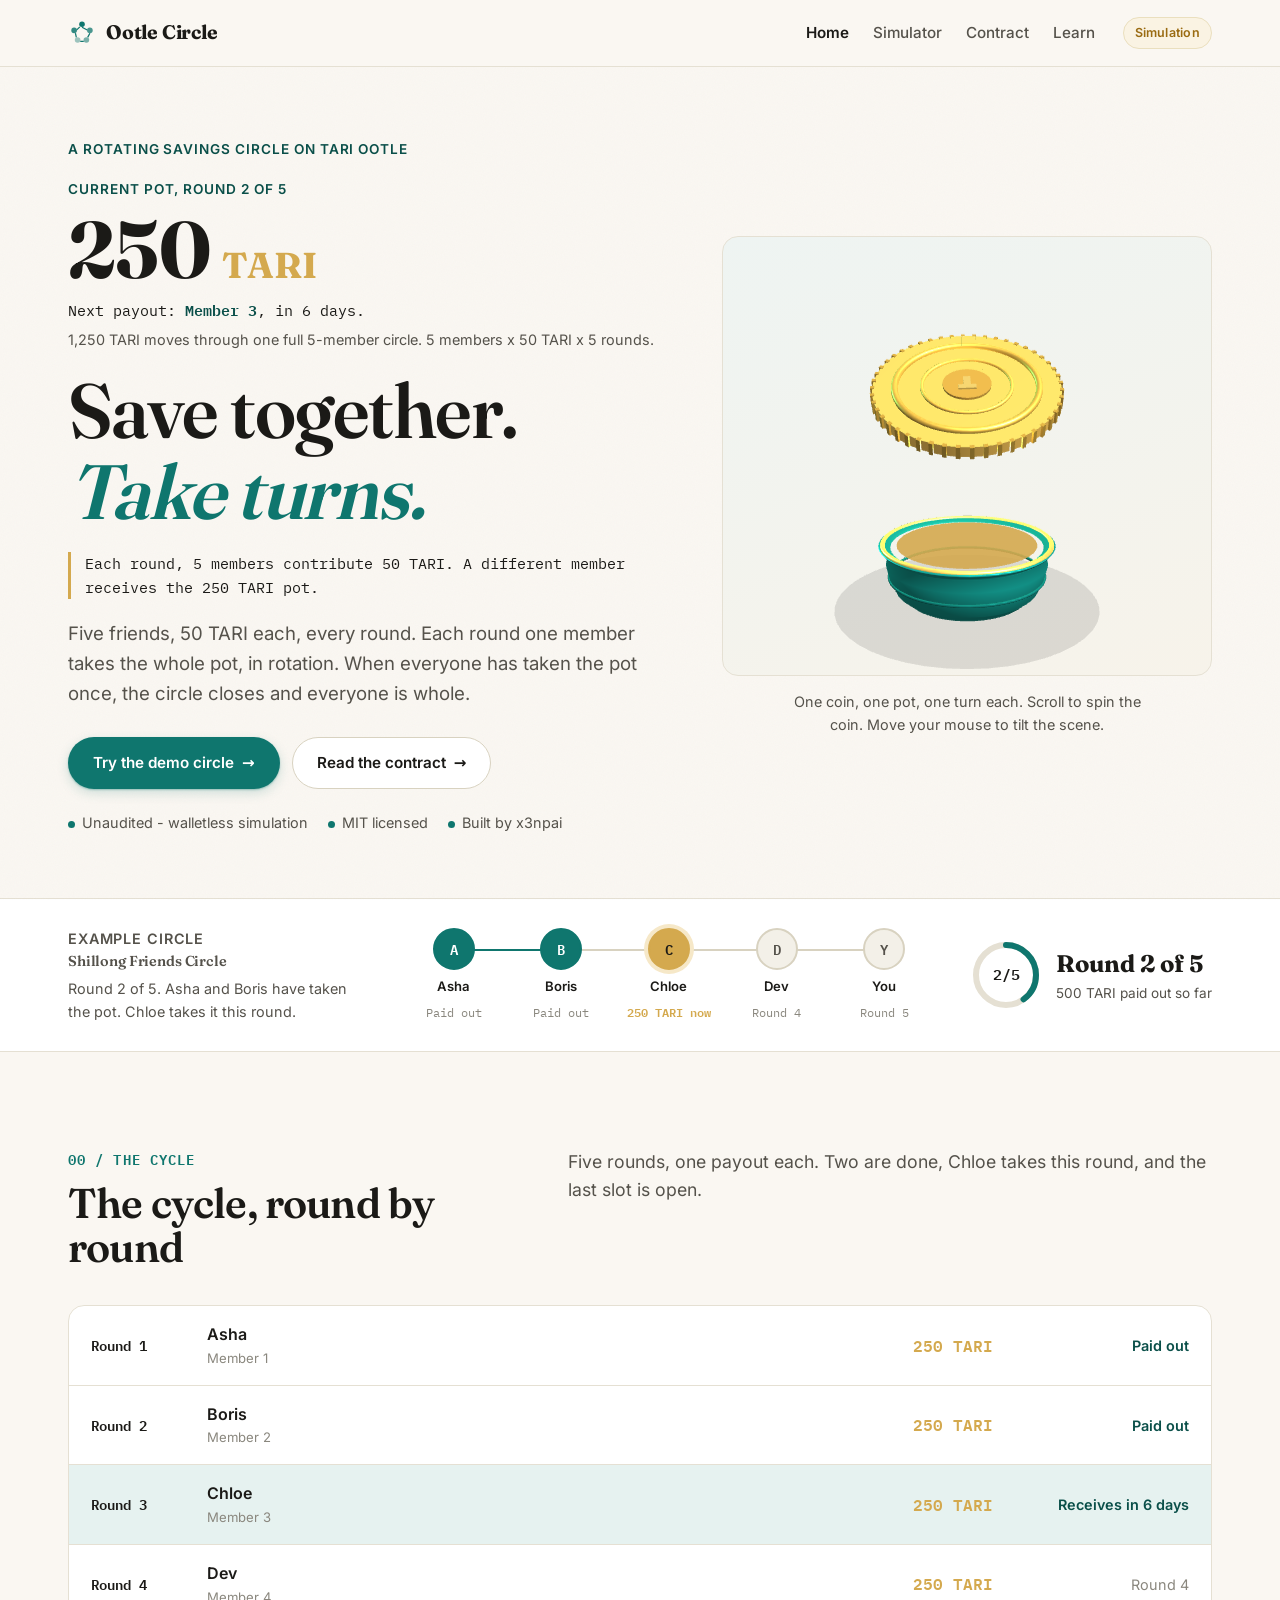
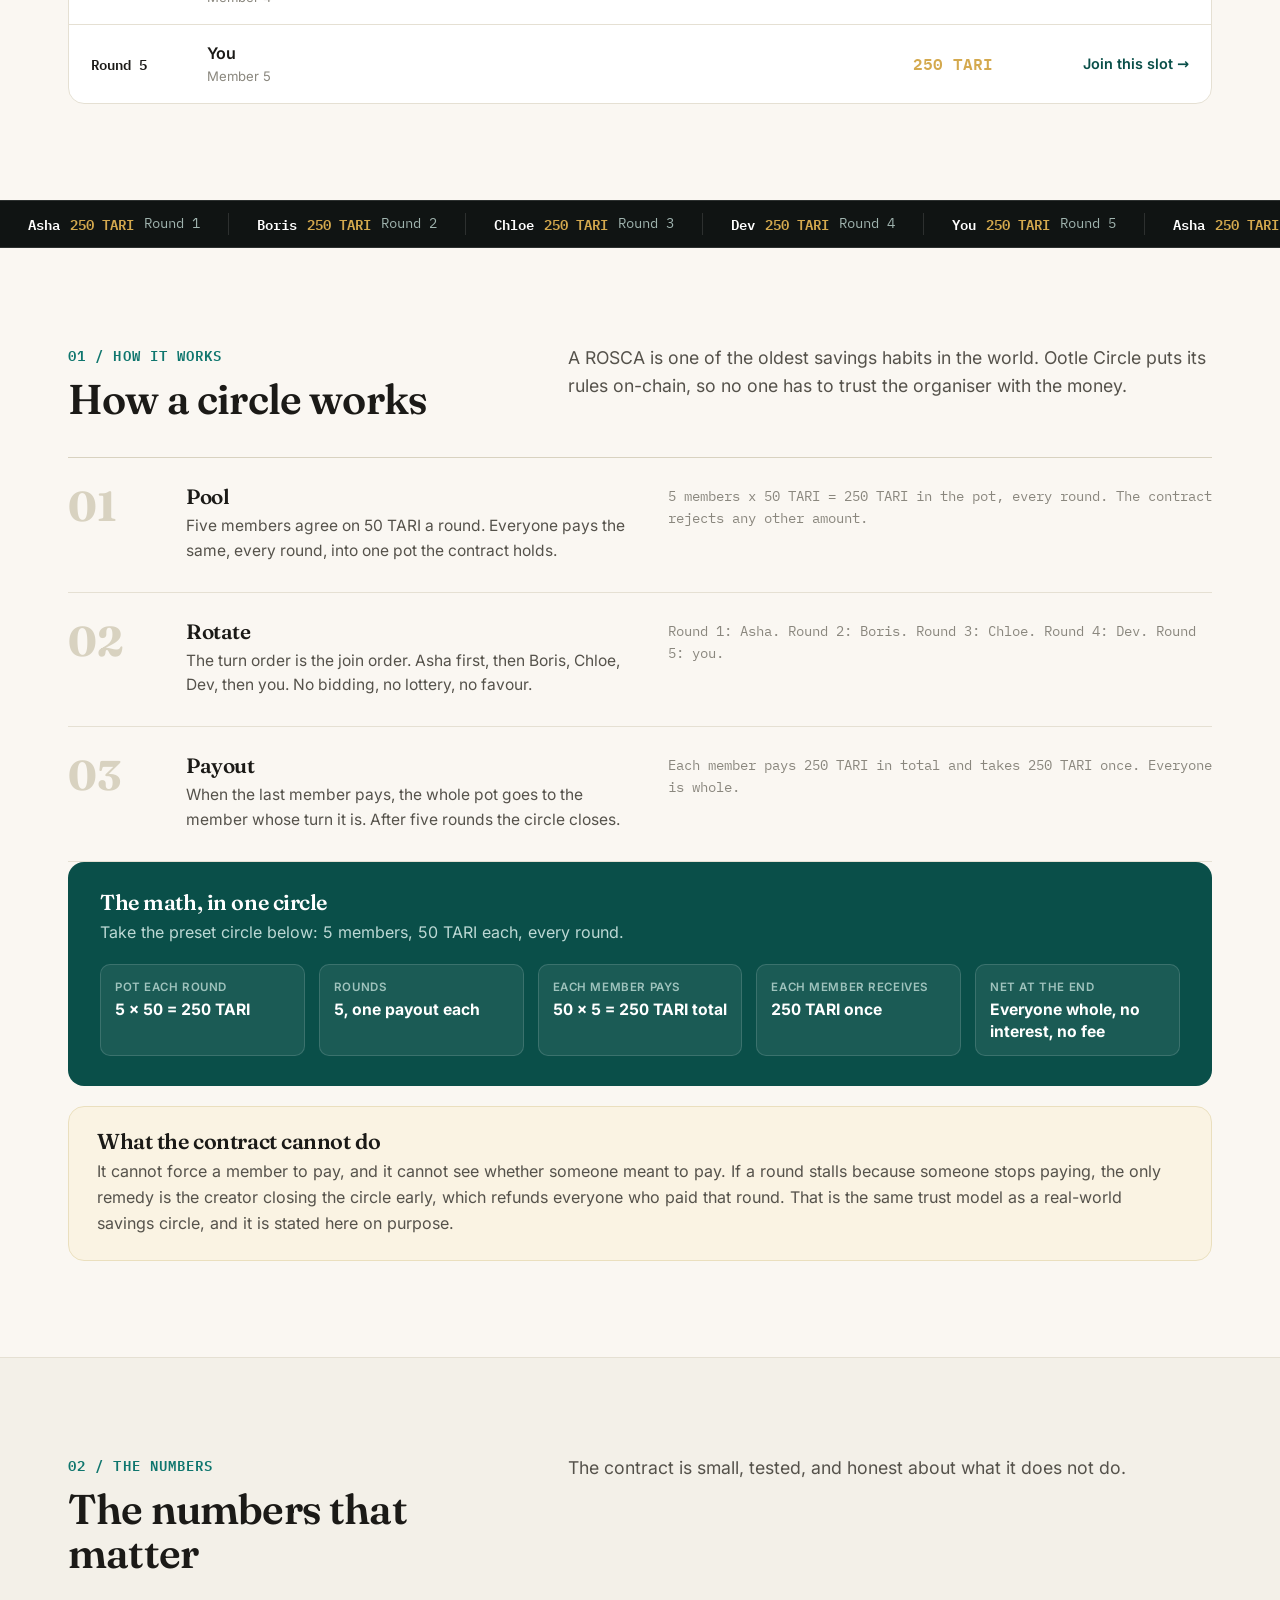
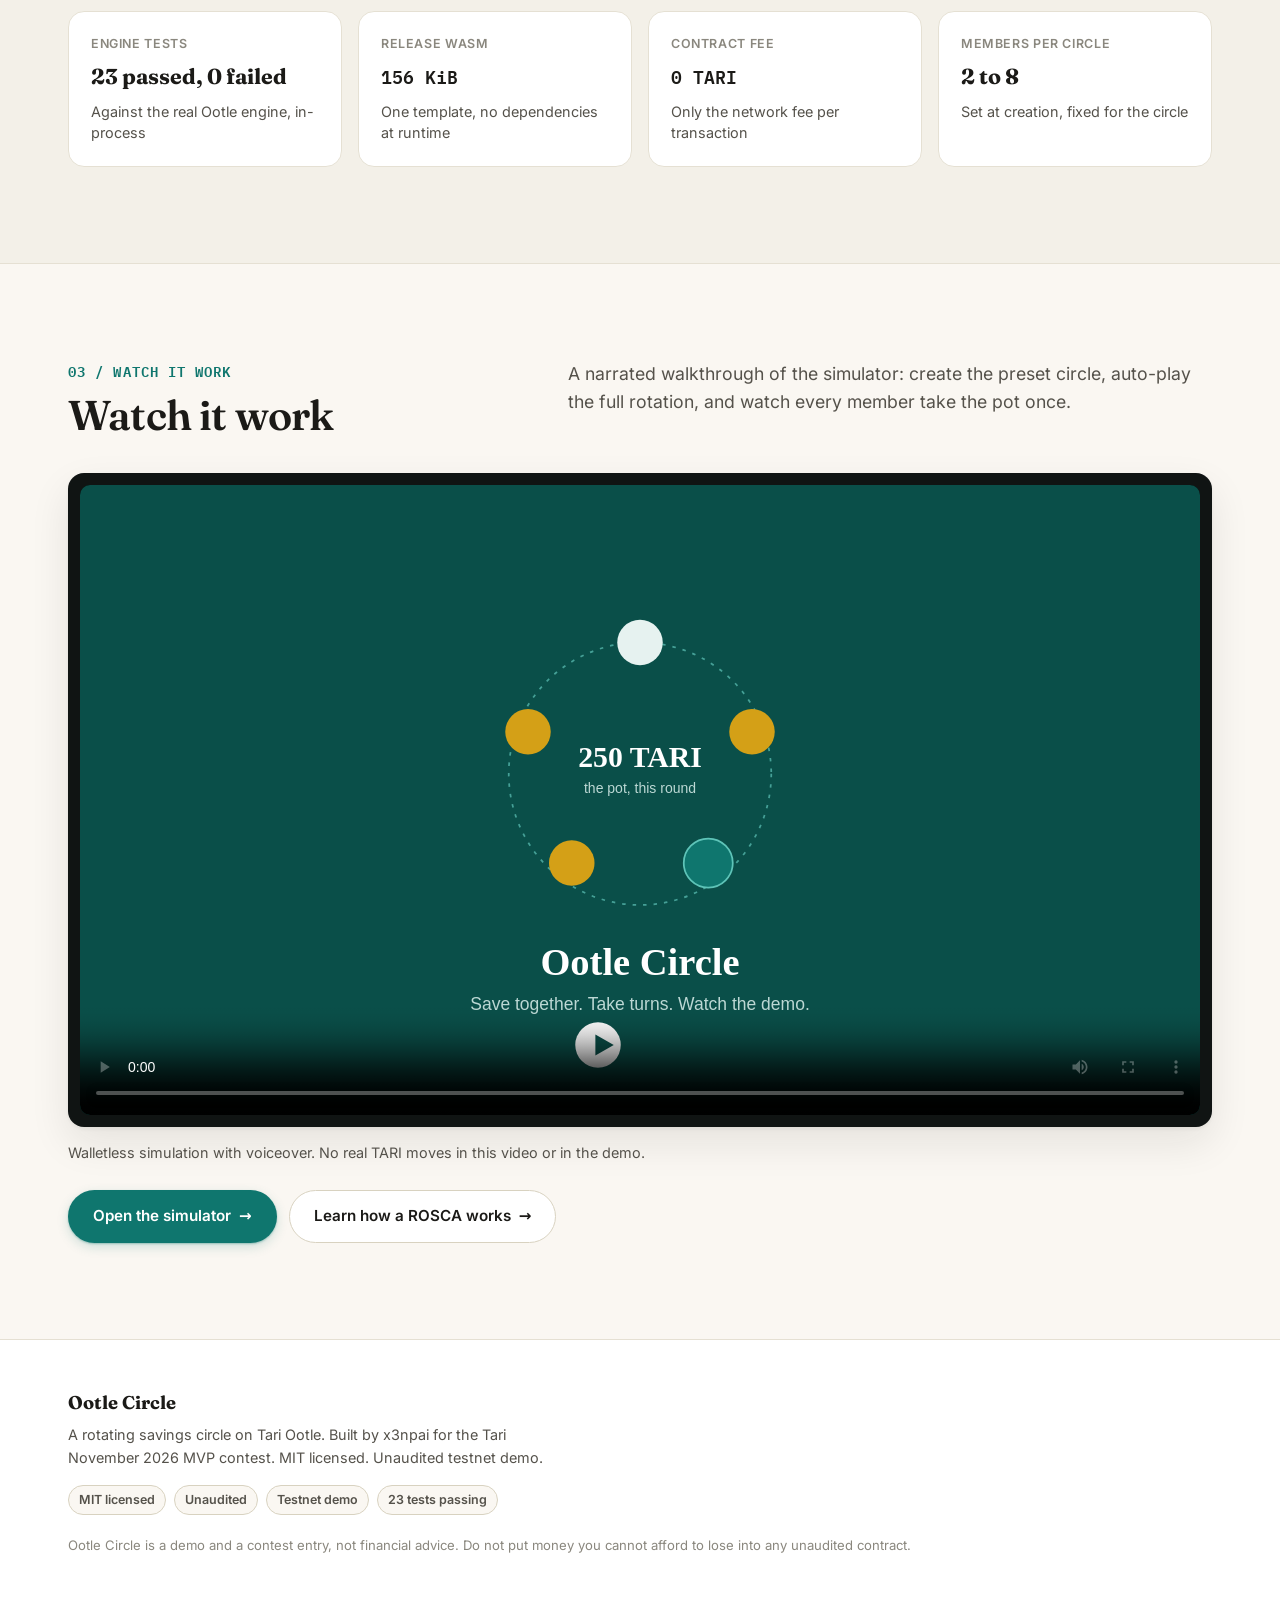
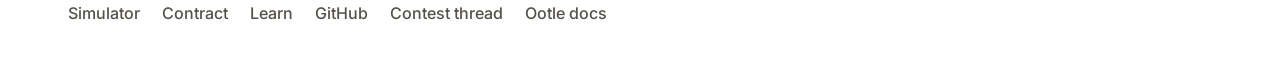
==== commit 4eb5f878: "Council review fixes: label the current pot, rotation explainer, detailed 3D coin and pot, editorial" ====
--- a/web/index.html
+++ b/web/index.html
@@ -38,10 +38,13 @@
       <div class="hero-copy">
         <p class="eyebrow">A rotating savings circle on Tari Ootle</p>
         <div class="hero-number">
-          <div class="num tnum"><span id="count-total">0</span> <span class="unit">TARI</span></div>
-          <p class="cap">moves through one full 5-member circle. 5 members x 50 TARI x 5 rounds. Counted up live.</p>
+          <p class="pot-eyebrow">Current pot, round 2 of 5</p>
+          <div class="num tnum"><span id="count-total">250</span> <span class="unit">TARI</span></div>
+          <p class="next-payout">Next payout: <strong>Member 3</strong>, in 6 days.</p>
+          <p class="cap">1,250 TARI moves through one full 5-member circle. 5 members x 50 TARI x 5 rounds.</p>
         </div>
         <h1>Save together.<br><em>Take turns.</em></h1>
+        <p class="rotation-explainer">Each round, 5 members contribute 50 TARI. A different member receives the 250 TARI pot.</p>
         <p class="lede">Five friends, 50 TARI each, every round. Each round one member takes the whole pot, in rotation. When everyone has taken the pot once, the circle closes and everyone is whole.</p>
         <div class="hero-actions">
           <a class="btn btn-primary" href="simulator.html">Try the demo circle <span class="arrow" aria-hidden="true">&rarr;</span></a>
@@ -82,6 +85,51 @@
           <text x="36" y="41" text-anchor="middle" font-family="IBM Plex Mono, monospace" font-size="15" font-weight="600" fill="#1b1a17">2/5</text>
         </svg>
         <div><div class="ring-num">Round 2 of 5</div><div class="ring-cap">500 TARI paid out so far</div></div>
+      </div>
+    </div>
+  </section>
+
+  <!-- Cycle timeline: who paid, who is current, who is next -->
+  <section class="section cycle-section" aria-label="The cycle, round by round">
+    <div class="wrap">
+      <div class="section-head reveal">
+        <div>
+          <span class="section-num">00 / THE CYCLE</span>
+          <h2>The cycle, round by round</h2>
+        </div>
+        <p class="section-lede">Five rounds, one payout each. Two are done, Chloe takes this round, and the last slot is open.</p>
+      </div>
+      <div class="cycle-timeline reveal" id="cycle-timeline">
+        <div class="cycle-row done">
+          <span class="cycle-round">Round 1</span>
+          <span class="cycle-who">Asha <small>Member 1</small></span>
+          <span class="cycle-amt">250 TARI</span>
+          <span class="cycle-status">Paid out</span>
+        </div>
+        <div class="cycle-row done">
+          <span class="cycle-round">Round 2</span>
+          <span class="cycle-who">Boris <small>Member 2</small></span>
+          <span class="cycle-amt">250 TARI</span>
+          <span class="cycle-status">Paid out</span>
+        </div>
+        <div class="cycle-row current">
+          <span class="cycle-round">Round 3</span>
+          <span class="cycle-who">Chloe <small>Member 3</small></span>
+          <span class="cycle-amt">250 TARI</span>
+          <span class="cycle-status">Receives in 6 days</span>
+        </div>
+        <div class="cycle-row next">
+          <span class="cycle-round">Round 4</span>
+          <span class="cycle-who">Dev <small>Member 4</small></span>
+          <span class="cycle-amt">250 TARI</span>
+          <span class="cycle-status">Round 4</span>
+        </div>
+        <div class="cycle-row next">
+          <span class="cycle-round">Round 5</span>
+          <span class="cycle-who">You <small>Member 5</small></span>
+          <span class="cycle-amt">250 TARI</span>
+          <span class="cycle-status"><a class="cycle-join" href="simulator.html">Join this slot &rarr;</a></span>
+        </div>
       </div>
     </div>
   </section>
--- a/web/styles.css
+++ b/web/styles.css
@@ -152,13 +152,47 @@
 .hero-badges .dot { display: inline-block; width: 7px; height: 7px; border-radius: 50%; background: var(--teal); margin-right: 7px; }
 
 .hero-number { margin: 0 0 20px; }
+.hero-number .pot-eyebrow {
+  font-size: .85rem; font-weight: 600; letter-spacing: .07em; text-transform: uppercase;
+  color: var(--teal-deep); margin: 0 0 8px;
+}
 .hero-number .num {
   font-family: var(--font-display); font-weight: 700;
   font-size: clamp(3.2rem, 7vw, 5rem); line-height: 1; letter-spacing: -0.02em;
   color: var(--ink);
 }
 .hero-number .num .unit { font-size: .45em; color: var(--gold); letter-spacing: 0; }
+.hero-number .next-payout { font-family: var(--font-mono); font-size: .92rem; color: var(--ink); margin: 10px 0 0; }
+.hero-number .next-payout strong { color: var(--teal-deep); }
 .hero-number .cap { font-size: .9rem; color: var(--ink-soft); margin-top: 6px; }
+
+/* Rotation explainer: one line under the headline, mono, gold rule */
+.rotation-explainer {
+  font-family: var(--font-mono); font-size: .95rem; line-height: 1.55;
+  color: var(--ink); margin: 0 0 20px; padding-left: 14px;
+  border-left: 3px solid var(--gold);
+}
+.rotation-explainer .tnum { font-variant-numeric: tabular-nums; }
+
+/* Cycle timeline (home): 5 rounds, who paid, who is current, who is next */
+.cycle-section { padding-top: var(--space-8); padding-bottom: var(--space-8); }
+.cycle-timeline { border: 1px solid var(--line); border-radius: var(--radius); overflow: hidden; background: var(--surface); }
+.cycle-row {
+  display: grid; grid-template-columns: 100px 1fr 140px 180px; gap: 16px; align-items: center;
+  padding: 16px 22px; border-bottom: 1px solid var(--line);
+}
+.cycle-row:last-child { border-bottom: none; }
+.cycle-row .cycle-round { font-family: var(--font-mono); font-weight: 600; font-size: .88rem; }
+.cycle-row .cycle-who { font-weight: 600; }
+.cycle-row .cycle-who small { display: block; font-weight: 400; color: var(--ink-faint); font-size: .82rem; }
+.cycle-row .cycle-amt { font-family: var(--font-mono); font-weight: 600; text-align: right; color: var(--gold); }
+.cycle-row .cycle-status { font-size: .9rem; color: var(--ink-soft); text-align: right; }
+.cycle-row.done .cycle-status { color: var(--teal-deep); font-weight: 600; }
+.cycle-row.current { background: #e6f2f0; }
+.cycle-row.current .cycle-status { color: var(--teal-deep); font-weight: 600; }
+.cycle-row.next .cycle-status { color: var(--ink-faint); }
+.cycle-join { color: var(--teal-deep); font-weight: 600; text-decoration: none; }
+.cycle-join:hover { text-decoration: underline; }
 
 .hero-visual { text-align: center; }
 .hero-3d { width: 100%; height: 440px; border-radius: var(--radius); background: linear-gradient(160deg, #eef4f2, #f7f3ea); border: 1px solid var(--line); overflow: hidden; }
@@ -298,20 +332,30 @@
 
 /* Simulator */
 .sim-empty { background: var(--surface); border: 1px solid var(--line); border-radius: var(--radius); box-shadow: var(--shadow); padding: 30px; }
+/* Simulator form: editorial treatment (mono labels, mono numerals, hairline head) */
 .create-form { display: grid; grid-template-columns: repeat(3, 1fr); gap: 18px 20px; }
-.field label { display: block; font-size: .85rem; font-weight: 600; margin-bottom: 7px; }
+.form-head { grid-column: 1 / -1; border-bottom: 1px solid var(--line); padding-bottom: 14px; }
+.form-head .card-label { margin-bottom: 2px; }
+.form-head-note { margin: 0; font-size: .9rem; color: var(--ink-soft); }
+.field label {
+  display: block; font-family: var(--font-mono); font-size: .78rem; font-weight: 600;
+  letter-spacing: .06em; text-transform: uppercase; color: var(--ink-faint); margin-bottom: 7px;
+}
 .field input {
   width: 100%; font: inherit; padding: 11px 13px;
   border: 1px solid var(--line-strong); border-radius: var(--radius-sm);
   background: var(--paper); color: var(--ink);
 }
+.field input[type="number"] { font-family: var(--font-mono); font-variant-numeric: tabular-nums; }
+.field input[type="text"] { font-family: var(--font-display); font-weight: 600; font-size: 1.05rem; }
 .field input:focus { outline: 2px solid var(--teal); outline-offset: 1px; border-color: var(--teal); }
 .form-actions { grid-column: 1 / -1; display: flex; gap: 12px; flex-wrap: wrap; }
 .form-note { grid-column: 1 / -1; margin: 0; font-size: .9rem; color: var(--ink-soft); }
 
 .sim-live { background: var(--surface); border: 1px solid var(--line); border-radius: var(--radius); box-shadow: var(--shadow); padding: 30px; }
 .sim-grid { display: grid; grid-template-columns: 1.5fr 1fr; gap: 30px; }
-.sim-head { display: flex; justify-content: space-between; align-items: flex-start; gap: 12px; margin-bottom: 18px; }
+.sim-grid > * { min-width: 0; }
+.sim-head { display: flex; justify-content: space-between; align-items: flex-start; gap: 12px; margin-bottom: 18px; flex-wrap: wrap; }
 .sim-head h3 { margin: 0; font-size: 1.5rem; }
 .sim-stats { display: grid; grid-template-columns: repeat(3, 1fr); gap: 12px; margin: 0 0 18px; }
 .sim-stats div { background: var(--paper); border: 1px solid var(--line); border-radius: var(--radius-sm); padding: 11px 12px; min-width: 0; }
@@ -585,6 +629,8 @@
   .summary-card dl { grid-template-columns: 1fr 1fr; }
   .timeline-row { grid-template-columns: 80px 1fr 110px; }
   .timeline-row .bal { display: none; }
+  .cycle-row { grid-template-columns: 80px 1fr 130px; }
+  .cycle-row .cycle-amt { display: none; }
   .learn-layout { grid-template-columns: 1fr; }
   .progress-rail { position: static; }
   .progress-rail ol { display: flex; gap: 16px; overflow-x: auto; }
@@ -610,6 +656,8 @@
   .editorial-item { grid-template-columns: 1fr; gap: 8px; }
   .editorial-item .detail { grid-column: 1; }
   .timeline-row { grid-template-columns: 70px 1fr 100px; padding: 12px 14px; }
+  .cycle-row { grid-template-columns: 70px 1fr 110px; padding: 13px 14px; }
+  .cycle-row .cycle-status { font-size: .82rem; }
   h2 { font-size: 1.7rem; }
   .section { padding: 60px 0; }
   .hero-3d { height: 300px; }
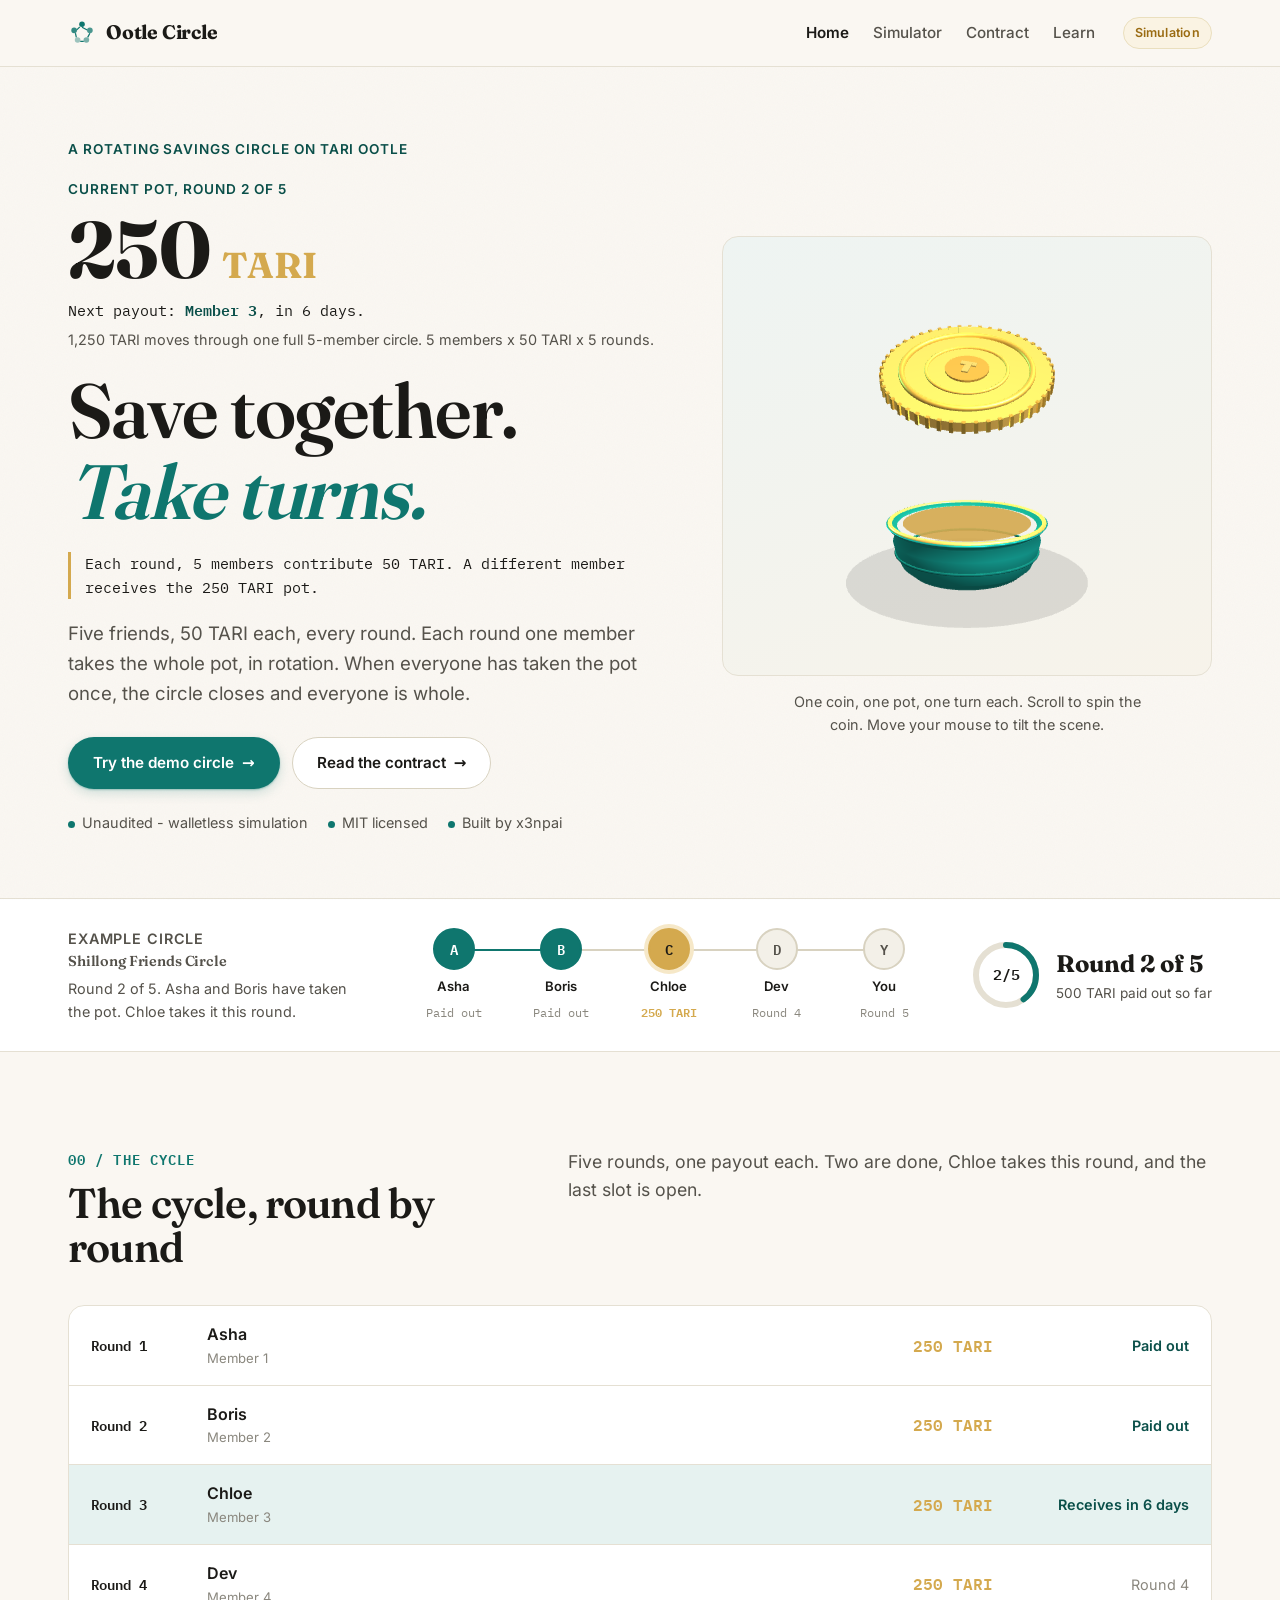
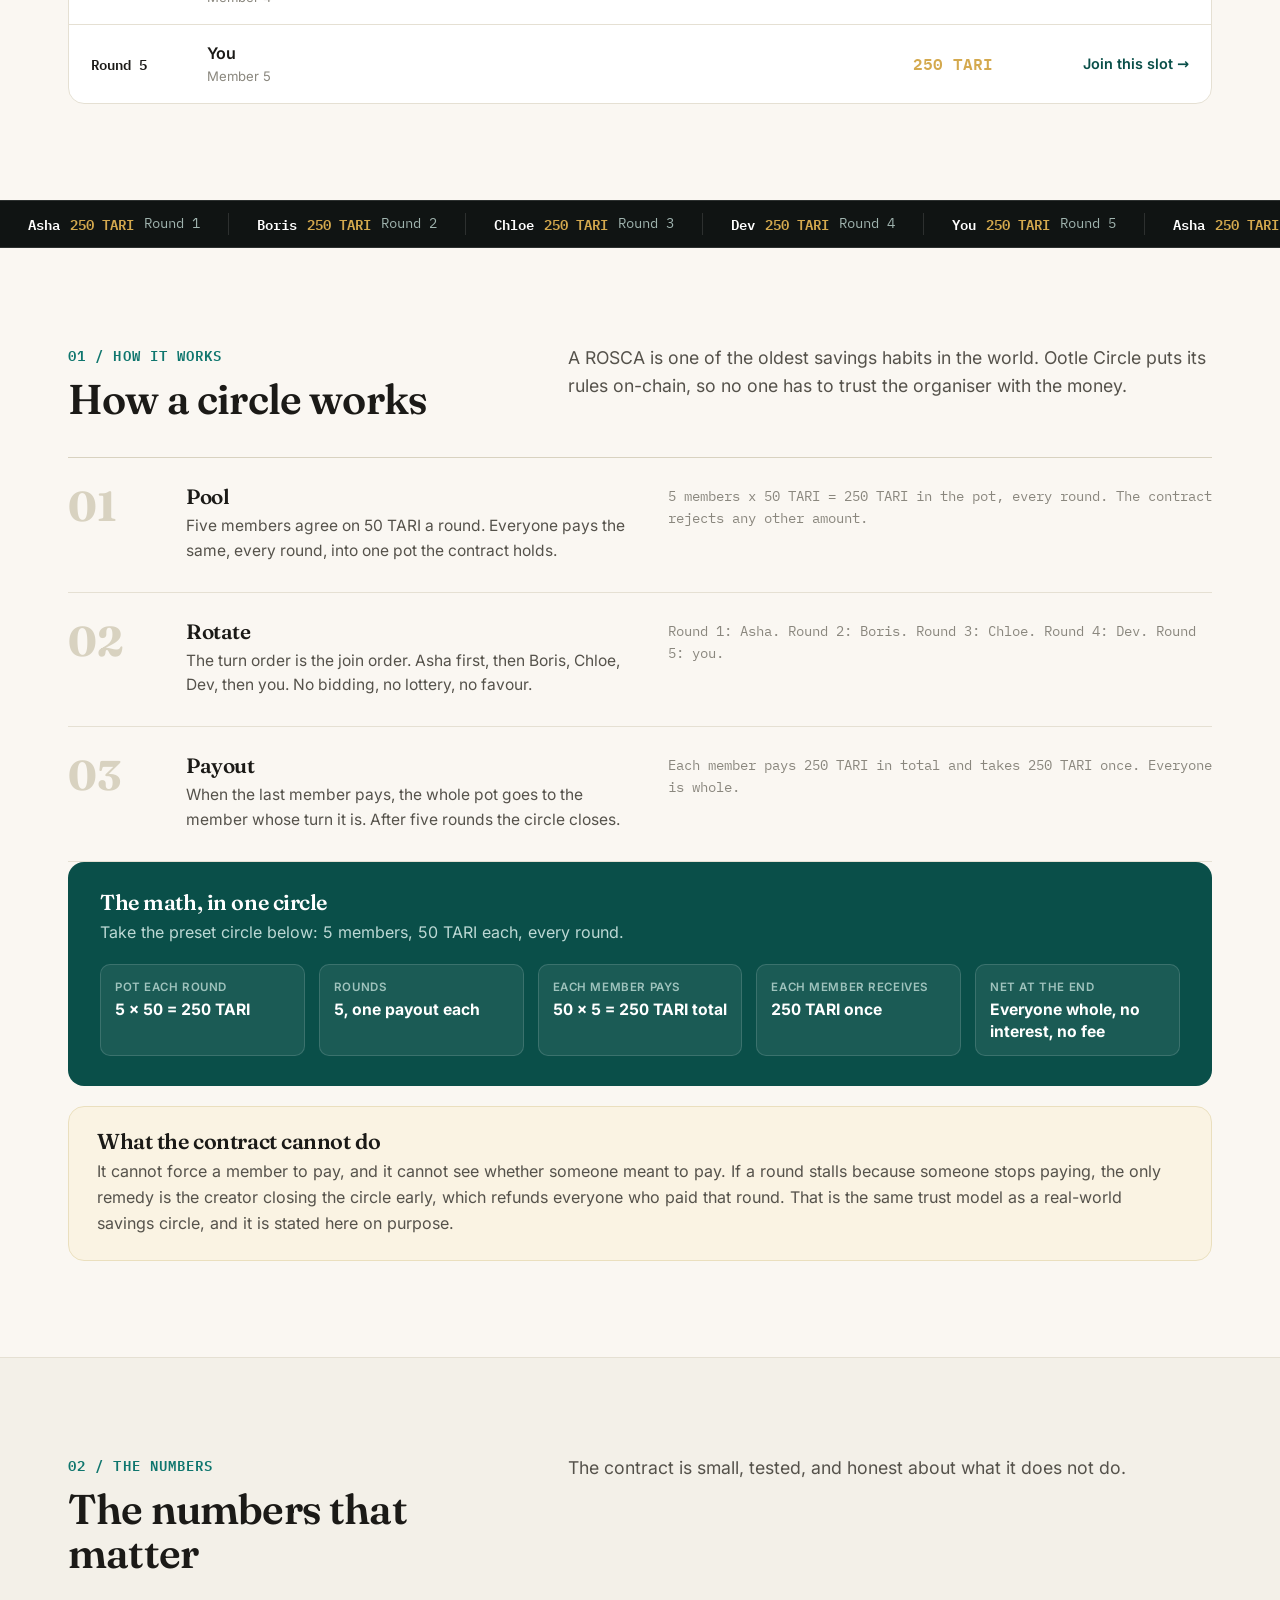
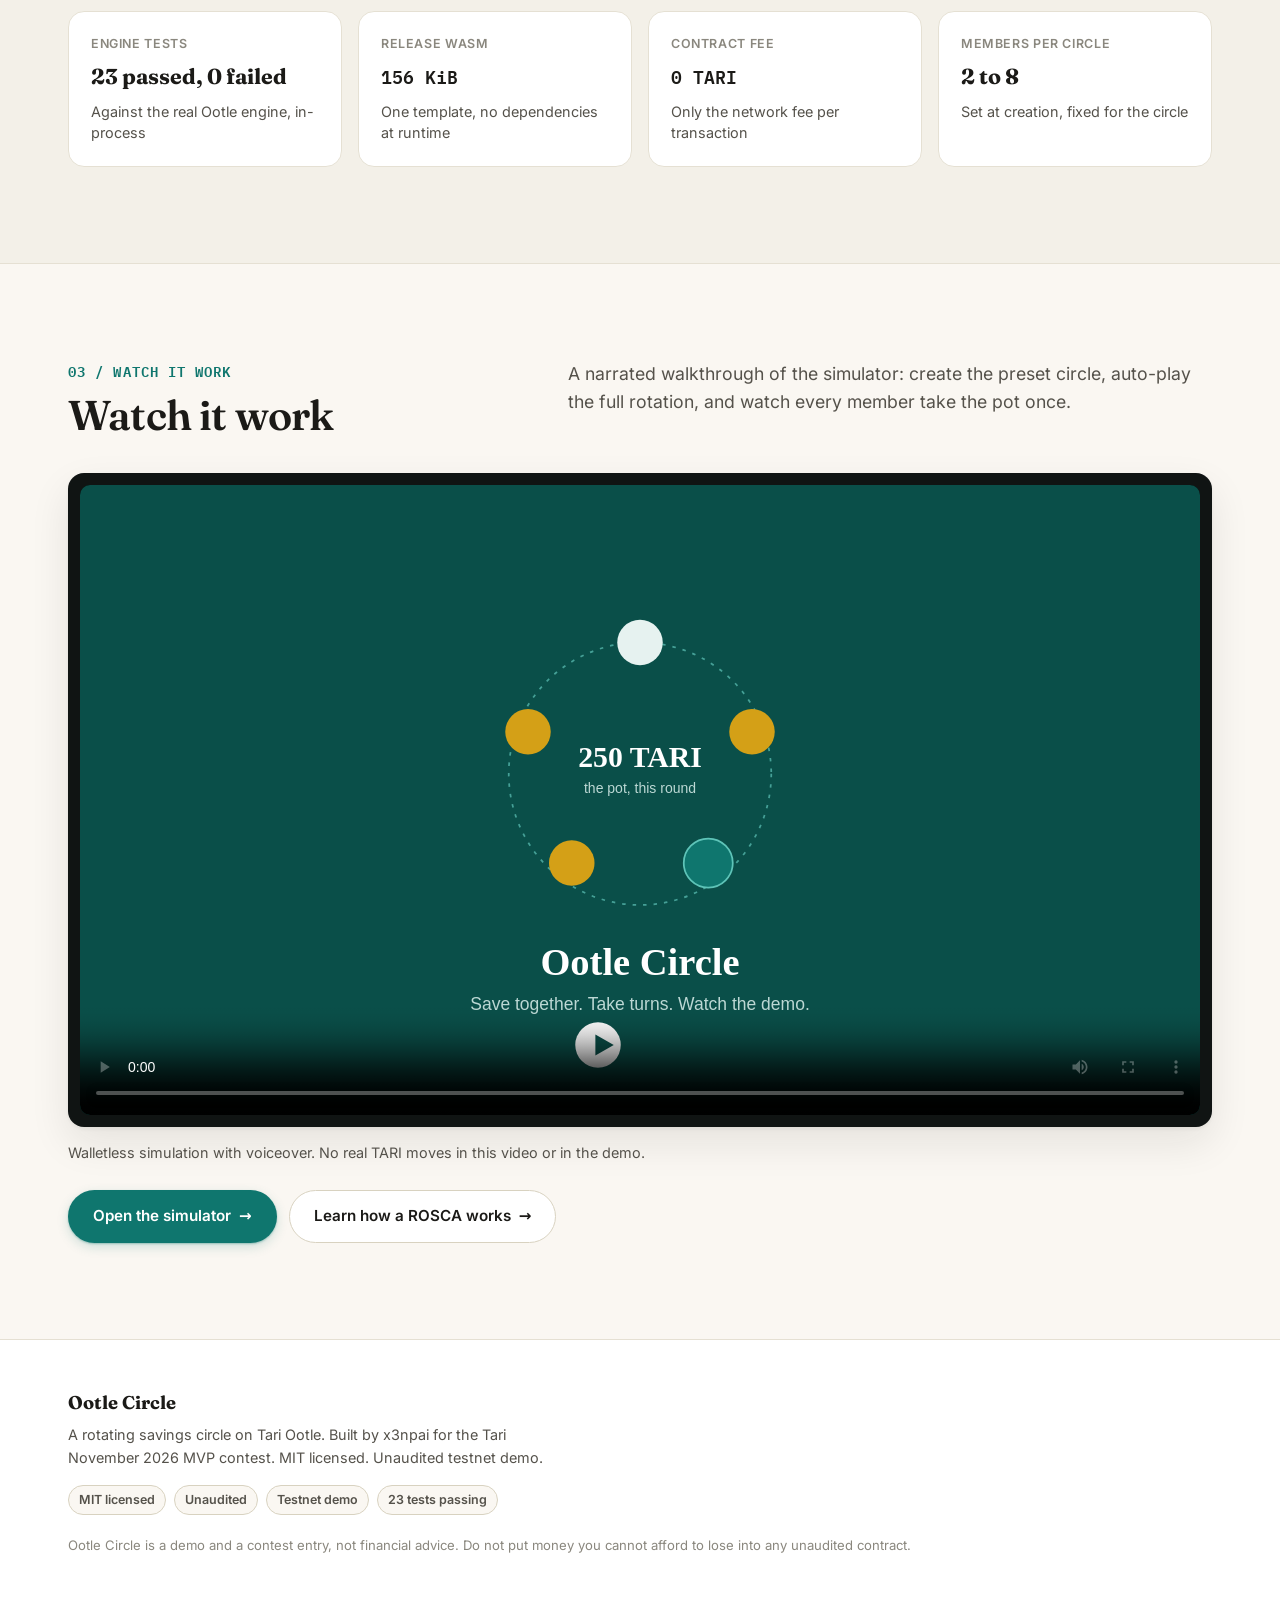
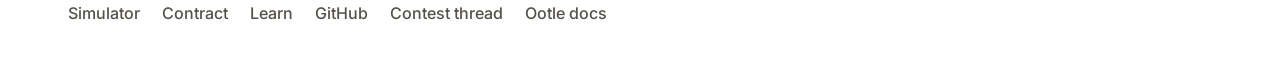
==== commit d235637d: "Kira fix: member strip clipped on mobile, dead 3D hero Mobile faults found from a real phone screens" ====
--- a/web/index.html
+++ b/web/index.html
@@ -57,8 +57,8 @@
         </ul>
       </div>
       <div class="hero-visual">
-        <div id="hero-3d" class="hero-3d" aria-label="3D view: a gold coin and the pot it pays into. Scroll to spin the coin."></div>
-        <p class="hero-visual-caption">One coin, one pot, one turn each. Scroll to spin the coin. Move your mouse to tilt the scene.</p>
+        <div id="hero-3d" class="hero-3d" aria-label="3D view: a gold coin spinning above the pot it pays into. The coin spins on its own; drag to spin it."></div>
+        <p class="hero-visual-caption"><span class="cap-mouse">One coin, one pot, one turn each. Scroll to spin the coin. Move your mouse to tilt the scene.</span><span class="cap-touch">One coin, one pot, one turn each. It spins on its own. Drag it to spin it faster.</span></p>
       </div>
     </div>
   </section>
@@ -74,7 +74,7 @@
       <div class="member-slots">
         <div class="member-slot done"><span class="avatar">A</span><span class="who">Asha</span><span class="amt">Paid out</span></div>
         <div class="member-slot done"><span class="avatar">B</span><span class="who">Boris</span><span class="amt">Paid out</span></div>
-        <div class="member-slot current"><span class="avatar">C</span><span class="who">Chloe</span><span class="amt">250 TARI now</span></div>
+        <div class="member-slot current"><span class="avatar">C</span><span class="who">Chloe</span><span class="amt">250 TARI</span></div>
         <div class="member-slot"><span class="avatar">D</span><span class="who">Dev</span><span class="amt">Round 4</span></div>
         <div class="member-slot"><span class="avatar">Y</span><span class="who">You</span><span class="amt">Round 5</span></div>
       </div>
--- a/web/styles.css
+++ b/web/styles.css
@@ -195,9 +195,17 @@
 .cycle-join:hover { text-decoration: underline; }
 
 .hero-visual { text-align: center; }
-.hero-3d { width: 100%; height: 440px; border-radius: var(--radius); background: linear-gradient(160deg, #eef4f2, #f7f3ea); border: 1px solid var(--line); overflow: hidden; }
+.hero-3d { width: 100%; height: 440px; border-radius: var(--radius); background: linear-gradient(160deg, #eef4f2, #f7f3ea); border: 1px solid var(--line); overflow: hidden; touch-action: pan-y; cursor: grab; }
+.hero-3d:active { cursor: grabbing; }
 .hero-3d canvas { width: 100% !important; height: 100% !important; display: block; }
 .hero-visual-caption { font-size: .9rem; color: var(--ink-soft); margin: 14px auto 0; max-width: 360px; }
+/* Caption swaps per device: touch users get drag instructions, mouse users
+   get scroll and tilt instructions. Phones have no mouse. */
+.cap-touch { display: none; }
+@media (hover: none), (pointer: coarse) {
+  .cap-touch { display: inline; }
+  .cap-mouse { display: none; }
+}
 
 /* Circle strip: member slots on a connecting line */
 .circle-strip {
@@ -638,6 +646,14 @@
   .progress-rail li::before { display: none; }
   .template-card .tc-stats { margin-left: 0; }
   .hero-3d { height: 360px; }
+  /* Kira fix: the member strip must never clip. Below 900px the label takes
+     its own row and the five slots share the full width as a grid, so every
+     member and every amount is fully visible with no hidden scroll. */
+  .circle-strip-inner { gap: 20px; }
+  .circle-strip-label { flex: 1 1 100%; }
+  .circle-strip-label p { max-width: none; }
+  .member-slots { flex: 1 1 100%; min-width: 0; overflow: visible; display: grid; grid-template-columns: repeat(5, 1fr); }
+  .member-slot { min-width: 0; }
 }
 @media (max-width: 600px) {
   .wrap { padding: 0 20px; }
@@ -661,9 +677,7 @@
   h2 { font-size: 1.7rem; }
   .section { padding: 60px 0; }
   .hero-3d { height: 300px; }
-  .member-slots { min-width: 0; overflow-x: auto; scrollbar-width: none; padding-bottom: 4px; }
-  .member-slots::-webkit-scrollbar { display: none; }
-  .member-slot { flex: 0 0 68px; }
+  .member-slot .amt { font-size: .72rem; }
   .progress-rail { min-width: 0; overflow-x: auto; }
   .progress-rail ol { width: max-content; max-width: none; }
 }
